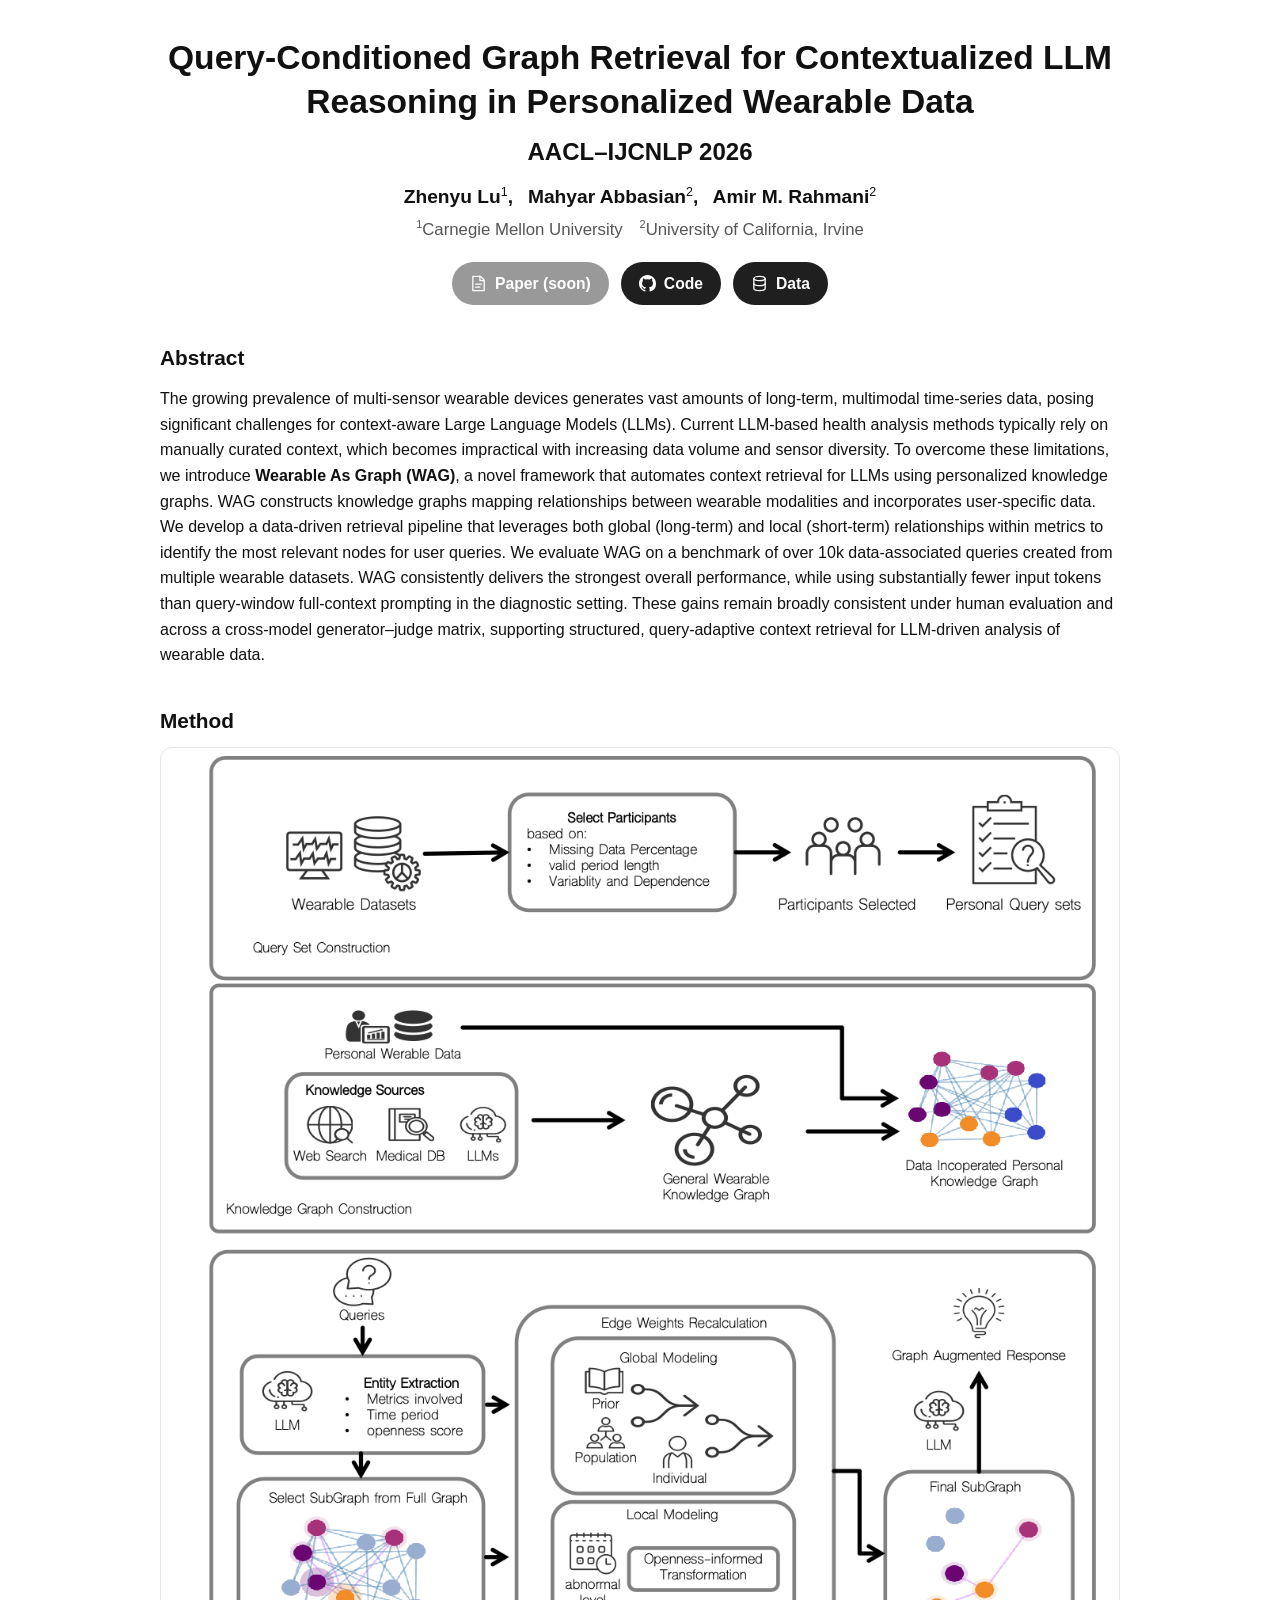
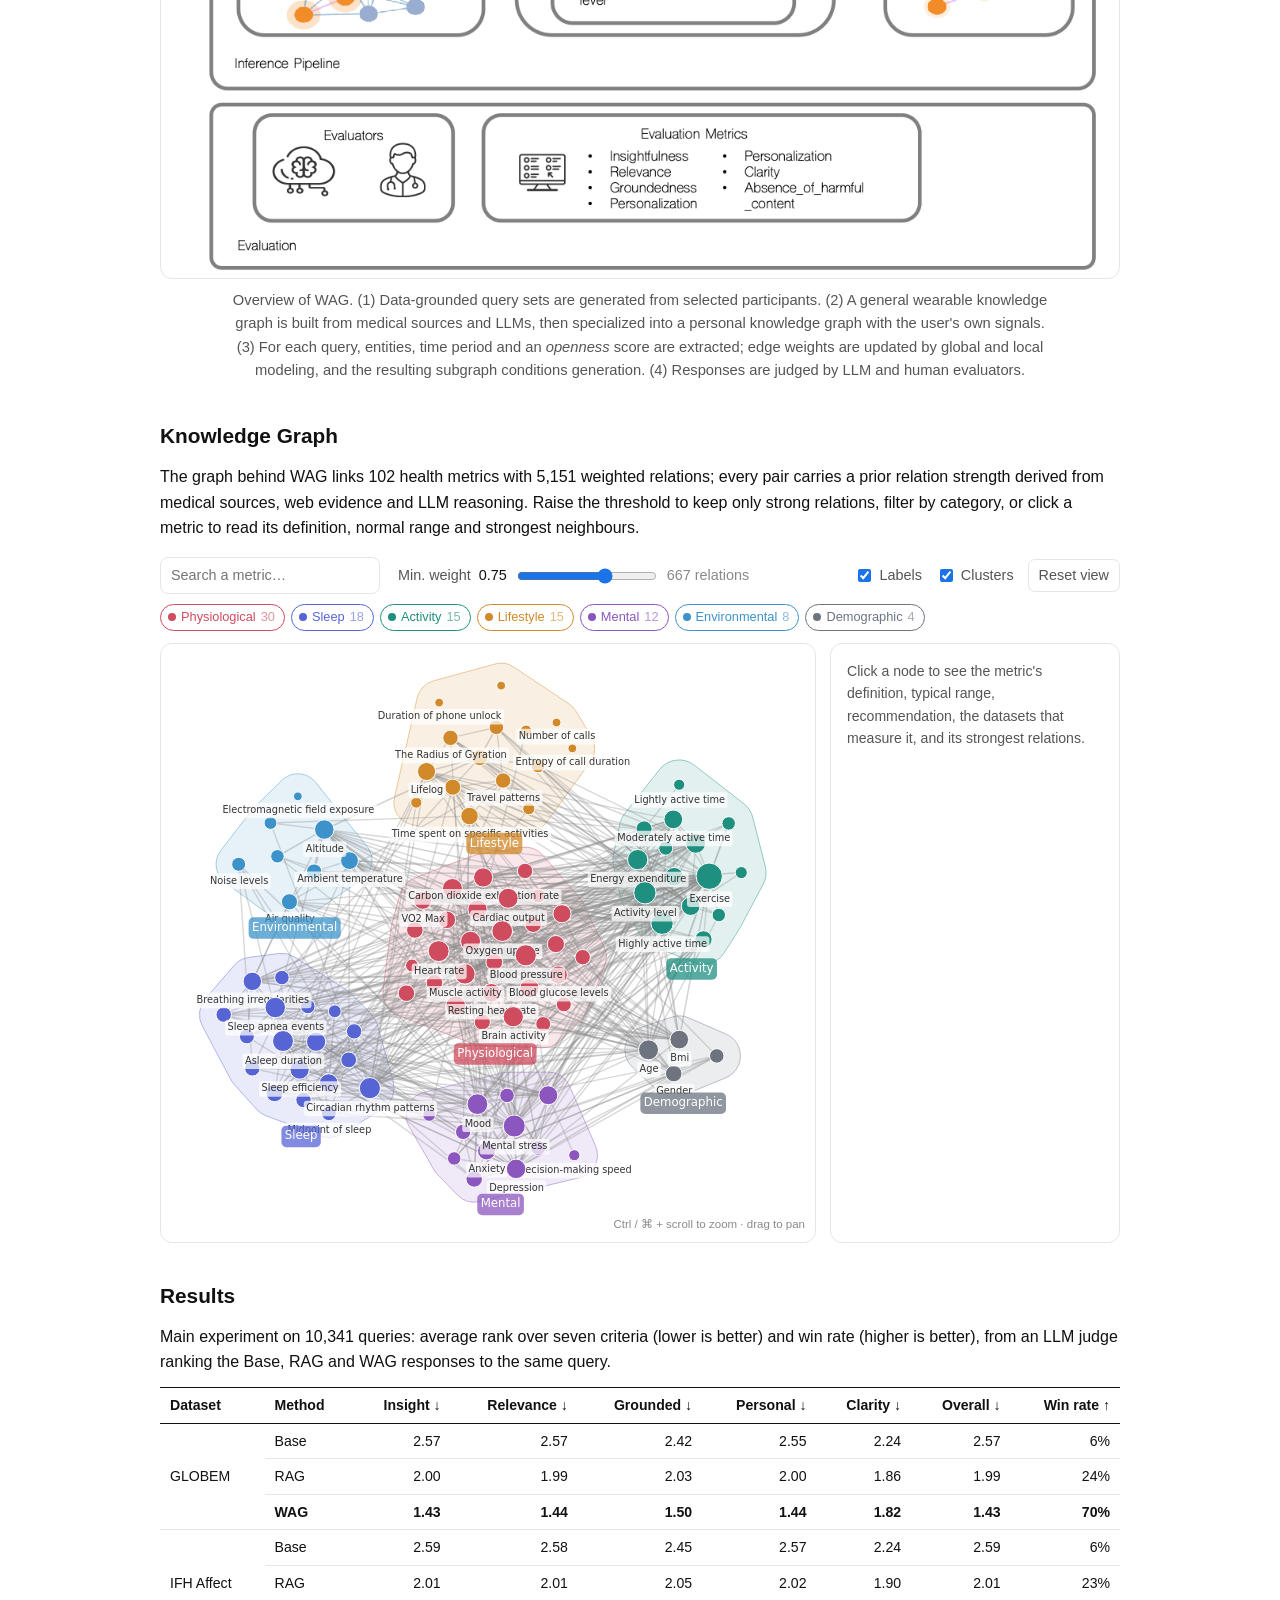
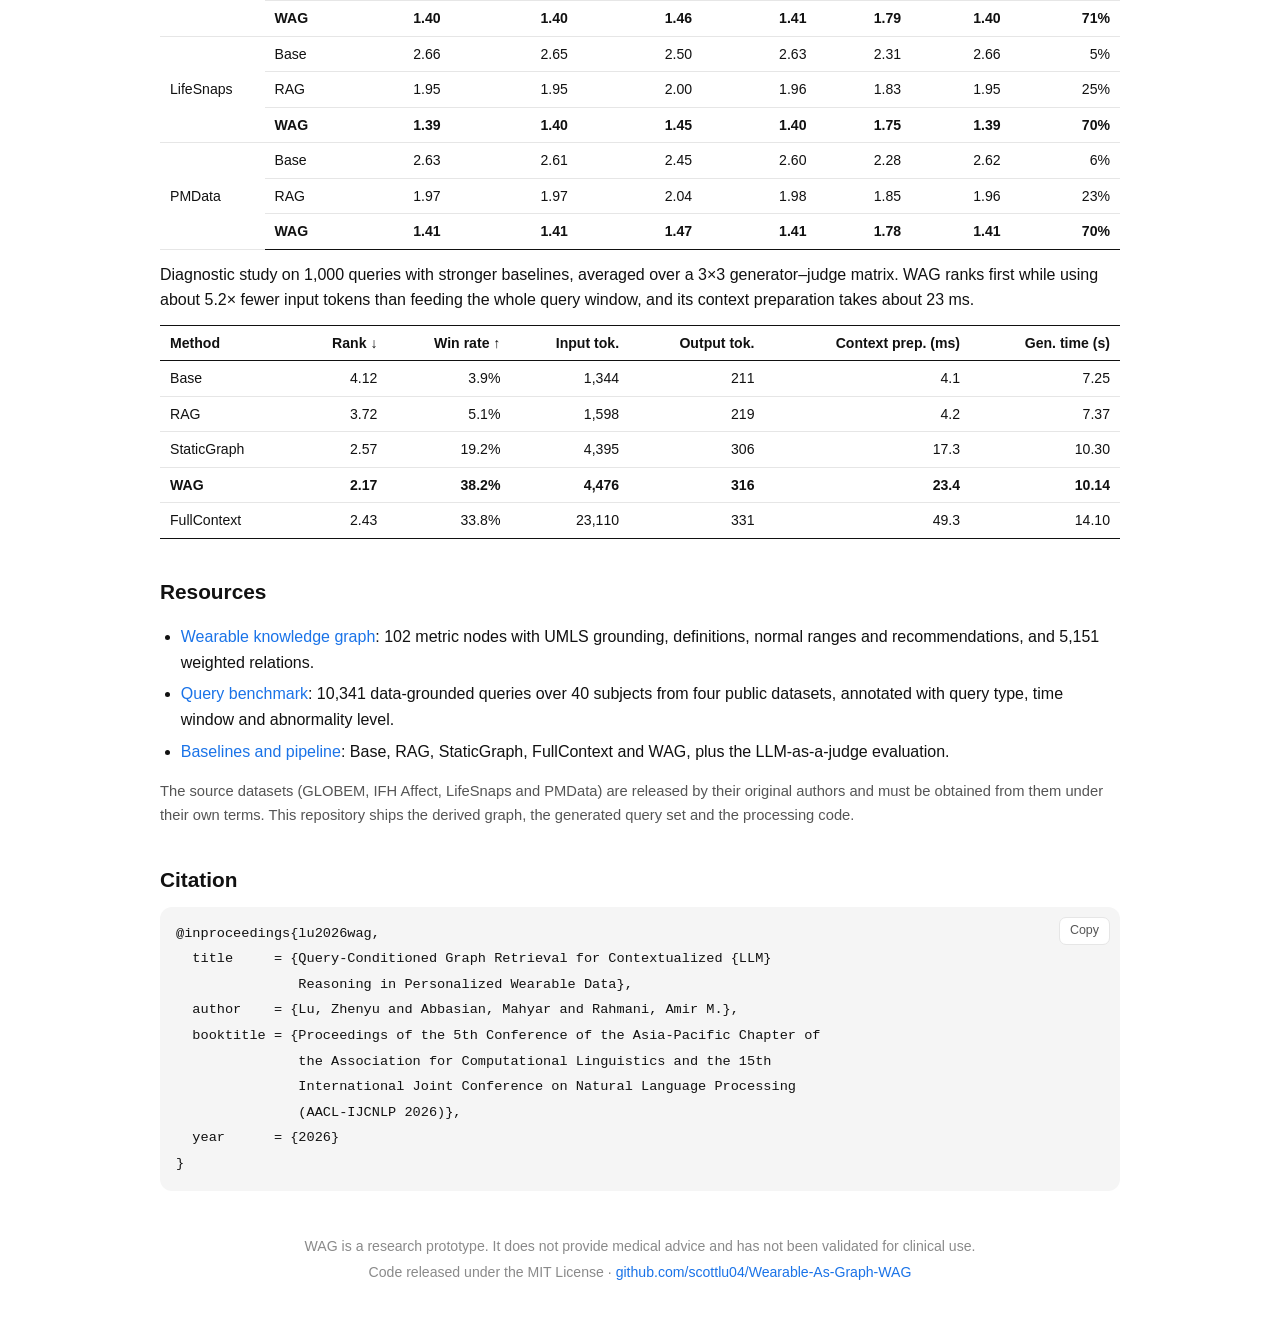
==== docs/index.html @ aeba7fcf "Restyle the project page as a plain single-column paper page Centered title, venue and authors with " ====
<!DOCTYPE html>
<html lang="en">
<head>
<meta charset="utf-8">
<meta name="viewport" content="width=device-width, initial-scale=1">
<title>WAG: Query-Conditioned Graph Retrieval for Contextualized LLM Reasoning in Personalized Wearable Data</title>
<meta name="description" content="WAG (Wearable As Graph) builds a personalized wearable knowledge graph and retrieves a query-conditioned subgraph as context for LLM reasoning over longitudinal health data. AACL-IJCNLP 2026.">
<meta property="og:title" content="WAG — Wearable As Graph">
<meta property="og:description" content="Query-Conditioned Graph Retrieval for Contextualized LLM Reasoning in Personalized Wearable Data. AACL-IJCNLP 2026.">
<meta property="og:type" content="website">
<meta property="og:image" content="assets/framework.png">
<link rel="icon" href="data:image/svg+xml,<svg xmlns='http://www.w3.org/2000/svg' viewBox='0 0 32 32'><circle cx='8' cy='9' r='4' fill='%23d1495b'/><circle cx='24' cy='13' r='3' fill='%232a9d8f'/><circle cx='14' cy='24' r='3.5' fill='%235b6cd8'/><g stroke='%23888' stroke-width='1.5'><line x1='8' y1='9' x2='24' y2='13'/><line x1='8' y1='9' x2='14' y2='24'/><line x1='24' y1='13' x2='14' y2='24'/></g></svg>">
<link rel="stylesheet" href="style.css">
</head>
<body>
<div class="container">

<header class="hero">
  <h1>Query-Conditioned Graph Retrieval for Contextualized LLM Reasoning in Personalized Wearable Data</h1>
  <p class="venue">AACL&ndash;IJCNLP 2026</p>
  <p class="authors">
    <a href="https://github.com/scottlu04">Zhenyu Lu</a><sup>1</sup>,&ensp;
    <span>Mahyar Abbasian</span><sup>2</sup>,&ensp;
    <span>Amir M. Rahmani</span><sup>2</sup>
  </p>
  <p class="affil"><sup>1</sup>Carnegie Mellon University&emsp;<sup>2</sup>University of California, Irvine</p>

  <nav class="linkrow" aria-label="Project links">
    <!-- Turn this span into <a class="pill" href="…"> once the arXiv / ACL Anthology link exists. -->
    <span class="pill disabled" title="Link coming soon">
      <svg viewBox="0 0 24 24" aria-hidden="true"><path d="M6 2h9l5 5v15H4V2z"/><path d="M14 2v6h6M8 13h8M8 17h6"/></svg>
      Paper (soon)
    </span>
    <a class="pill" href="https://github.com/scottlu04/Wearable-As-Graph-WAG">
      <svg viewBox="0 0 16 16" aria-hidden="true" class="solid"><path d="M8 0C3.58 0 0 3.58 0 8c0 3.54 2.29 6.53 5.47 7.59.4.07.55-.17.55-.38v-1.34c-2.23.48-2.7-1.07-2.7-1.07-.36-.92-.89-1.17-.89-1.17-.73-.5.06-.49.06-.49.8.06 1.23.83 1.23.83.72 1.22 1.87.87 2.33.66.07-.52.28-.87.51-1.07-1.78-.2-3.64-.89-3.64-3.95 0-.87.31-1.59.82-2.15-.08-.2-.36-1.02.08-2.12 0 0 .67-.21 2.2.82a7.6 7.6 0 0 1 4 0c1.53-1.04 2.2-.82 2.2-.82.44 1.1.16 1.92.08 2.12.51.56.82 1.27.82 2.15 0 3.07-1.87 3.75-3.65 3.95.29.25.54.73.54 1.48v2.2c0 .21.15.46.55.38A8 8 0 0 0 16 8c0-4.42-3.58-8-8-8Z"/></svg>
      Code
    </a>
    <a class="pill" href="https://github.com/scottlu04/Wearable-As-Graph-WAG/tree/main/resources">
      <svg viewBox="0 0 24 24" aria-hidden="true"><ellipse cx="12" cy="5" rx="8" ry="3"/><path d="M4 5v14c0 1.7 3.6 3 8 3s8-1.3 8-3V5"/><path d="M4 12c0 1.7 3.6 3 8 3s8-1.3 8-3"/></svg>
      Data
    </a>
  </nav>
</header>

<section>
  <h2>Abstract</h2>
  <p>
    The growing prevalence of multi-sensor wearable devices generates vast amounts of long-term,
    multimodal time-series data, posing significant challenges for context-aware Large Language
    Models (LLMs). Current LLM-based health analysis methods typically rely on manually curated
    context, which becomes impractical with increasing data volume and sensor diversity. To
    overcome these limitations, we introduce <b>Wearable As Graph (WAG)</b>, a novel
    framework that automates context retrieval for LLMs using personalized knowledge graphs. WAG
    constructs knowledge graphs mapping relationships between wearable modalities and incorporates
    user-specific data. We develop a data-driven retrieval pipeline that leverages both global
    (long-term) and local (short-term) relationships within metrics to identify the most relevant
    nodes for user queries. We evaluate WAG on a benchmark of over 10k data-associated queries
    created from multiple wearable datasets. WAG consistently delivers the strongest overall
    performance, while using substantially fewer input tokens than query-window full-context
    prompting in the diagnostic setting. These gains remain broadly consistent under human
    evaluation and across a cross-model generator&ndash;judge matrix, supporting structured,
    query-adaptive context retrieval for LLM-driven analysis of wearable data.
  </p>
</section>

<section>
  <h2>Method</h2>
  <img class="figure" src="assets/framework.png" alt="Overview of the WAG framework: query set construction, knowledge graph construction, query-conditioned retrieval and augmented generation, and evaluation.">
  <p class="caption">
    Overview of WAG. (1) Data-grounded query sets are generated from selected participants.
    (2) A general wearable knowledge graph is built from medical sources and LLMs, then specialized
    into a personal knowledge graph with the user's own signals. (3) For each query, entities, time
    period and an <i>openness</i> score are extracted; edge weights are updated by global and local
    modeling, and the resulting subgraph conditions generation. (4) Responses are judged by LLM and
    human evaluators.
  </p>
</section>

<section>
  <h2>Knowledge Graph</h2>
  <p>
    The graph behind WAG links 102 health metrics with 5,151 weighted relations; every pair carries a
    prior relation strength derived from medical sources, web evidence and LLM reasoning. Raise the
    threshold to keep only strong relations, filter by category, or click a metric to read its
    definition, normal range and strongest neighbours.
  </p>

  <div class="toolbar">
    <input id="search" type="search" placeholder="Search a metric…" autocomplete="off" aria-label="Search a metric">
    <label class="range" for="threshold">
      Min. weight <output id="threshold-val">0.75</output>
      <input id="threshold" type="range" min="0.3" max="1" step="0.01" value="0.75">
      <span class="hint"><span id="edge-count">–</span> relations</span>
    </label>
    <span class="toggles">
      <label class="check"><input type="checkbox" id="labels" checked> Labels</label>
      <label class="check"><input type="checkbox" id="hulls" checked> Clusters</label>
      <button id="reset" class="mini">Reset view</button>
    </span>
  </div>
  <div id="type-filters" class="chips" aria-label="Categories"></div>

  <div class="explorer">
    <div class="canvas-wrap">
      <svg id="graph" role="img" viewBox="0 0 590 620" aria-label="Wearable knowledge graph: 102 health metrics linked by weighted relations">
<!-- generated by docs/build.py; app.js replaces this with the interactive graph -->
<g id="static-graph">
<g class="links" stroke="#7a7f88">
<line x1="250.1" y1="329.3" x2="267.6" y2="385.2" stroke-width="1" stroke-opacity="0.31"/>
<line x1="250.1" y1="329.3" x2="339.3" y2="333.6" stroke-width="1" stroke-opacity="0.27"/>
<line x1="250.1" y1="329.3" x2="321.3" y2="275.2" stroke-width="1" stroke-opacity="0.31"/>
<line x1="250.1" y1="329.3" x2="315.2" y2="308.8" stroke-width="1" stroke-opacity="0.27"/>
<line x1="250.1" y1="329.3" x2="282.8" y2="319.2" stroke-width="1" stroke-opacity="0.31"/>
<line x1="250.1" y1="329.3" x2="277.0" y2="352.6" stroke-width="1" stroke-opacity="0.27"/>
<line x1="250.1" y1="329.3" x2="258.5" y2="297.3" stroke-width="1" stroke-opacity="0.27"/>
<line x1="250.1" y1="329.3" x2="289.9" y2="286.6" stroke-width="1" stroke-opacity="0.27"/>
<line x1="250.1" y1="329.3" x2="137.5" y2="464.5" stroke-width="1" stroke-opacity="0.27"/>
<line x1="250.1" y1="329.3" x2="59.3" y2="360.3" stroke-width="1" stroke-opacity="0.27"/>
<line x1="250.1" y1="329.3" x2="179.7" y2="469.6" stroke-width="1" stroke-opacity="0.27"/>
<line x1="250.1" y1="329.3" x2="513.3" y2="219.0" stroke-width="1" stroke-opacity="0.27"/>
<line x1="250.1" y1="329.3" x2="453.9" y2="235.6" stroke-width="1" stroke-opacity="0.31"/>
<line x1="250.1" y1="329.3" x2="461.3" y2="269.6" stroke-width="1" stroke-opacity="0.27"/>
<line x1="250.1" y1="329.3" x2="327.5" y2="508.4" stroke-width="1" stroke-opacity="0.27"/>
<line x1="250.1" y1="329.3" x2="97.3" y2="278.8" stroke-width="1" stroke-opacity="0.27"/>
<line x1="250.1" y1="329.3" x2="133.0" y2="204.8" stroke-width="1" stroke-opacity="0.31"/>
<line x1="250.1" y1="329.3" x2="281.7" y2="191.0" stroke-width="1" stroke-opacity="0.27"/>
<line x1="267.6" y1="385.2" x2="339.3" y2="333.6" stroke-width="1" stroke-opacity="0.27"/>
<line x1="267.6" y1="385.2" x2="264.2" y2="265.2" stroke-width="1" stroke-opacity="0.27"/>
<line x1="267.6" y1="385.2" x2="315.2" y2="308.8" stroke-width="1" stroke-opacity="0.27"/>
<line x1="267.6" y1="385.2" x2="282.8" y2="319.2" stroke-width="1" stroke-opacity="0.31"/>
<line x1="267.6" y1="385.2" x2="326.5" y2="396.5" stroke-width="1" stroke-opacity="0.27"/>
<line x1="267.6" y1="385.2" x2="137.5" y2="464.5" stroke-width="1" stroke-opacity="0.27"/>
<line x1="267.6" y1="385.2" x2="107.7" y2="450.6" stroke-width="1" stroke-opacity="0.27"/>
<line x1="267.6" y1="385.2" x2="59.3" y2="360.3" stroke-width="1" stroke-opacity="0.31"/>
<line x1="267.6" y1="385.2" x2="30.0" y2="394.3" stroke-width="1" stroke-opacity="0.27"/>
<line x1="267.6" y1="385.2" x2="327.5" y2="508.4" stroke-width="1" stroke-opacity="0.31"/>
<line x1="267.6" y1="385.2" x2="352.1" y2="530.8" stroke-width="1" stroke-opacity="0.27"/>
<line x1="267.6" y1="385.2" x2="289.8" y2="486.0" stroke-width="1" stroke-opacity="0.27"/>
<line x1="339.3" y1="333.6" x2="321.3" y2="275.2" stroke-width="1" stroke-opacity="0.31"/>
<line x1="339.3" y1="333.6" x2="376.4" y2="291.0" stroke-width="1" stroke-opacity="0.27"/>
<line x1="339.3" y1="333.6" x2="372.6" y2="353.7" stroke-width="1" stroke-opacity="0.27"/>
<line x1="339.3" y1="333.6" x2="326.5" y2="396.5" stroke-width="1" stroke-opacity="0.27"/>
<line x1="339.3" y1="333.6" x2="378.3" y2="383.8" stroke-width="1" stroke-opacity="0.27"/>
<line x1="339.3" y1="333.6" x2="82.8" y2="387.1" stroke-width="1" stroke-opacity="0.31"/>
<line x1="339.3" y1="333.6" x2="53.7" y2="416.6" stroke-width="1" stroke-opacity="0.27"/>
<line x1="339.3" y1="333.6" x2="30.0" y2="394.3" stroke-width="1" stroke-opacity="0.27"/>
<line x1="339.3" y1="333.6" x2="179.7" y2="469.6" stroke-width="1" stroke-opacity="0.31"/>
<line x1="339.3" y1="333.6" x2="513.3" y2="219.0" stroke-width="1" stroke-opacity="0.27"/>
<line x1="339.3" y1="333.6" x2="461.3" y2="269.6" stroke-width="1" stroke-opacity="0.27"/>
<line x1="339.3" y1="333.6" x2="327.5" y2="508.4" stroke-width="1" stroke-opacity="0.27"/>
<line x1="339.3" y1="333.6" x2="362.4" y2="476.9" stroke-width="1" stroke-opacity="0.27"/>
<line x1="339.3" y1="333.6" x2="158.8" y2="236.6" stroke-width="1" stroke-opacity="0.27"/>
<line x1="339.3" y1="333.6" x2="264.5" y2="161.4" stroke-width="1" stroke-opacity="0.27"/>
<line x1="245.8" y1="361.7" x2="315.2" y2="308.8" stroke-width="1" stroke-opacity="0.27"/>
<line x1="245.8" y1="361.7" x2="258.5" y2="297.3" stroke-width="1" stroke-opacity="0.27"/>
<line x1="245.8" y1="361.7" x2="326.5" y2="396.5" stroke-width="1" stroke-opacity="0.27"/>
<line x1="245.8" y1="361.7" x2="82.8" y2="387.1" stroke-width="1" stroke-opacity="0.31"/>
<line x1="245.8" y1="361.7" x2="107.7" y2="450.6" stroke-width="1" stroke-opacity="0.27"/>
<line x1="245.8" y1="361.7" x2="59.3" y2="360.3" stroke-width="1" stroke-opacity="0.27"/>
<line x1="245.8" y1="361.7" x2="461.3" y2="269.6" stroke-width="1" stroke-opacity="0.27"/>
<line x1="245.8" y1="361.7" x2="85.0" y2="232.2" stroke-width="1" stroke-opacity="0.27"/>
<line x1="245.8" y1="361.7" x2="133.0" y2="204.8" stroke-width="1" stroke-opacity="0.31"/>
<line x1="357.2" y1="404.0" x2="372.6" y2="353.7" stroke-width="1" stroke-opacity="0.27"/>
<line x1="357.2" y1="404.0" x2="82.8" y2="387.1" stroke-width="1" stroke-opacity="0.27"/>
<line x1="357.2" y1="404.0" x2="327.5" y2="508.4" stroke-width="1" stroke-opacity="0.27"/>
<line x1="321.3" y1="275.2" x2="376.4" y2="291.0" stroke-width="1" stroke-opacity="0.31"/>
<line x1="321.3" y1="275.2" x2="315.2" y2="308.8" stroke-width="1" stroke-opacity="0.31"/>
<line x1="321.3" y1="275.2" x2="295.7" y2="253.9" stroke-width="1" stroke-opacity="0.27"/>
<line x1="321.3" y1="275.2" x2="277.0" y2="352.6" stroke-width="1" stroke-opacity="0.27"/>
<line x1="321.3" y1="275.2" x2="82.8" y2="387.1" stroke-width="1" stroke-opacity="0.27"/>
<line x1="321.3" y1="275.2" x2="179.7" y2="469.6" stroke-width="1" stroke-opacity="0.27"/>
<line x1="321.3" y1="275.2" x2="491.2" y2="253.2" stroke-width="1" stroke-opacity="0.31"/>
<line x1="321.3" y1="275.2" x2="508.2" y2="283.2" stroke-width="1" stroke-opacity="0.31"/>
<line x1="321.3" y1="275.2" x2="513.3" y2="219.0" stroke-width="1" stroke-opacity="0.31"/>
<line x1="321.3" y1="275.2" x2="453.9" y2="235.6" stroke-width="1" stroke-opacity="0.27"/>
<line x1="321.3" y1="275.2" x2="461.3" y2="269.6" stroke-width="1" stroke-opacity="0.31"/>
<line x1="321.3" y1="275.2" x2="327.5" y2="508.4" stroke-width="1" stroke-opacity="0.27"/>
<line x1="321.3" y1="275.2" x2="133.0" y2="204.8" stroke-width="1" stroke-opacity="0.27"/>
<line x1="376.4" y1="291.0" x2="315.2" y2="308.8" stroke-width="1" stroke-opacity="0.27"/>
<line x1="376.4" y1="291.0" x2="277.0" y2="352.6" stroke-width="1" stroke-opacity="0.27"/>
<line x1="376.4" y1="291.0" x2="289.9" y2="286.6" stroke-width="1" stroke-opacity="0.27"/>
<line x1="376.4" y1="291.0" x2="397.6" y2="335.5" stroke-width="1" stroke-opacity="0.31"/>
<line x1="376.4" y1="291.0" x2="343.1" y2="367.3" stroke-width="1" stroke-opacity="0.27"/>
<line x1="376.4" y1="291.0" x2="82.8" y2="387.1" stroke-width="1" stroke-opacity="0.27"/>
<line x1="376.4" y1="291.0" x2="179.7" y2="469.6" stroke-width="1" stroke-opacity="0.27"/>
<line x1="376.4" y1="291.0" x2="513.3" y2="219.0" stroke-width="1" stroke-opacity="0.27"/>
<line x1="376.4" y1="291.0" x2="461.3" y2="269.6" stroke-width="1" stroke-opacity="0.27"/>
<line x1="376.4" y1="291.0" x2="158.8" y2="236.6" stroke-width="1" stroke-opacity="0.27"/>
<line x1="264.2" y1="265.2" x2="315.2" y2="308.8" stroke-width="1" stroke-opacity="0.31"/>
<line x1="264.2" y1="265.2" x2="295.7" y2="253.9" stroke-width="1" stroke-opacity="0.27"/>
<line x1="264.2" y1="265.2" x2="282.8" y2="319.2" stroke-width="1" stroke-opacity="0.27"/>
<line x1="264.2" y1="265.2" x2="137.5" y2="464.5" stroke-width="1" stroke-opacity="0.27"/>
<line x1="264.2" y1="265.2" x2="82.8" y2="387.1" stroke-width="1" stroke-opacity="0.31"/>
<line x1="264.2" y1="265.2" x2="59.3" y2="360.3" stroke-width="1" stroke-opacity="0.27"/>
<line x1="264.2" y1="265.2" x2="491.2" y2="253.2" stroke-width="1" stroke-opacity="0.27"/>
<line x1="264.2" y1="265.2" x2="508.2" y2="283.2" stroke-width="1" stroke-opacity="0.27"/>
<line x1="264.2" y1="265.2" x2="513.3" y2="219.0" stroke-width="1" stroke-opacity="0.27"/>
<line x1="264.2" y1="265.2" x2="461.3" y2="269.6" stroke-width="1" stroke-opacity="0.31"/>
<line x1="264.2" y1="265.2" x2="327.5" y2="508.4" stroke-width="1" stroke-opacity="0.27"/>
<line x1="264.2" y1="265.2" x2="289.8" y2="486.0" stroke-width="1" stroke-opacity="0.27"/>
<line x1="264.2" y1="265.2" x2="97.3" y2="278.8" stroke-width="1" stroke-opacity="0.27"/>
<line x1="264.2" y1="265.2" x2="133.0" y2="204.8" stroke-width="1" stroke-opacity="0.31"/>
<line x1="315.2" y1="308.8" x2="295.7" y2="253.9" stroke-width="1" stroke-opacity="0.31"/>
<line x1="315.2" y1="308.8" x2="370.2" y2="322.1" stroke-width="1" stroke-opacity="0.27"/>
<line x1="315.2" y1="308.8" x2="282.8" y2="319.2" stroke-width="1" stroke-opacity="0.27"/>
<line x1="315.2" y1="308.8" x2="277.0" y2="352.6" stroke-width="1" stroke-opacity="0.31"/>
<line x1="315.2" y1="308.8" x2="258.5" y2="297.3" stroke-width="1" stroke-opacity="0.27"/>
<line x1="315.2" y1="308.8" x2="326.5" y2="396.5" stroke-width="1" stroke-opacity="0.27"/>
<line x1="315.2" y1="308.8" x2="491.2" y2="253.2" stroke-width="1" stroke-opacity="0.27"/>
<line x1="315.2" y1="308.8" x2="508.2" y2="283.2" stroke-width="1" stroke-opacity="0.27"/>
<line x1="315.2" y1="308.8" x2="513.3" y2="219.0" stroke-width="1" stroke-opacity="0.31"/>
<line x1="315.2" y1="308.8" x2="453.9" y2="235.6" stroke-width="1" stroke-opacity="0.31"/>
<line x1="315.2" y1="308.8" x2="461.3" y2="269.6" stroke-width="1" stroke-opacity="0.31"/>
<line x1="315.2" y1="308.8" x2="133.0" y2="204.8" stroke-width="1" stroke-opacity="0.31"/>
<line x1="315.2" y1="308.8" x2="281.7" y2="191.0" stroke-width="1" stroke-opacity="0.27"/>
<line x1="295.7" y1="253.9" x2="370.2" y2="322.1" stroke-width="1" stroke-opacity="0.27"/>
<line x1="295.7" y1="253.9" x2="282.8" y2="319.2" stroke-width="1" stroke-opacity="0.31"/>
<line x1="295.7" y1="253.9" x2="277.0" y2="352.6" stroke-width="1" stroke-opacity="0.27"/>
<line x1="295.7" y1="253.9" x2="338.6" y2="247.2" stroke-width="1" stroke-opacity="0.31"/>
<line x1="295.7" y1="253.9" x2="59.3" y2="360.3" stroke-width="1" stroke-opacity="0.27"/>
<line x1="295.7" y1="253.9" x2="491.2" y2="253.2" stroke-width="1" stroke-opacity="0.27"/>
<line x1="295.7" y1="253.9" x2="513.3" y2="219.0" stroke-width="1" stroke-opacity="0.27"/>
<line x1="295.7" y1="253.9" x2="453.9" y2="235.6" stroke-width="1" stroke-opacity="0.31"/>
<line x1="295.7" y1="253.9" x2="461.3" y2="269.6" stroke-width="1" stroke-opacity="0.31"/>
<line x1="295.7" y1="253.9" x2="327.5" y2="508.4" stroke-width="1" stroke-opacity="0.27"/>
<line x1="295.7" y1="253.9" x2="133.0" y2="204.8" stroke-width="1" stroke-opacity="0.27"/>
<line x1="370.2" y1="322.1" x2="282.8" y2="319.2" stroke-width="1" stroke-opacity="0.31"/>
<line x1="370.2" y1="322.1" x2="277.0" y2="352.6" stroke-width="1" stroke-opacity="0.27"/>
<line x1="370.2" y1="322.1" x2="137.5" y2="464.5" stroke-width="1" stroke-opacity="0.27"/>
<line x1="370.2" y1="322.1" x2="82.8" y2="387.1" stroke-width="1" stroke-opacity="0.31"/>
<line x1="370.2" y1="322.1" x2="53.7" y2="416.6" stroke-width="1" stroke-opacity="0.27"/>
<line x1="370.2" y1="322.1" x2="59.3" y2="360.3" stroke-width="1" stroke-opacity="0.27"/>
<line x1="370.2" y1="322.1" x2="85.0" y2="232.2" stroke-width="1" stroke-opacity="0.27"/>
<line x1="370.2" y1="322.1" x2="97.3" y2="278.8" stroke-width="1" stroke-opacity="0.27"/>
<line x1="370.2" y1="322.1" x2="133.0" y2="204.8" stroke-width="1" stroke-opacity="0.31"/>
<line x1="282.8" y1="319.2" x2="326.5" y2="396.5" stroke-width="1" stroke-opacity="0.27"/>
<line x1="282.8" y1="319.2" x2="137.5" y2="464.5" stroke-width="1" stroke-opacity="0.27"/>
<line x1="282.8" y1="319.2" x2="82.8" y2="387.1" stroke-width="1" stroke-opacity="0.31"/>
<line x1="282.8" y1="319.2" x2="53.7" y2="416.6" stroke-width="1" stroke-opacity="0.27"/>
<line x1="282.8" y1="319.2" x2="59.3" y2="360.3" stroke-width="1" stroke-opacity="0.31"/>
<line x1="282.8" y1="319.2" x2="327.5" y2="508.4" stroke-width="1" stroke-opacity="0.27"/>
<line x1="282.8" y1="319.2" x2="289.8" y2="486.0" stroke-width="1" stroke-opacity="0.27"/>
<line x1="282.8" y1="319.2" x2="97.3" y2="278.8" stroke-width="1" stroke-opacity="0.27"/>
<line x1="282.8" y1="319.2" x2="133.0" y2="204.8" stroke-width="1" stroke-opacity="0.31"/>
<line x1="277.0" y1="352.6" x2="372.6" y2="353.7" stroke-width="1" stroke-opacity="0.27"/>
<line x1="277.0" y1="352.6" x2="258.5" y2="297.3" stroke-width="1" stroke-opacity="0.31"/>
<line x1="277.0" y1="352.6" x2="289.9" y2="286.6" stroke-width="1" stroke-opacity="0.27"/>
<line x1="277.0" y1="352.6" x2="343.1" y2="367.3" stroke-width="1" stroke-opacity="0.27"/>
<line x1="277.0" y1="352.6" x2="59.3" y2="360.3" stroke-width="1" stroke-opacity="0.27"/>
<line x1="277.0" y1="352.6" x2="179.7" y2="469.6" stroke-width="1" stroke-opacity="0.27"/>
<line x1="277.0" y1="352.6" x2="491.2" y2="253.2" stroke-width="1" stroke-opacity="0.31"/>
<line x1="277.0" y1="352.6" x2="508.2" y2="283.2" stroke-width="1" stroke-opacity="0.31"/>
<line x1="277.0" y1="352.6" x2="513.3" y2="219.0" stroke-width="1" stroke-opacity="0.31"/>
<line x1="277.0" y1="352.6" x2="453.9" y2="235.6" stroke-width="1" stroke-opacity="0.31"/>
<line x1="277.0" y1="352.6" x2="461.3" y2="269.6" stroke-width="1" stroke-opacity="0.31"/>
<line x1="277.0" y1="352.6" x2="482.7" y2="223.9" stroke-width="1" stroke-opacity="0.31"/>
<line x1="277.0" y1="352.6" x2="547.1" y2="198.5" stroke-width="1" stroke-opacity="0.27"/>
<line x1="277.0" y1="352.6" x2="281.7" y2="191.0" stroke-width="1" stroke-opacity="0.27"/>
<line x1="372.6" y1="353.7" x2="258.5" y2="297.3" stroke-width="1" stroke-opacity="0.27"/>
<line x1="372.6" y1="353.7" x2="326.5" y2="396.5" stroke-width="1" stroke-opacity="0.31"/>
<line x1="372.6" y1="353.7" x2="82.8" y2="387.1" stroke-width="1" stroke-opacity="0.27"/>
<line x1="372.6" y1="353.7" x2="107.7" y2="450.6" stroke-width="1" stroke-opacity="0.27"/>
<line x1="372.6" y1="353.7" x2="491.2" y2="253.2" stroke-width="1" stroke-opacity="0.27"/>
<line x1="372.6" y1="353.7" x2="513.3" y2="219.0" stroke-width="1" stroke-opacity="0.27"/>
<line x1="372.6" y1="353.7" x2="461.3" y2="269.6" stroke-width="1" stroke-opacity="0.27"/>
<line x1="372.6" y1="353.7" x2="264.5" y2="161.4" stroke-width="1" stroke-opacity="0.27"/>
<line x1="258.5" y1="297.3" x2="491.2" y2="253.2" stroke-width="1" stroke-opacity="0.27"/>
<line x1="258.5" y1="297.3" x2="508.2" y2="283.2" stroke-width="1" stroke-opacity="0.27"/>
<line x1="258.5" y1="297.3" x2="513.3" y2="219.0" stroke-width="1" stroke-opacity="0.27"/>
<line x1="258.5" y1="297.3" x2="453.9" y2="235.6" stroke-width="1" stroke-opacity="0.31"/>
<line x1="258.5" y1="297.3" x2="461.3" y2="269.6" stroke-width="1" stroke-opacity="0.31"/>
<line x1="258.5" y1="297.3" x2="482.7" y2="223.9" stroke-width="1" stroke-opacity="0.27"/>
<line x1="338.6" y1="247.2" x2="289.9" y2="286.6" stroke-width="1" stroke-opacity="0.31"/>
<line x1="338.6" y1="247.2" x2="179.7" y2="469.6" stroke-width="1" stroke-opacity="0.27"/>
<line x1="338.6" y1="247.2" x2="453.9" y2="235.6" stroke-width="1" stroke-opacity="0.31"/>
<line x1="338.6" y1="247.2" x2="158.8" y2="236.6" stroke-width="1" stroke-opacity="0.27"/>
<line x1="338.6" y1="247.2" x2="133.0" y2="204.8" stroke-width="1" stroke-opacity="0.31"/>
<line x1="289.9" y1="286.6" x2="326.5" y2="396.5" stroke-width="1" stroke-opacity="0.27"/>
<line x1="289.9" y1="286.6" x2="343.1" y2="367.3" stroke-width="1" stroke-opacity="0.31"/>
<line x1="289.9" y1="286.6" x2="294.8" y2="401.9" stroke-width="1" stroke-opacity="0.27"/>
<line x1="289.9" y1="286.6" x2="179.7" y2="469.6" stroke-width="1" stroke-opacity="0.31"/>
<line x1="289.9" y1="286.6" x2="453.9" y2="235.6" stroke-width="1" stroke-opacity="0.27"/>
<line x1="289.9" y1="286.6" x2="461.3" y2="269.6" stroke-width="1" stroke-opacity="0.27"/>
<line x1="289.9" y1="286.6" x2="158.8" y2="236.6" stroke-width="1" stroke-opacity="0.27"/>
<line x1="289.9" y1="286.6" x2="122.6" y2="247.9" stroke-width="1" stroke-opacity="0.27"/>
<line x1="326.5" y1="396.5" x2="378.3" y2="383.8" stroke-width="1" stroke-opacity="0.27"/>
<line x1="326.5" y1="396.5" x2="137.5" y2="464.5" stroke-width="1" stroke-opacity="0.31"/>
<line x1="326.5" y1="396.5" x2="82.8" y2="387.1" stroke-width="1" stroke-opacity="0.27"/>
<line x1="326.5" y1="396.5" x2="107.7" y2="450.6" stroke-width="1" stroke-opacity="0.27"/>
<line x1="326.5" y1="396.5" x2="179.7" y2="469.6" stroke-width="1" stroke-opacity="0.27"/>
<line x1="326.5" y1="396.5" x2="453.9" y2="235.6" stroke-width="1" stroke-opacity="0.27"/>
<line x1="326.5" y1="396.5" x2="327.5" y2="508.4" stroke-width="1" stroke-opacity="0.27"/>
<line x1="326.5" y1="396.5" x2="352.1" y2="530.8" stroke-width="1" stroke-opacity="0.31"/>
<line x1="326.5" y1="396.5" x2="320.1" y2="477.1" stroke-width="1" stroke-opacity="0.27"/>
<line x1="326.5" y1="396.5" x2="362.4" y2="476.9" stroke-width="1" stroke-opacity="0.29"/>
<line x1="326.5" y1="396.5" x2="389.0" y2="538.3" stroke-width="1" stroke-opacity="0.25"/>
<line x1="397.6" y1="335.5" x2="343.1" y2="367.3" stroke-width="1" stroke-opacity="0.27"/>
<line x1="397.6" y1="335.5" x2="107.7" y2="450.6" stroke-width="1" stroke-opacity="0.27"/>
<line x1="397.6" y1="335.5" x2="179.7" y2="469.6" stroke-width="1" stroke-opacity="0.27"/>
<line x1="397.6" y1="335.5" x2="158.8" y2="236.6" stroke-width="1" stroke-opacity="0.31"/>
<line x1="343.1" y1="367.3" x2="378.3" y2="383.8" stroke-width="1" stroke-opacity="0.31"/>
<line x1="343.1" y1="367.3" x2="352.3" y2="272.8" stroke-width="1" stroke-opacity="0.27"/>
<line x1="343.1" y1="367.3" x2="294.8" y2="401.9" stroke-width="1" stroke-opacity="0.31"/>
<line x1="343.1" y1="367.3" x2="222.8" y2="344.0" stroke-width="1" stroke-opacity="0.27"/>
<line x1="343.1" y1="367.3" x2="491.2" y2="253.2" stroke-width="1" stroke-opacity="0.27"/>
<line x1="343.1" y1="367.3" x2="508.2" y2="283.2" stroke-width="1" stroke-opacity="0.27"/>
<line x1="343.1" y1="367.3" x2="513.3" y2="219.0" stroke-width="1" stroke-opacity="0.27"/>
<line x1="343.1" y1="367.3" x2="453.9" y2="235.6" stroke-width="1" stroke-opacity="0.31"/>
<line x1="343.1" y1="367.3" x2="461.3" y2="269.6" stroke-width="1" stroke-opacity="0.27"/>
<line x1="343.1" y1="367.3" x2="158.8" y2="236.6" stroke-width="1" stroke-opacity="0.31"/>
<line x1="343.1" y1="367.3" x2="122.6" y2="247.9" stroke-width="1" stroke-opacity="0.27"/>
<line x1="343.1" y1="367.3" x2="281.7" y2="191.0" stroke-width="1" stroke-opacity="0.27"/>
<line x1="378.3" y1="383.8" x2="294.8" y2="401.9" stroke-width="1" stroke-opacity="0.27"/>
<line x1="378.3" y1="383.8" x2="179.7" y2="469.6" stroke-width="1" stroke-opacity="0.27"/>
<line x1="352.3" y1="272.8" x2="294.8" y2="401.9" stroke-width="1" stroke-opacity="0.27"/>
<line x1="352.3" y1="272.8" x2="461.3" y2="269.6" stroke-width="1" stroke-opacity="0.27"/>
<line x1="352.3" y1="272.8" x2="281.7" y2="191.0" stroke-width="1" stroke-opacity="0.27"/>
<line x1="294.8" y1="401.9" x2="327.5" y2="508.4" stroke-width="1" stroke-opacity="0.31"/>
<line x1="222.8" y1="344.0" x2="158.8" y2="236.6" stroke-width="1" stroke-opacity="0.27"/>
<line x1="137.5" y1="464.5" x2="124.6" y2="422.1" stroke-width="1" stroke-opacity="0.27"/>
<line x1="137.5" y1="464.5" x2="179.7" y2="469.6" stroke-width="1" stroke-opacity="0.31"/>
<line x1="137.5" y1="464.5" x2="327.5" y2="508.4" stroke-width="1" stroke-opacity="0.27"/>
<line x1="137.5" y1="464.5" x2="362.4" y2="476.9" stroke-width="1" stroke-opacity="0.27"/>
<line x1="82.8" y1="387.1" x2="124.6" y2="422.1" stroke-width="1" stroke-opacity="0.27"/>
<line x1="82.8" y1="387.1" x2="116.1" y2="386.0" stroke-width="1" stroke-opacity="0.31"/>
<line x1="82.8" y1="387.1" x2="107.7" y2="450.6" stroke-width="1" stroke-opacity="0.27"/>
<line x1="82.8" y1="387.1" x2="53.7" y2="416.6" stroke-width="1" stroke-opacity="0.31"/>
<line x1="82.8" y1="387.1" x2="59.3" y2="360.3" stroke-width="1" stroke-opacity="0.31"/>
<line x1="82.8" y1="387.1" x2="30.0" y2="394.3" stroke-width="1" stroke-opacity="0.27"/>
<line x1="339.3" y1="333.6" x2="357.2" y2="404.0" stroke-width="1" stroke-opacity="0.27"/>
<line x1="82.8" y1="387.1" x2="275.2" y2="514.4" stroke-width="1" stroke-opacity="0.27"/>
<line x1="82.8" y1="387.1" x2="362.4" y2="476.9" stroke-width="1" stroke-opacity="0.27"/>
<line x1="82.8" y1="387.1" x2="289.8" y2="486.0" stroke-width="1" stroke-opacity="0.27"/>
<line x1="82.8" y1="387.1" x2="133.0" y2="204.8" stroke-width="1" stroke-opacity="0.27"/>
<line x1="124.6" y1="422.1" x2="59.3" y2="449.4" stroke-width="1" stroke-opacity="0.27"/>
<line x1="124.6" y1="422.1" x2="107.7" y2="450.6" stroke-width="1" stroke-opacity="0.27"/>
<line x1="124.6" y1="422.1" x2="327.5" y2="508.4" stroke-width="1" stroke-opacity="0.27"/>
<line x1="124.6" y1="422.1" x2="275.2" y2="514.4" stroke-width="1" stroke-opacity="0.31"/>
<line x1="124.6" y1="422.1" x2="320.1" y2="477.1" stroke-width="1" stroke-opacity="0.27"/>
<line x1="124.6" y1="422.1" x2="362.4" y2="476.9" stroke-width="1" stroke-opacity="0.31"/>
<line x1="124.6" y1="422.1" x2="289.8" y2="486.0" stroke-width="1" stroke-opacity="0.27"/>
<line x1="59.3" y1="449.4" x2="107.7" y2="450.6" stroke-width="1" stroke-opacity="0.27"/>
<line x1="59.3" y1="449.4" x2="327.5" y2="508.4" stroke-width="1" stroke-opacity="0.27"/>
<line x1="59.3" y1="449.4" x2="158.8" y2="236.6" stroke-width="1" stroke-opacity="0.27"/>
<line x1="59.3" y1="449.4" x2="45.3" y2="240.4" stroke-width="1" stroke-opacity="0.27"/>
<line x1="116.1" y1="386.0" x2="107.7" y2="450.6" stroke-width="1" stroke-opacity="0.31"/>
<line x1="116.1" y1="386.0" x2="53.7" y2="416.6" stroke-width="1" stroke-opacity="0.27"/>
<line x1="107.7" y1="450.6" x2="53.7" y2="416.6" stroke-width="1" stroke-opacity="0.27"/>
<line x1="107.7" y1="450.6" x2="179.7" y2="469.6" stroke-width="1" stroke-opacity="0.27"/>
<line x1="107.7" y1="450.6" x2="327.5" y2="508.4" stroke-width="1" stroke-opacity="0.27"/>
<line x1="107.7" y1="450.6" x2="362.4" y2="476.9" stroke-width="1" stroke-opacity="0.27"/>
<line x1="107.7" y1="450.6" x2="289.8" y2="486.0" stroke-width="1" stroke-opacity="0.27"/>
<line x1="107.7" y1="450.6" x2="158.8" y2="236.6" stroke-width="1" stroke-opacity="0.27"/>
<line x1="53.7" y1="416.6" x2="59.3" y2="360.3" stroke-width="1" stroke-opacity="0.27"/>
<line x1="59.3" y1="360.3" x2="30.0" y2="394.3" stroke-width="1" stroke-opacity="0.31"/>
<line x1="59.3" y1="360.3" x2="97.3" y2="278.8" stroke-width="1" stroke-opacity="0.31"/>
<line x1="59.3" y1="360.3" x2="133.0" y2="204.8" stroke-width="1" stroke-opacity="0.27"/>
<line x1="30.0" y1="394.3" x2="362.4" y2="476.9" stroke-width="1" stroke-opacity="0.27"/>
<line x1="30.0" y1="394.3" x2="289.8" y2="486.0" stroke-width="1" stroke-opacity="0.27"/>
<line x1="179.7" y1="469.6" x2="453.9" y2="235.6" stroke-width="1" stroke-opacity="0.27"/>
<line x1="179.7" y1="469.6" x2="289.8" y2="486.0" stroke-width="1" stroke-opacity="0.27"/>
<line x1="179.7" y1="469.6" x2="77.9" y2="198.1" stroke-width="1" stroke-opacity="0.27"/>
<line x1="179.7" y1="469.6" x2="316.1" y2="154.6" stroke-width="1" stroke-opacity="0.27"/>
<line x1="179.7" y1="469.6" x2="264.5" y2="161.4" stroke-width="1" stroke-opacity="0.27"/>
<line x1="491.2" y1="253.2" x2="508.2" y2="283.2" stroke-width="1" stroke-opacity="0.31"/>
<line x1="491.2" y1="253.2" x2="461.3" y2="269.6" stroke-width="1" stroke-opacity="0.27"/>
<line x1="491.2" y1="253.2" x2="289.8" y2="486.0" stroke-width="1" stroke-opacity="0.27"/>
<line x1="508.2" y1="283.2" x2="513.3" y2="219.0" stroke-width="1" stroke-opacity="0.27"/>
<line x1="508.2" y1="283.2" x2="453.9" y2="235.6" stroke-width="1" stroke-opacity="0.31"/>
<line x1="508.2" y1="283.2" x2="461.3" y2="269.6" stroke-width="1" stroke-opacity="0.27"/>
<line x1="508.2" y1="283.2" x2="292.2" y2="131.1" stroke-width="1" stroke-opacity="0.31"/>
<line x1="508.2" y1="283.2" x2="316.1" y2="154.6" stroke-width="1" stroke-opacity="0.27"/>
<line x1="513.3" y1="219.0" x2="453.9" y2="235.6" stroke-width="1" stroke-opacity="0.31"/>
<line x1="513.3" y1="219.0" x2="461.3" y2="269.6" stroke-width="1" stroke-opacity="0.27"/>
<line x1="513.3" y1="219.0" x2="327.5" y2="508.4" stroke-width="1" stroke-opacity="0.27"/>
<line x1="513.3" y1="219.0" x2="289.8" y2="486.0" stroke-width="1" stroke-opacity="0.27"/>
<line x1="513.3" y1="219.0" x2="292.2" y2="131.1" stroke-width="1" stroke-opacity="0.27"/>
<line x1="453.9" y1="235.6" x2="461.3" y2="269.6" stroke-width="1" stroke-opacity="0.31"/>
<line x1="453.9" y1="235.6" x2="281.7" y2="191.0" stroke-width="1" stroke-opacity="0.27"/>
<line x1="461.3" y1="269.6" x2="537.0" y2="292.3" stroke-width="1" stroke-opacity="0.27"/>
<line x1="461.3" y1="269.6" x2="327.5" y2="508.4" stroke-width="1" stroke-opacity="0.31"/>
<line x1="461.3" y1="269.6" x2="362.4" y2="476.9" stroke-width="1" stroke-opacity="0.27"/>
<line x1="461.3" y1="269.6" x2="289.8" y2="486.0" stroke-width="1" stroke-opacity="0.31"/>
<line x1="461.3" y1="269.6" x2="292.2" y2="131.1" stroke-width="1" stroke-opacity="0.27"/>
<line x1="482.7" y1="223.9" x2="547.1" y2="198.5" stroke-width="1" stroke-opacity="0.27"/>
<line x1="537.0" y1="292.3" x2="264.5" y2="161.4" stroke-width="1" stroke-opacity="0.27"/>
<line x1="327.5" y1="508.4" x2="275.2" y2="514.4" stroke-width="1" stroke-opacity="0.31"/>
<line x1="327.5" y1="508.4" x2="352.1" y2="530.8" stroke-width="1" stroke-opacity="0.27"/>
<line x1="327.5" y1="508.4" x2="362.4" y2="476.9" stroke-width="1" stroke-opacity="0.27"/>
<line x1="327.5" y1="508.4" x2="289.8" y2="486.0" stroke-width="1" stroke-opacity="0.31"/>
<line x1="327.5" y1="508.4" x2="45.3" y2="240.4" stroke-width="1" stroke-opacity="0.27"/>
<line x1="275.2" y1="514.4" x2="352.1" y2="530.8" stroke-width="1" stroke-opacity="0.27"/>
<line x1="275.2" y1="514.4" x2="320.1" y2="477.1" stroke-width="1" stroke-opacity="0.27"/>
<line x1="275.2" y1="514.4" x2="281.7" y2="191.0" stroke-width="1" stroke-opacity="0.27"/>
<line x1="352.1" y1="530.8" x2="320.1" y2="477.1" stroke-width="1" stroke-opacity="0.31"/>
<line x1="352.1" y1="530.8" x2="362.4" y2="476.9" stroke-width="1" stroke-opacity="0.27"/>
<line x1="240.4" y1="497.0" x2="289.8" y2="486.0" stroke-width="1" stroke-opacity="0.27"/>
<line x1="240.4" y1="497.0" x2="339.6" y2="103.5" stroke-width="1" stroke-opacity="0.27"/>
<line x1="320.1" y1="477.1" x2="362.4" y2="476.9" stroke-width="1" stroke-opacity="0.27"/>
<line x1="289.8" y1="486.0" x2="97.3" y2="278.8" stroke-width="1" stroke-opacity="0.27"/>
<line x1="158.8" y1="236.6" x2="122.6" y2="247.9" stroke-width="1" stroke-opacity="0.27"/>
<line x1="158.8" y1="236.6" x2="133.0" y2="204.8" stroke-width="1" stroke-opacity="0.31"/>
<line x1="122.6" y1="247.9" x2="85.0" y2="232.2" stroke-width="1" stroke-opacity="0.27"/>
<line x1="122.6" y1="247.9" x2="97.3" y2="278.8" stroke-width="1" stroke-opacity="0.27"/>
<line x1="122.6" y1="247.9" x2="133.0" y2="204.8" stroke-width="1" stroke-opacity="0.31"/>
<line x1="85.0" y1="232.2" x2="133.0" y2="204.8" stroke-width="1" stroke-opacity="0.31"/>
<line x1="77.9" y1="198.1" x2="133.0" y2="204.8" stroke-width="1" stroke-opacity="0.27"/>
<line x1="77.9" y1="198.1" x2="281.7" y2="191.0" stroke-width="1" stroke-opacity="0.27"/>
<line x1="97.3" y1="278.8" x2="316.1" y2="154.6" stroke-width="1" stroke-opacity="0.27"/>
<line x1="133.0" y1="204.8" x2="292.2" y2="131.1" stroke-width="1" stroke-opacity="0.31"/>
<line x1="292.2" y1="131.1" x2="316.1" y2="154.6" stroke-width="1" stroke-opacity="0.27"/>
<line x1="292.2" y1="131.1" x2="264.5" y2="161.4" stroke-width="1" stroke-opacity="0.27"/>
<line x1="316.1" y1="154.6" x2="281.7" y2="191.0" stroke-width="1" stroke-opacity="0.27"/>
<line x1="316.1" y1="154.6" x2="264.5" y2="161.4" stroke-width="1" stroke-opacity="0.27"/>
<line x1="281.7" y1="191.0" x2="264.5" y2="161.4" stroke-width="1" stroke-opacity="0.27"/>
<line x1="339.3" y1="333.6" x2="90.7" y2="421.4" stroke-width="1" stroke-opacity="0.27"/>
<line x1="282.8" y1="319.2" x2="90.7" y2="421.4" stroke-width="1" stroke-opacity="0.27"/>
<line x1="372.6" y1="353.7" x2="90.7" y2="421.4" stroke-width="1" stroke-opacity="0.27"/>
<line x1="289.9" y1="286.6" x2="90.7" y2="421.4" stroke-width="1" stroke-opacity="0.27"/>
<line x1="137.5" y1="464.5" x2="90.7" y2="421.4" stroke-width="1" stroke-opacity="0.31"/>
<line x1="82.8" y1="387.1" x2="90.7" y2="421.4" stroke-width="1" stroke-opacity="0.27"/>
<line x1="124.6" y1="422.1" x2="90.7" y2="421.4" stroke-width="1" stroke-opacity="0.35"/>
<line x1="116.1" y1="386.0" x2="90.7" y2="421.4" stroke-width="1" stroke-opacity="0.27"/>
<line x1="107.7" y1="450.6" x2="90.7" y2="421.4" stroke-width="1" stroke-opacity="0.31"/>
<line x1="59.3" y1="360.3" x2="90.7" y2="421.4" stroke-width="1" stroke-opacity="0.27"/>
<line x1="327.5" y1="508.4" x2="90.7" y2="421.4" stroke-width="1" stroke-opacity="0.27"/>
<line x1="362.4" y1="476.9" x2="90.7" y2="421.4" stroke-width="1" stroke-opacity="0.27"/>
<line x1="289.8" y1="486.0" x2="90.7" y2="421.4" stroke-width="1" stroke-opacity="0.27"/>
<line x1="45.3" y1="240.4" x2="90.7" y2="421.4" stroke-width="1" stroke-opacity="0.27"/>
<line x1="137.5" y1="464.5" x2="143.7" y2="390.9" stroke-width="1" stroke-opacity="0.31"/>
<line x1="124.6" y1="422.1" x2="143.7" y2="390.9" stroke-width="1" stroke-opacity="0.27"/>
<line x1="90.7" y1="421.4" x2="143.7" y2="390.9" stroke-width="1" stroke-opacity="0.27"/>
<line x1="264.2" y1="265.2" x2="82.1" y2="474.7" stroke-width="1" stroke-opacity="0.27"/>
<line x1="282.8" y1="319.2" x2="82.1" y2="474.7" stroke-width="1" stroke-opacity="0.27"/>
<line x1="326.5" y1="396.5" x2="82.1" y2="474.7" stroke-width="1" stroke-opacity="0.27"/>
<line x1="137.5" y1="464.5" x2="82.1" y2="474.7" stroke-width="1" stroke-opacity="0.31"/>
<line x1="124.6" y1="422.1" x2="82.1" y2="474.7" stroke-width="1" stroke-opacity="0.27"/>
<line x1="327.5" y1="508.4" x2="82.1" y2="474.7" stroke-width="1" stroke-opacity="0.27"/>
<line x1="362.4" y1="476.9" x2="82.1" y2="474.7" stroke-width="1" stroke-opacity="0.27"/>
<line x1="289.8" y1="486.0" x2="82.1" y2="474.7" stroke-width="1" stroke-opacity="0.27"/>
<line x1="527.2" y1="252.6" x2="82.1" y2="474.7" stroke-width="1" stroke-opacity="0.27"/>
<line x1="90.7" y1="421.4" x2="82.1" y2="474.7" stroke-width="1" stroke-opacity="0.27"/>
<line x1="326.5" y1="396.5" x2="163.5" y2="411.5" stroke-width="1" stroke-opacity="0.27"/>
<line x1="137.5" y1="464.5" x2="163.5" y2="411.5" stroke-width="1" stroke-opacity="0.31"/>
<line x1="124.6" y1="422.1" x2="163.5" y2="411.5" stroke-width="1" stroke-opacity="0.27"/>
<line x1="179.7" y1="469.6" x2="163.5" y2="411.5" stroke-width="1" stroke-opacity="0.27"/>
<line x1="362.4" y1="476.9" x2="163.5" y2="411.5" stroke-width="1" stroke-opacity="0.27"/>
<line x1="45.3" y1="240.4" x2="163.5" y2="411.5" stroke-width="1" stroke-opacity="0.27"/>
<line x1="90.7" y1="421.4" x2="163.5" y2="411.5" stroke-width="1" stroke-opacity="0.27"/>
<line x1="264.2" y1="265.2" x2="111.7" y2="481.7" stroke-width="1" stroke-opacity="0.27"/>
<line x1="282.8" y1="319.2" x2="111.7" y2="481.7" stroke-width="1" stroke-opacity="0.27"/>
<line x1="179.7" y1="469.6" x2="111.7" y2="481.7" stroke-width="1" stroke-opacity="0.27"/>
<line x1="289.8" y1="486.0" x2="111.7" y2="481.7" stroke-width="1" stroke-opacity="0.27"/>
<line x1="342.4" y1="183.5" x2="111.7" y2="481.7" stroke-width="1" stroke-opacity="0.27"/>
<line x1="90.7" y1="421.4" x2="111.7" y2="481.7" stroke-width="1" stroke-opacity="0.27"/>
<line x1="289.9" y1="286.6" x2="158.0" y2="440.7" stroke-width="1" stroke-opacity="0.27"/>
<line x1="124.6" y1="422.1" x2="158.0" y2="440.7" stroke-width="1" stroke-opacity="0.27"/>
<line x1="179.7" y1="469.6" x2="158.0" y2="440.7" stroke-width="1" stroke-opacity="0.27"/>
<line x1="289.8" y1="486.0" x2="158.0" y2="440.7" stroke-width="1" stroke-opacity="0.27"/>
<line x1="158.8" y1="236.6" x2="158.0" y2="440.7" stroke-width="1" stroke-opacity="0.27"/>
<line x1="45.3" y1="240.4" x2="158.0" y2="440.7" stroke-width="1" stroke-opacity="0.27"/>
<line x1="90.7" y1="421.4" x2="158.0" y2="440.7" stroke-width="1" stroke-opacity="0.27"/>
<line x1="111.7" y1="481.7" x2="158.0" y2="440.7" stroke-width="1" stroke-opacity="0.31"/>
<line x1="124.6" y1="422.1" x2="137.7" y2="495.3" stroke-width="1" stroke-opacity="0.27"/>
<line x1="179.7" y1="469.6" x2="137.7" y2="495.3" stroke-width="1" stroke-opacity="0.31"/>
<line x1="327.5" y1="508.4" x2="137.7" y2="495.3" stroke-width="1" stroke-opacity="0.27"/>
<line x1="362.4" y1="476.9" x2="137.7" y2="495.3" stroke-width="1" stroke-opacity="0.27"/>
<line x1="90.7" y1="421.4" x2="137.7" y2="495.3" stroke-width="1" stroke-opacity="0.27"/>
<line x1="111.7" y1="481.7" x2="137.7" y2="495.3" stroke-width="1" stroke-opacity="0.27"/>
<line x1="158.0" y1="440.7" x2="137.7" y2="495.3" stroke-width="1" stroke-opacity="0.27"/>
<line x1="264.2" y1="265.2" x2="89.6" y2="356.4" stroke-width="1" stroke-opacity="0.27"/>
<line x1="372.6" y1="353.7" x2="89.6" y2="356.4" stroke-width="1" stroke-opacity="0.27"/>
<line x1="289.9" y1="286.6" x2="89.6" y2="356.4" stroke-width="1" stroke-opacity="0.27"/>
<line x1="116.1" y1="386.0" x2="89.6" y2="356.4" stroke-width="1" stroke-opacity="0.27"/>
<line x1="264.5" y1="161.4" x2="89.6" y2="356.4" stroke-width="1" stroke-opacity="0.27"/>
<line x1="90.7" y1="421.4" x2="89.6" y2="356.4" stroke-width="1" stroke-opacity="0.27"/>
<line x1="250.1" y1="329.3" x2="217.1" y2="372.4" stroke-width="1" stroke-opacity="0.27"/>
<line x1="267.6" y1="385.2" x2="217.1" y2="372.4" stroke-width="1" stroke-opacity="0.31"/>
<line x1="282.8" y1="319.2" x2="217.1" y2="372.4" stroke-width="1" stroke-opacity="0.27"/>
<line x1="327.5" y1="508.4" x2="217.1" y2="372.4" stroke-width="1" stroke-opacity="0.27"/>
<line x1="527.2" y1="252.6" x2="217.1" y2="372.4" stroke-width="1" stroke-opacity="0.27"/>
<line x1="82.1" y1="474.7" x2="217.1" y2="372.4" stroke-width="1" stroke-opacity="0.27"/>
<line x1="250.1" y1="329.3" x2="304.1" y2="371.9" stroke-width="1" stroke-opacity="0.31"/>
<line x1="339.3" y1="333.6" x2="304.1" y2="371.9" stroke-width="1" stroke-opacity="0.27"/>
<line x1="321.3" y1="275.2" x2="304.1" y2="371.9" stroke-width="1" stroke-opacity="0.27"/>
<line x1="264.2" y1="265.2" x2="304.1" y2="371.9" stroke-width="1" stroke-opacity="0.27"/>
<line x1="282.8" y1="319.2" x2="304.1" y2="371.9" stroke-width="1" stroke-opacity="0.27"/>
<line x1="289.9" y1="286.6" x2="304.1" y2="371.9" stroke-width="1" stroke-opacity="0.27"/>
<line x1="82.8" y1="387.1" x2="304.1" y2="371.9" stroke-width="1" stroke-opacity="0.27"/>
<line x1="179.7" y1="469.6" x2="304.1" y2="371.9" stroke-width="1" stroke-opacity="0.27"/>
<line x1="453.9" y1="235.6" x2="304.1" y2="371.9" stroke-width="1" stroke-opacity="0.27"/>
<line x1="133.0" y1="204.8" x2="304.1" y2="371.9" stroke-width="1" stroke-opacity="0.27"/>
<line x1="521.3" y1="317.2" x2="304.1" y2="371.9" stroke-width="1" stroke-opacity="0.27"/>
<line x1="478.9" y1="300.8" x2="304.1" y2="371.9" stroke-width="1" stroke-opacity="0.27"/>
<line x1="527.2" y1="252.6" x2="304.1" y2="371.9" stroke-width="1" stroke-opacity="0.31"/>
<line x1="217.1" y1="372.4" x2="304.1" y2="371.9" stroke-width="1" stroke-opacity="0.27"/>
<line x1="267.6" y1="385.2" x2="346.9" y2="301.8" stroke-width="1" stroke-opacity="0.27"/>
<line x1="376.4" y1="291.0" x2="346.9" y2="301.8" stroke-width="1" stroke-opacity="0.27"/>
<line x1="289.9" y1="286.6" x2="346.9" y2="301.8" stroke-width="1" stroke-opacity="0.27"/>
<line x1="397.6" y1="335.5" x2="346.9" y2="301.8" stroke-width="1" stroke-opacity="0.31"/>
<line x1="137.5" y1="464.5" x2="346.9" y2="301.8" stroke-width="1" stroke-opacity="0.27"/>
<line x1="59.3" y1="449.4" x2="346.9" y2="301.8" stroke-width="1" stroke-opacity="0.27"/>
<line x1="107.7" y1="450.6" x2="346.9" y2="301.8" stroke-width="1" stroke-opacity="0.27"/>
<line x1="179.7" y1="469.6" x2="346.9" y2="301.8" stroke-width="1" stroke-opacity="0.31"/>
<line x1="158.8" y1="236.6" x2="346.9" y2="301.8" stroke-width="1" stroke-opacity="0.27"/>
<line x1="90.7" y1="421.4" x2="346.9" y2="301.8" stroke-width="1" stroke-opacity="0.27"/>
<line x1="339.3" y1="333.6" x2="225.7" y2="307.7" stroke-width="1" stroke-opacity="0.27"/>
<line x1="245.8" y1="361.7" x2="225.7" y2="307.7" stroke-width="1" stroke-opacity="0.27"/>
<line x1="264.2" y1="265.2" x2="225.7" y2="307.7" stroke-width="1" stroke-opacity="0.31"/>
<line x1="282.8" y1="319.2" x2="225.7" y2="307.7" stroke-width="1" stroke-opacity="0.27"/>
<line x1="137.5" y1="464.5" x2="225.7" y2="307.7" stroke-width="1" stroke-opacity="0.27"/>
<line x1="82.8" y1="387.1" x2="225.7" y2="307.7" stroke-width="1" stroke-opacity="0.31"/>
<line x1="59.3" y1="360.3" x2="225.7" y2="307.7" stroke-width="1" stroke-opacity="0.31"/>
<line x1="30.0" y1="394.3" x2="225.7" y2="307.7" stroke-width="1" stroke-opacity="0.27"/>
<line x1="133.0" y1="204.8" x2="225.7" y2="307.7" stroke-width="1" stroke-opacity="0.27"/>
<line x1="90.7" y1="421.4" x2="225.7" y2="307.7" stroke-width="1" stroke-opacity="0.27"/>
<line x1="250.1" y1="329.3" x2="307.1" y2="340.5" stroke-width="1" stroke-opacity="0.27"/>
<line x1="289.9" y1="286.6" x2="307.1" y2="340.5" stroke-width="1" stroke-opacity="0.27"/>
<line x1="397.6" y1="335.5" x2="307.1" y2="340.5" stroke-width="1" stroke-opacity="0.31"/>
<line x1="343.1" y1="367.3" x2="307.1" y2="340.5" stroke-width="1" stroke-opacity="0.27"/>
<line x1="294.8" y1="401.9" x2="307.1" y2="340.5" stroke-width="1" stroke-opacity="0.27"/>
<line x1="59.3" y1="449.4" x2="307.1" y2="340.5" stroke-width="1" stroke-opacity="0.27"/>
<line x1="179.7" y1="469.6" x2="307.1" y2="340.5" stroke-width="1" stroke-opacity="0.27"/>
<line x1="158.8" y1="236.6" x2="307.1" y2="340.5" stroke-width="1" stroke-opacity="0.31"/>
<line x1="133.0" y1="204.8" x2="307.1" y2="340.5" stroke-width="1" stroke-opacity="0.27"/>
<line x1="527.2" y1="252.6" x2="307.1" y2="340.5" stroke-width="1" stroke-opacity="0.27"/>
<line x1="304.1" y1="371.9" x2="307.1" y2="340.5" stroke-width="1" stroke-opacity="0.27"/>
<line x1="346.9" y1="301.8" x2="307.1" y2="340.5" stroke-width="1" stroke-opacity="0.31"/>
<line x1="250.1" y1="329.3" x2="233.8" y2="277.4" stroke-width="1" stroke-opacity="0.31"/>
<line x1="321.3" y1="275.2" x2="233.8" y2="277.4" stroke-width="1" stroke-opacity="0.31"/>
<line x1="315.2" y1="308.8" x2="233.8" y2="277.4" stroke-width="1" stroke-opacity="0.31"/>
<line x1="258.5" y1="297.3" x2="233.8" y2="277.4" stroke-width="1" stroke-opacity="0.27"/>
<line x1="508.2" y1="283.2" x2="233.8" y2="277.4" stroke-width="1" stroke-opacity="0.27"/>
<line x1="453.9" y1="235.6" x2="233.8" y2="277.4" stroke-width="1" stroke-opacity="0.27"/>
<line x1="133.0" y1="204.8" x2="233.8" y2="277.4" stroke-width="1" stroke-opacity="0.31"/>
<line x1="281.7" y1="191.0" x2="233.8" y2="277.4" stroke-width="1" stroke-opacity="0.27"/>
<line x1="490.4" y1="194.4" x2="233.8" y2="277.4" stroke-width="1" stroke-opacity="0.27"/>
<line x1="478.9" y1="300.8" x2="233.8" y2="277.4" stroke-width="1" stroke-opacity="0.31"/>
<line x1="527.2" y1="252.6" x2="233.8" y2="277.4" stroke-width="1" stroke-opacity="0.31"/>
<line x1="217.1" y1="372.4" x2="233.8" y2="277.4" stroke-width="1" stroke-opacity="0.27"/>
<line x1="289.8" y1="486.0" x2="266.0" y2="541.6" stroke-width="1" stroke-opacity="0.27"/>
<line x1="478.9" y1="300.8" x2="266.0" y2="541.6" stroke-width="1" stroke-opacity="0.27"/>
<line x1="527.2" y1="252.6" x2="266.0" y2="541.6" stroke-width="1" stroke-opacity="0.31"/>
<line x1="294.8" y1="401.9" x2="286.5" y2="562.6" stroke-width="1" stroke-opacity="0.27"/>
<line x1="124.6" y1="422.1" x2="286.5" y2="562.6" stroke-width="1" stroke-opacity="0.27"/>
<line x1="327.5" y1="508.4" x2="286.5" y2="562.6" stroke-width="1" stroke-opacity="0.31"/>
<line x1="275.2" y1="514.4" x2="286.5" y2="562.6" stroke-width="1" stroke-opacity="0.27"/>
<line x1="289.8" y1="486.0" x2="286.5" y2="562.6" stroke-width="1" stroke-opacity="0.31"/>
<line x1="478.9" y1="300.8" x2="286.5" y2="562.6" stroke-width="1" stroke-opacity="0.27"/>
<line x1="527.2" y1="252.6" x2="286.5" y2="562.6" stroke-width="1" stroke-opacity="0.31"/>
<line x1="90.7" y1="421.4" x2="286.5" y2="562.6" stroke-width="1" stroke-opacity="0.27"/>
<line x1="267.6" y1="385.2" x2="299.2" y2="533.8" stroke-width="1" stroke-opacity="0.27"/>
<line x1="295.7" y1="253.9" x2="299.2" y2="533.8" stroke-width="1" stroke-opacity="0.27"/>
<line x1="326.5" y1="396.5" x2="299.2" y2="533.8" stroke-width="1" stroke-opacity="0.27"/>
<line x1="343.1" y1="367.3" x2="299.2" y2="533.8" stroke-width="1" stroke-opacity="0.27"/>
<line x1="294.8" y1="401.9" x2="299.2" y2="533.8" stroke-width="1" stroke-opacity="0.31"/>
<line x1="124.6" y1="422.1" x2="299.2" y2="533.8" stroke-width="1" stroke-opacity="0.27"/>
<line x1="327.5" y1="508.4" x2="299.2" y2="533.8" stroke-width="1" stroke-opacity="0.27"/>
<line x1="289.8" y1="486.0" x2="299.2" y2="533.8" stroke-width="1" stroke-opacity="0.27"/>
<line x1="264.5" y1="161.4" x2="299.2" y2="533.8" stroke-width="1" stroke-opacity="0.27"/>
<line x1="521.3" y1="317.2" x2="299.2" y2="533.8" stroke-width="1" stroke-opacity="0.31"/>
<line x1="527.2" y1="252.6" x2="299.2" y2="533.8" stroke-width="1" stroke-opacity="0.27"/>
<line x1="90.7" y1="421.4" x2="299.2" y2="533.8" stroke-width="1" stroke-opacity="0.27"/>
<line x1="286.5" y1="562.6" x2="299.2" y2="533.8" stroke-width="1" stroke-opacity="0.27"/>
<line x1="267.6" y1="385.2" x2="329.4" y2="552.3" stroke-width="1" stroke-opacity="0.27"/>
<line x1="326.5" y1="396.5" x2="329.4" y2="552.3" stroke-width="1" stroke-opacity="0.27"/>
<line x1="137.5" y1="464.5" x2="329.4" y2="552.3" stroke-width="1" stroke-opacity="0.27"/>
<line x1="124.6" y1="422.1" x2="329.4" y2="552.3" stroke-width="1" stroke-opacity="0.27"/>
<line x1="107.7" y1="450.6" x2="329.4" y2="552.3" stroke-width="1" stroke-opacity="0.27"/>
<line x1="513.3" y1="219.0" x2="329.4" y2="552.3" stroke-width="1" stroke-opacity="0.27"/>
<line x1="461.3" y1="269.6" x2="329.4" y2="552.3" stroke-width="1" stroke-opacity="0.27"/>
<line x1="327.5" y1="508.4" x2="329.4" y2="552.3" stroke-width="1" stroke-opacity="0.27"/>
<line x1="289.8" y1="486.0" x2="329.4" y2="552.3" stroke-width="1" stroke-opacity="0.31"/>
<line x1="521.3" y1="317.2" x2="329.4" y2="552.3" stroke-width="1" stroke-opacity="0.27"/>
<line x1="490.4" y1="194.4" x2="329.4" y2="552.3" stroke-width="1" stroke-opacity="0.27"/>
<line x1="478.9" y1="300.8" x2="329.4" y2="552.3" stroke-width="1" stroke-opacity="0.31"/>
<line x1="527.2" y1="252.6" x2="329.4" y2="552.3" stroke-width="1" stroke-opacity="0.27"/>
<line x1="163.5" y1="411.5" x2="329.4" y2="552.3" stroke-width="1" stroke-opacity="0.27"/>
<line x1="217.1" y1="372.4" x2="329.4" y2="552.3" stroke-width="1" stroke-opacity="0.27"/>
<line x1="266.0" y1="541.6" x2="329.4" y2="552.3" stroke-width="1" stroke-opacity="0.27"/>
<line x1="286.5" y1="562.6" x2="329.4" y2="552.3" stroke-width="1" stroke-opacity="0.31"/>
<line x1="299.2" y1="533.8" x2="329.4" y2="552.3" stroke-width="1" stroke-opacity="0.31"/>
<line x1="372.6" y1="353.7" x2="237.7" y2="145.4" stroke-width="1" stroke-opacity="0.27"/>
<line x1="124.6" y1="422.1" x2="237.7" y2="145.4" stroke-width="1" stroke-opacity="0.27"/>
<line x1="179.7" y1="469.6" x2="237.7" y2="145.4" stroke-width="1" stroke-opacity="0.27"/>
<line x1="491.2" y1="253.2" x2="237.7" y2="145.4" stroke-width="1" stroke-opacity="0.31"/>
<line x1="508.2" y1="283.2" x2="237.7" y2="145.4" stroke-width="1" stroke-opacity="0.27"/>
<line x1="513.3" y1="219.0" x2="237.7" y2="145.4" stroke-width="1" stroke-opacity="0.31"/>
<line x1="453.9" y1="235.6" x2="237.7" y2="145.4" stroke-width="1" stroke-opacity="0.27"/>
<line x1="461.3" y1="269.6" x2="237.7" y2="145.4" stroke-width="1" stroke-opacity="0.31"/>
<line x1="292.2" y1="131.1" x2="237.7" y2="145.4" stroke-width="1" stroke-opacity="0.31"/>
<line x1="281.7" y1="191.0" x2="237.7" y2="145.4" stroke-width="1" stroke-opacity="0.27"/>
<line x1="490.4" y1="194.4" x2="237.7" y2="145.4" stroke-width="1" stroke-opacity="0.27"/>
<line x1="478.9" y1="300.8" x2="237.7" y2="145.4" stroke-width="1" stroke-opacity="0.27"/>
<line x1="527.2" y1="252.6" x2="237.7" y2="145.4" stroke-width="1" stroke-opacity="0.27"/>
<line x1="90.7" y1="421.4" x2="237.7" y2="145.4" stroke-width="1" stroke-opacity="0.27"/>
<line x1="82.1" y1="474.7" x2="237.7" y2="145.4" stroke-width="1" stroke-opacity="0.27"/>
<line x1="179.7" y1="469.6" x2="227.2" y2="177.2" stroke-width="1" stroke-opacity="0.27"/>
<line x1="491.2" y1="253.2" x2="352.0" y2="139.5" stroke-width="1" stroke-opacity="0.27"/>
<line x1="508.2" y1="283.2" x2="352.0" y2="139.5" stroke-width="1" stroke-opacity="0.27"/>
<line x1="513.3" y1="219.0" x2="352.0" y2="139.5" stroke-width="1" stroke-opacity="0.27"/>
<line x1="461.3" y1="269.6" x2="352.0" y2="139.5" stroke-width="1" stroke-opacity="0.27"/>
<line x1="292.2" y1="131.1" x2="352.0" y2="139.5" stroke-width="1" stroke-opacity="0.27"/>
<line x1="277.0" y1="352.6" x2="262.2" y2="110.9" stroke-width="1" stroke-opacity="0.27"/>
<line x1="491.2" y1="253.2" x2="262.2" y2="110.9" stroke-width="1" stroke-opacity="0.27"/>
<line x1="508.2" y1="283.2" x2="262.2" y2="110.9" stroke-width="1" stroke-opacity="0.31"/>
<line x1="292.2" y1="131.1" x2="262.2" y2="110.9" stroke-width="1" stroke-opacity="0.31"/>
<line x1="316.1" y1="154.6" x2="262.2" y2="110.9" stroke-width="1" stroke-opacity="0.27"/>
<line x1="478.9" y1="300.8" x2="262.2" y2="110.9" stroke-width="1" stroke-opacity="0.27"/>
<line x1="237.7" y1="145.4" x2="262.2" y2="110.9" stroke-width="1" stroke-opacity="0.27"/>
<line x1="491.2" y1="253.2" x2="309.2" y2="100.2" stroke-width="1" stroke-opacity="0.27"/>
<line x1="508.2" y1="283.2" x2="309.2" y2="100.2" stroke-width="1" stroke-opacity="0.31"/>
<line x1="461.3" y1="269.6" x2="309.2" y2="100.2" stroke-width="1" stroke-opacity="0.27"/>
<line x1="292.2" y1="131.1" x2="309.2" y2="100.2" stroke-width="1" stroke-opacity="0.31"/>
<line x1="316.1" y1="154.6" x2="309.2" y2="100.2" stroke-width="1" stroke-opacity="0.27"/>
<line x1="262.2" y1="110.9" x2="309.2" y2="100.2" stroke-width="1" stroke-opacity="0.27"/>
<line x1="250.1" y1="329.3" x2="465.0" y2="430.4" stroke-width="1" stroke-opacity="0.31"/>
<line x1="267.6" y1="385.2" x2="465.0" y2="430.4" stroke-width="1" stroke-opacity="0.31"/>
<line x1="339.3" y1="333.6" x2="465.0" y2="430.4" stroke-width="1" stroke-opacity="0.31"/>
<line x1="357.2" y1="404.0" x2="465.0" y2="430.4" stroke-width="1" stroke-opacity="0.31"/>
<line x1="321.3" y1="275.2" x2="465.0" y2="430.4" stroke-width="1" stroke-opacity="0.27"/>
<line x1="315.2" y1="308.8" x2="465.0" y2="430.4" stroke-width="1" stroke-opacity="0.27"/>
<line x1="277.0" y1="352.6" x2="465.0" y2="430.4" stroke-width="1" stroke-opacity="0.27"/>
<line x1="338.6" y1="247.2" x2="465.0" y2="430.4" stroke-width="1" stroke-opacity="0.27"/>
<line x1="137.5" y1="464.5" x2="465.0" y2="430.4" stroke-width="1" stroke-opacity="0.27"/>
<line x1="107.7" y1="450.6" x2="465.0" y2="430.4" stroke-width="1" stroke-opacity="0.27"/>
<line x1="491.2" y1="253.2" x2="465.0" y2="430.4" stroke-width="1" stroke-opacity="0.27"/>
<line x1="453.9" y1="235.6" x2="465.0" y2="430.4" stroke-width="1" stroke-opacity="0.27"/>
<line x1="461.3" y1="269.6" x2="465.0" y2="430.4" stroke-width="1" stroke-opacity="0.27"/>
<line x1="547.1" y1="198.5" x2="465.0" y2="430.4" stroke-width="1" stroke-opacity="0.27"/>
<line x1="537.0" y1="292.3" x2="465.0" y2="430.4" stroke-width="1" stroke-opacity="0.27"/>
<line x1="240.4" y1="497.0" x2="465.0" y2="430.4" stroke-width="1" stroke-opacity="0.27"/>
<line x1="362.4" y1="476.9" x2="465.0" y2="430.4" stroke-width="1" stroke-opacity="0.27"/>
<line x1="97.3" y1="278.8" x2="465.0" y2="430.4" stroke-width="1" stroke-opacity="0.27"/>
<line x1="527.2" y1="252.6" x2="465.0" y2="430.4" stroke-width="1" stroke-opacity="0.27"/>
<line x1="90.7" y1="421.4" x2="465.0" y2="430.4" stroke-width="1" stroke-opacity="0.27"/>
<line x1="82.1" y1="474.7" x2="465.0" y2="430.4" stroke-width="1" stroke-opacity="0.27"/>
<line x1="217.1" y1="372.4" x2="465.0" y2="430.4" stroke-width="1" stroke-opacity="0.27"/>
<line x1="233.8" y1="277.4" x2="465.0" y2="430.4" stroke-width="1" stroke-opacity="0.27"/>
<line x1="339.3" y1="333.6" x2="490.8" y2="454.7" stroke-width="1" stroke-opacity="0.27"/>
<line x1="315.2" y1="308.8" x2="490.8" y2="454.7" stroke-width="1" stroke-opacity="0.27"/>
<line x1="370.2" y1="322.1" x2="490.8" y2="454.7" stroke-width="1" stroke-opacity="0.27"/>
<line x1="338.6" y1="247.2" x2="490.8" y2="454.7" stroke-width="1" stroke-opacity="0.27"/>
<line x1="453.9" y1="235.6" x2="490.8" y2="454.7" stroke-width="1" stroke-opacity="0.27"/>
<line x1="327.5" y1="508.4" x2="490.8" y2="454.7" stroke-width="1" stroke-opacity="0.27"/>
<line x1="281.7" y1="191.0" x2="490.8" y2="454.7" stroke-width="1" stroke-opacity="0.27"/>
<line x1="304.1" y1="371.9" x2="490.8" y2="454.7" stroke-width="1" stroke-opacity="0.27"/>
<line x1="233.8" y1="277.4" x2="490.8" y2="454.7" stroke-width="1" stroke-opacity="0.27"/>
<line x1="299.2" y1="533.8" x2="490.8" y2="454.7" stroke-width="1" stroke-opacity="0.31"/>
<line x1="329.4" y1="552.3" x2="490.8" y2="454.7" stroke-width="1" stroke-opacity="0.31"/>
<line x1="250.1" y1="329.3" x2="496.5" y2="419.9" stroke-width="1" stroke-opacity="0.27"/>
<line x1="267.6" y1="385.2" x2="496.5" y2="419.9" stroke-width="1" stroke-opacity="0.27"/>
<line x1="339.3" y1="333.6" x2="496.5" y2="419.9" stroke-width="1" stroke-opacity="0.31"/>
<line x1="321.3" y1="275.2" x2="496.5" y2="419.9" stroke-width="1" stroke-opacity="0.27"/>
<line x1="315.2" y1="308.8" x2="496.5" y2="419.9" stroke-width="1" stroke-opacity="0.27"/>
<line x1="370.2" y1="322.1" x2="496.5" y2="419.9" stroke-width="1" stroke-opacity="0.27"/>
<line x1="82.8" y1="387.1" x2="496.5" y2="419.9" stroke-width="1" stroke-opacity="0.31"/>
<line x1="59.3" y1="360.3" x2="496.5" y2="419.9" stroke-width="1" stroke-opacity="0.27"/>
<line x1="30.0" y1="394.3" x2="496.5" y2="419.9" stroke-width="1" stroke-opacity="0.27"/>
<line x1="461.3" y1="269.6" x2="496.5" y2="419.9" stroke-width="1" stroke-opacity="0.27"/>
<line x1="460.5" y1="204.2" x2="496.5" y2="419.9" stroke-width="1" stroke-opacity="0.27"/>
<line x1="478.9" y1="300.8" x2="496.5" y2="419.9" stroke-width="1" stroke-opacity="0.27"/>
<line x1="527.2" y1="252.6" x2="496.5" y2="419.9" stroke-width="1" stroke-opacity="0.31"/>
<line x1="217.1" y1="372.4" x2="496.5" y2="419.9" stroke-width="1" stroke-opacity="0.27"/>
<line x1="304.1" y1="371.9" x2="496.5" y2="419.9" stroke-width="1" stroke-opacity="0.27"/>
<line x1="225.7" y1="307.7" x2="496.5" y2="419.9" stroke-width="1" stroke-opacity="0.31"/>
<line x1="233.8" y1="277.4" x2="496.5" y2="419.9" stroke-width="1" stroke-opacity="0.31"/>
<line x1="329.4" y1="552.3" x2="496.5" y2="419.9" stroke-width="1" stroke-opacity="0.27"/>
<line x1="327.5" y1="508.4" x2="534.9" y2="436.6" stroke-width="1" stroke-opacity="0.27"/>
<line x1="289.8" y1="486.0" x2="534.9" y2="436.6" stroke-width="1" stroke-opacity="0.27"/>
<line x1="264.5" y1="161.4" x2="534.9" y2="436.6" stroke-width="1" stroke-opacity="0.27"/>
<line x1="286.5" y1="562.6" x2="534.9" y2="436.6" stroke-width="1" stroke-opacity="0.27"/>
<line x1="299.2" y1="533.8" x2="534.9" y2="436.6" stroke-width="1" stroke-opacity="0.27"/>
<line x1="329.4" y1="552.3" x2="534.9" y2="436.6" stroke-width="1" stroke-opacity="0.27"/>
<line x1="250.1" y1="329.3" x2="490.4" y2="194.4" stroke-width="1" stroke-opacity="0.27"/>
<line x1="250.1" y1="329.3" x2="478.9" y2="300.8" stroke-width="1" stroke-opacity="0.31"/>
<line x1="250.1" y1="329.3" x2="527.2" y2="252.6" stroke-width="1" stroke-opacity="0.31"/>
<line x1="267.6" y1="385.2" x2="521.3" y2="317.2" stroke-width="1" stroke-opacity="0.27"/>
<line x1="267.6" y1="385.2" x2="478.9" y2="300.8" stroke-width="1" stroke-opacity="0.27"/>
<line x1="267.6" y1="385.2" x2="527.2" y2="252.6" stroke-width="1" stroke-opacity="0.31"/>
<line x1="339.3" y1="333.6" x2="460.5" y2="204.2" stroke-width="1" stroke-opacity="0.27"/>
<line x1="339.3" y1="333.6" x2="490.4" y2="194.4" stroke-width="1" stroke-opacity="0.31"/>
<line x1="339.3" y1="333.6" x2="478.9" y2="300.8" stroke-width="1" stroke-opacity="0.27"/>
<line x1="339.3" y1="333.6" x2="527.2" y2="252.6" stroke-width="1" stroke-opacity="0.31"/>
<line x1="245.8" y1="361.7" x2="527.2" y2="252.6" stroke-width="1" stroke-opacity="0.27"/>
<line x1="357.2" y1="404.0" x2="478.9" y2="300.8" stroke-width="1" stroke-opacity="0.27"/>
<line x1="357.2" y1="404.0" x2="527.2" y2="252.6" stroke-width="1" stroke-opacity="0.31"/>
<line x1="321.3" y1="275.2" x2="521.3" y2="317.2" stroke-width="1" stroke-opacity="0.27"/>
<line x1="321.3" y1="275.2" x2="490.4" y2="194.4" stroke-width="1" stroke-opacity="0.27"/>
<line x1="321.3" y1="275.2" x2="478.9" y2="300.8" stroke-width="1" stroke-opacity="0.31"/>
<line x1="321.3" y1="275.2" x2="527.2" y2="252.6" stroke-width="1" stroke-opacity="0.31"/>
<line x1="376.4" y1="291.0" x2="490.4" y2="194.4" stroke-width="1" stroke-opacity="0.27"/>
<line x1="376.4" y1="291.0" x2="478.9" y2="300.8" stroke-width="1" stroke-opacity="0.31"/>
<line x1="376.4" y1="291.0" x2="527.2" y2="252.6" stroke-width="1" stroke-opacity="0.31"/>
<line x1="264.2" y1="265.2" x2="490.4" y2="194.4" stroke-width="1" stroke-opacity="0.27"/>
<line x1="264.2" y1="265.2" x2="478.9" y2="300.8" stroke-width="1" stroke-opacity="0.31"/>
<line x1="264.2" y1="265.2" x2="527.2" y2="252.6" stroke-width="1" stroke-opacity="0.31"/>
<line x1="315.2" y1="308.8" x2="490.4" y2="194.4" stroke-width="1" stroke-opacity="0.27"/>
<line x1="315.2" y1="308.8" x2="478.9" y2="300.8" stroke-width="1" stroke-opacity="0.31"/>
<line x1="315.2" y1="308.8" x2="527.2" y2="252.6" stroke-width="1" stroke-opacity="0.33"/>
<line x1="295.7" y1="253.9" x2="521.3" y2="317.2" stroke-width="1" stroke-opacity="0.27"/>
<line x1="295.7" y1="253.9" x2="460.5" y2="204.2" stroke-width="1" stroke-opacity="0.25"/>
<line x1="295.7" y1="253.9" x2="490.4" y2="194.4" stroke-width="1" stroke-opacity="0.29"/>
<line x1="295.7" y1="253.9" x2="478.9" y2="300.8" stroke-width="1" stroke-opacity="0.31"/>
<line x1="295.7" y1="253.9" x2="527.2" y2="252.6" stroke-width="1" stroke-opacity="0.33"/>
<line x1="282.8" y1="319.2" x2="478.9" y2="300.8" stroke-width="1" stroke-opacity="0.27"/>
<line x1="282.8" y1="319.2" x2="527.2" y2="252.6" stroke-width="1" stroke-opacity="0.31"/>
<line x1="277.0" y1="352.6" x2="460.5" y2="204.2" stroke-width="1" stroke-opacity="0.27"/>
<line x1="277.0" y1="352.6" x2="478.9" y2="300.8" stroke-width="1" stroke-opacity="0.27"/>
<line x1="277.0" y1="352.6" x2="527.2" y2="252.6" stroke-width="1" stroke-opacity="0.31"/>
<line x1="372.6" y1="353.7" x2="478.9" y2="300.8" stroke-width="1" stroke-opacity="0.27"/>
<line x1="372.6" y1="353.7" x2="527.2" y2="252.6" stroke-width="1" stroke-opacity="0.31"/>
<line x1="258.5" y1="297.3" x2="478.9" y2="300.8" stroke-width="1" stroke-opacity="0.27"/>
<line x1="258.5" y1="297.3" x2="527.2" y2="252.6" stroke-width="1" stroke-opacity="0.31"/>
<line x1="289.9" y1="286.6" x2="478.9" y2="300.8" stroke-width="1" stroke-opacity="0.27"/>
<line x1="289.9" y1="286.6" x2="527.2" y2="252.6" stroke-width="1" stroke-opacity="0.31"/>
<line x1="326.5" y1="396.5" x2="478.9" y2="300.8" stroke-width="1" stroke-opacity="0.27"/>
<line x1="326.5" y1="396.5" x2="527.2" y2="252.6" stroke-width="1" stroke-opacity="0.31"/>
<line x1="397.6" y1="335.5" x2="527.2" y2="252.6" stroke-width="1" stroke-opacity="0.27"/>
<line x1="343.1" y1="367.3" x2="478.9" y2="300.8" stroke-width="1" stroke-opacity="0.31"/>
<line x1="343.1" y1="367.3" x2="527.2" y2="252.6" stroke-width="1" stroke-opacity="0.31"/>
<line x1="378.3" y1="383.8" x2="478.9" y2="300.8" stroke-width="1" stroke-opacity="0.27"/>
<line x1="378.3" y1="383.8" x2="527.2" y2="252.6" stroke-width="1" stroke-opacity="0.31"/>
<line x1="352.3" y1="272.8" x2="527.2" y2="252.6" stroke-width="1" stroke-opacity="0.27"/>
<line x1="294.8" y1="401.9" x2="478.9" y2="300.8" stroke-width="1" stroke-opacity="0.31"/>
<line x1="294.8" y1="401.9" x2="527.2" y2="252.6" stroke-width="1" stroke-opacity="0.27"/>
<line x1="222.8" y1="344.0" x2="527.2" y2="252.6" stroke-width="1" stroke-opacity="0.27"/>
<line x1="82.8" y1="387.1" x2="478.9" y2="300.8" stroke-width="1" stroke-opacity="0.27"/>
<line x1="124.6" y1="422.1" x2="527.2" y2="252.6" stroke-width="1" stroke-opacity="0.27"/>
<line x1="59.3" y1="449.4" x2="527.2" y2="252.6" stroke-width="1" stroke-opacity="0.27"/>
<line x1="116.1" y1="386.0" x2="527.2" y2="252.6" stroke-width="1" stroke-opacity="0.27"/>
<line x1="107.7" y1="450.6" x2="527.2" y2="252.6" stroke-width="1" stroke-opacity="0.27"/>
<line x1="59.3" y1="360.3" x2="527.2" y2="252.6" stroke-width="1" stroke-opacity="0.27"/>
<line x1="179.7" y1="469.6" x2="521.3" y2="317.2" stroke-width="1" stroke-opacity="0.27"/>
<line x1="179.7" y1="469.6" x2="527.2" y2="252.6" stroke-width="1" stroke-opacity="0.27"/>
<line x1="491.2" y1="253.2" x2="490.4" y2="194.4" stroke-width="1" stroke-opacity="0.27"/>
<line x1="491.2" y1="253.2" x2="560.0" y2="248.9" stroke-width="1" stroke-opacity="0.31"/>
<line x1="508.2" y1="283.2" x2="560.0" y2="248.9" stroke-width="1" stroke-opacity="0.27"/>
<line x1="513.3" y1="219.0" x2="490.4" y2="194.4" stroke-width="1" stroke-opacity="0.27"/>
<line x1="513.3" y1="219.0" x2="527.2" y2="252.6" stroke-width="1" stroke-opacity="0.27"/>
<line x1="453.9" y1="235.6" x2="460.5" y2="204.2" stroke-width="1" stroke-opacity="0.27"/>
<line x1="453.9" y1="235.6" x2="490.4" y2="194.4" stroke-width="1" stroke-opacity="0.31"/>
<line x1="453.9" y1="235.6" x2="478.9" y2="300.8" stroke-width="1" stroke-opacity="0.29"/>
<line x1="453.9" y1="235.6" x2="527.2" y2="252.6" stroke-width="1" stroke-opacity="0.33"/>
<line x1="461.3" y1="269.6" x2="460.5" y2="204.2" stroke-width="1" stroke-opacity="0.25"/>
<line x1="461.3" y1="269.6" x2="490.4" y2="194.4" stroke-width="1" stroke-opacity="0.31"/>
<line x1="461.3" y1="269.6" x2="478.9" y2="300.8" stroke-width="1" stroke-opacity="0.31"/>
<line x1="461.3" y1="269.6" x2="527.2" y2="252.6" stroke-width="1" stroke-opacity="0.27"/>
<line x1="482.7" y1="223.9" x2="478.9" y2="300.8" stroke-width="1" stroke-opacity="0.27"/>
<line x1="482.7" y1="223.9" x2="527.2" y2="252.6" stroke-width="1" stroke-opacity="0.31"/>
<line x1="547.1" y1="198.5" x2="527.2" y2="252.6" stroke-width="1" stroke-opacity="0.27"/>
<line x1="537.0" y1="292.3" x2="527.2" y2="252.6" stroke-width="1" stroke-opacity="0.27"/>
<line x1="327.5" y1="508.4" x2="490.4" y2="194.4" stroke-width="1" stroke-opacity="0.27"/>
<line x1="327.5" y1="508.4" x2="527.2" y2="252.6" stroke-width="1" stroke-opacity="0.31"/>
<line x1="275.2" y1="514.4" x2="521.3" y2="317.2" stroke-width="1" stroke-opacity="0.27"/>
<line x1="352.1" y1="530.8" x2="521.3" y2="317.2" stroke-width="1" stroke-opacity="0.27"/>
<line x1="320.1" y1="477.1" x2="521.3" y2="317.2" stroke-width="1" stroke-opacity="0.27"/>
<line x1="362.4" y1="476.9" x2="521.3" y2="317.2" stroke-width="1" stroke-opacity="0.31"/>
<line x1="362.4" y1="476.9" x2="490.4" y2="194.4" stroke-width="1" stroke-opacity="0.27"/>
<line x1="362.4" y1="476.9" x2="527.2" y2="252.6" stroke-width="1" stroke-opacity="0.31"/>
<line x1="289.8" y1="486.0" x2="521.3" y2="317.2" stroke-width="1" stroke-opacity="0.27"/>
<line x1="289.8" y1="486.0" x2="490.4" y2="194.4" stroke-width="1" stroke-opacity="0.27"/>
<line x1="289.8" y1="486.0" x2="527.2" y2="252.6" stroke-width="1" stroke-opacity="0.31"/>
<line x1="158.8" y1="236.6" x2="527.2" y2="252.6" stroke-width="1" stroke-opacity="0.27"/>
<line x1="122.6" y1="247.9" x2="478.9" y2="300.8" stroke-width="1" stroke-opacity="0.27"/>
<line x1="122.6" y1="247.9" x2="527.2" y2="252.6" stroke-width="1" stroke-opacity="0.31"/>
<line x1="97.3" y1="278.8" x2="478.9" y2="300.8" stroke-width="1" stroke-opacity="0.27"/>
<line x1="133.0" y1="204.8" x2="527.2" y2="252.6" stroke-width="1" stroke-opacity="0.27"/>
<line x1="281.7" y1="191.0" x2="460.5" y2="204.2" stroke-width="1" stroke-opacity="0.27"/>
<line x1="342.4" y1="183.5" x2="460.5" y2="204.2" stroke-width="1" stroke-opacity="0.27"/>
<line x1="521.3" y1="317.2" x2="527.2" y2="252.6" stroke-width="1" stroke-opacity="0.27"/>
<line x1="460.5" y1="204.2" x2="496.4" y2="158.9" stroke-width="1" stroke-opacity="0.27"/>
<line x1="460.5" y1="204.2" x2="527.2" y2="252.6" stroke-width="1" stroke-opacity="0.27"/>
<line x1="490.4" y1="194.4" x2="527.2" y2="252.6" stroke-width="1" stroke-opacity="0.27"/>
<line x1="478.9" y1="300.8" x2="527.2" y2="252.6" stroke-width="1" stroke-opacity="0.31"/>
</g>
<g class="nodes">
<circle class="t-activity" cx="513.3" cy="219.0" r="9.4" fill="#1f8f80"><title>Active time · Activity</title></circle>
<circle class="t-activity" cx="461.3" cy="269.6" r="10.5" fill="#1f8f80"><title>Activity level · Activity</title></circle>
<circle class="t-activity" cx="547.1" cy="198.5" r="6.6" fill="#1f8f80"><title>Balance and stability · Activity</title></circle>
<circle class="t-activity" cx="508.2" cy="283.2" r="9.0" fill="#1f8f80"><title>Distance traveled · Activity</title></circle>
<circle class="t-activity" cx="453.9" cy="235.6" r="9.6" fill="#1f8f80"><title>Energy expenditure · Activity</title></circle>
<circle class="t-activity" cx="527.2" cy="252.6" r="12.4" fill="#1f8f80"><title>Exercise · Activity</title></circle>
<circle class="t-activity" cx="478.9" cy="300.8" r="10.5" fill="#1f8f80"><title>Highly active time · Activity</title></circle>
<circle class="t-activity" cx="460.5" cy="204.2" r="7.8" fill="#1f8f80"><title>Inactive time · Activity</title></circle>
<circle class="t-activity" cx="537.0" cy="292.3" r="6.6" fill="#1f8f80"><title>Joint movement and flexibility · Activity</title></circle>
<circle class="t-activity" cx="496.4" cy="158.9" r="5.5" fill="#1f8f80"><title>Lightly active time · Activity</title></circle>
<circle class="t-activity" cx="490.4" cy="194.4" r="9.0" fill="#1f8f80"><title>Moderately active time · Activity</title></circle>
<circle class="t-activity" cx="521.3" cy="317.2" r="8.3" fill="#1f8f80"><title>Resting time · Activity</title></circle>
<circle class="t-activity" cx="482.7" cy="223.9" r="6.8" fill="#1f8f80"><title>Running dynamics · Activity</title></circle>
<circle class="t-activity" cx="560.0" cy="248.9" r="6.0" fill="#1f8f80"><title>Step goal · Activity</title></circle>
<circle class="t-activity" cx="491.2" cy="253.2" r="9.0" fill="#1f8f80"><title>Steps taken · Activity</title></circle>
<circle class="t-demographic" cx="465.0" cy="430.4" r="9.5" fill="#6d7480"><title>Age · Demographic</title></circle>
<circle class="t-demographic" cx="496.5" cy="419.9" r="9.0" fill="#6d7480"><title>Bmi · Demographic</title></circle>
<circle class="t-demographic" cx="490.8" cy="454.7" r="8.0" fill="#6d7480"><title>Gender · Demographic</title></circle>
<circle class="t-demographic" cx="534.9" cy="436.6" r="7.1" fill="#6d7480"><title>Personality · Demographic</title></circle>
<circle class="t-environmental" cx="97.3" cy="278.8" r="7.8" fill="#3d93c9"><title>Air quality · Environmental</title></circle>
<circle class="t-environmental" cx="133.0" cy="204.8" r="9.3" fill="#3d93c9"><title>Altitude · Environmental</title></circle>
<circle class="t-environmental" cx="158.8" cy="236.6" r="8.6" fill="#3d93c9"><title>Ambient temperature · Environmental</title></circle>
<circle class="t-environmental" cx="85.0" cy="232.2" r="6.6" fill="#3d93c9"><title>Barometric pressure · Environmental</title></circle>
<circle class="t-environmental" cx="105.9" cy="170.8" r="4.5" fill="#3d93c9"><title>Electromagnetic field exposure · Environmental</title></circle>
<circle class="t-environmental" cx="122.6" cy="247.9" r="7.5" fill="#3d93c9"><title>Humidity · Environmental</title></circle>
<circle class="t-environmental" cx="45.3" cy="240.4" r="6.8" fill="#3d93c9"><title>Noise levels · Environmental</title></circle>
<circle class="t-environmental" cx="77.9" cy="198.1" r="6.3" fill="#3d93c9"><title>UV radiation exposure · Environmental</title></circle>
<circle class="t-lifestyle" cx="264.5" cy="161.4" r="7.8" fill="#d1892a"><title>Daily routine adherence · Lifestyle</title></circle>
<circle class="t-lifestyle" cx="250.6" cy="74.8" r="4.5" fill="#d1892a"><title>Duration of phone unlock · Lifestyle</title></circle>
<circle class="t-lifestyle" cx="387.0" cy="121.7" r="4.5" fill="#d1892a"><title>Entropy of call duration · Lifestyle</title></circle>
<circle class="t-lifestyle" cx="292.2" cy="131.1" r="7.8" fill="#d1892a"><title>GPS location · Lifestyle</title></circle>
<circle class="t-lifestyle" cx="339.6" cy="103.5" r="5.5" fill="#d1892a"><title>Interaction frequency with social contacts · Lifestyle</title></circle>
<circle class="t-lifestyle" cx="237.7" cy="145.4" r="8.7" fill="#d1892a"><title>Lifelog · Lifestyle</title></circle>
<circle class="t-lifestyle" cx="309.2" cy="100.2" r="7.1" fill="#d1892a"><title>Maximum distance from home · Lifestyle</title></circle>
<circle class="t-lifestyle" cx="370.8" cy="95.2" r="4.5" fill="#d1892a"><title>Number of calls · Lifestyle</title></circle>
<circle class="t-lifestyle" cx="227.2" cy="177.2" r="5.5" fill="#d1892a"><title>Number of phone unlock · Lifestyle</title></circle>
<circle class="t-lifestyle" cx="314.1" cy="57.4" r="4.5" fill="#d1892a"><title>Proximity to other devices or people · Lifestyle</title></circle>
<circle class="t-lifestyle" cx="342.4" cy="183.5" r="6.0" fill="#d1892a"><title>Screen interaction patterns · Lifestyle</title></circle>
<circle class="t-lifestyle" cx="262.2" cy="110.9" r="7.5" fill="#d1892a"><title>The Radius of Gyration · Lifestyle</title></circle>
<circle class="t-lifestyle" cx="352.0" cy="139.5" r="6.8" fill="#d1892a"><title>Time at home · Lifestyle</title></circle>
<circle class="t-lifestyle" cx="281.7" cy="191.0" r="8.4" fill="#d1892a"><title>Time spent on specific activities · Lifestyle</title></circle>
<circle class="t-lifestyle" cx="316.1" cy="154.6" r="7.5" fill="#d1892a"><title>Travel patterns · Lifestyle</title></circle>
<circle class="t-mental" cx="299.2" cy="533.8" r="8.7" fill="#8b56bd"><title>Anxiety · Mental</title></circle>
<circle class="t-mental" cx="320.1" cy="477.1" r="7.1" fill="#8b56bd"><title>Cognitive load · Mental</title></circle>
<circle class="t-mental" cx="389.0" cy="538.3" r="5.5" fill="#8b56bd"><title>Decision-making speed · Mental</title></circle>
<circle class="t-mental" cx="329.4" cy="552.3" r="9.3" fill="#8b56bd"><title>Depression · Mental</title></circle>
<circle class="t-mental" cx="240.4" cy="497.0" r="6.3" fill="#8b56bd"><title>Engagement · Mental</title></circle>
<circle class="t-mental" cx="362.4" cy="476.9" r="9.1" fill="#8b56bd"><title>Memory performance · Mental</title></circle>
<circle class="t-mental" cx="275.2" cy="514.4" r="7.5" fill="#8b56bd"><title>Mental fatigue · Mental</title></circle>
<circle class="t-mental" cx="327.5" cy="508.4" r="10.4" fill="#8b56bd"><title>Mental stress · Mental</title></circle>
<circle class="t-mental" cx="352.1" cy="530.8" r="7.3" fill="#8b56bd"><title>Mental workload · Mental</title></circle>
<circle class="t-mental" cx="289.8" cy="486.0" r="9.9" fill="#8b56bd"><title>Mood · Mental</title></circle>
<circle class="t-mental" cx="286.5" cy="562.6" r="8.0" fill="#8b56bd"><title>PANAS negative affect · Mental</title></circle>
<circle class="t-mental" cx="266.0" cy="541.6" r="6.6" fill="#8b56bd"><title>PANAS positive affect · Mental</title></circle>
<circle class="t-physiological" cx="338.6" cy="247.2" r="7.5" fill="#cf4b5e"><title>Basal metabolic rate · Physiological</title></circle>
<circle class="t-physiological" cx="372.6" cy="353.7" r="8.7" fill="#cf4b5e"><title>Blood glucose levels · Physiological</title></circle>
<circle class="t-physiological" cx="245.8" cy="361.7" r="8.0" fill="#cf4b5e"><title>Blood oxygen saturation · Physiological</title></circle>
<circle class="t-physiological" cx="339.3" cy="333.6" r="10.1" fill="#cf4b5e"><title>Blood pressure · Physiological</title></circle>
<circle class="t-physiological" cx="326.5" cy="396.5" r="9.6" fill="#cf4b5e"><title>Brain activity · Physiological</title></circle>
<circle class="t-physiological" cx="282.8" cy="319.2" r="9.5" fill="#cf4b5e"><title>Breathing rhythm · Physiological</title></circle>
<circle class="t-physiological" cx="295.7" cy="253.9" r="9.2" fill="#cf4b5e"><title>Carbon dioxide exhalation rate · Physiological</title></circle>
<circle class="t-physiological" cx="321.3" cy="275.2" r="9.5" fill="#cf4b5e"><title>Cardiac output · Physiological</title></circle>
<circle class="t-physiological" cx="289.9" cy="286.6" r="9.2" fill="#cf4b5e"><title>Core body temperature · Physiological</title></circle>
<circle class="t-physiological" cx="378.3" cy="383.8" r="7.3" fill="#cf4b5e"><title>Electrolyte concentration · Physiological</title></circle>
<circle class="t-physiological" cx="217.1" cy="372.4" r="8.0" fill="#cf4b5e"><title>HRV RMSSD · Physiological</title></circle>
<circle class="t-physiological" cx="250.1" cy="329.3" r="10.0" fill="#cf4b5e"><title>Heart rate · Physiological</title></circle>
<circle class="t-physiological" cx="267.6" cy="385.2" r="9.4" fill="#cf4b5e"><title>Heart rate variability · Physiological</title></circle>
<circle class="t-physiological" cx="258.5" cy="297.3" r="8.4" fill="#cf4b5e"><title>Lactate levels · Physiological</title></circle>
<circle class="t-physiological" cx="370.2" cy="322.1" r="8.3" fill="#cf4b5e"><title>Lung volume · Physiological</title></circle>
<circle class="t-physiological" cx="277.0" cy="352.6" r="9.8" fill="#cf4b5e"><title>Muscle activity · Physiological</title></circle>
<circle class="t-physiological" cx="346.9" cy="301.8" r="8.0" fill="#cf4b5e"><title>Nightly skin temperature · Physiological</title></circle>
<circle class="t-physiological" cx="315.2" cy="308.8" r="9.9" fill="#cf4b5e"><title>Oxygen uptake · Physiological</title></circle>
<circle class="t-physiological" cx="222.8" cy="344.0" r="6.3" fill="#cf4b5e"><title>PH of sweat · Physiological</title></circle>
<circle class="t-physiological" cx="376.4" cy="291.0" r="8.7" fill="#cf4b5e"><title>Peripheral blood flow · Physiological</title></circle>
<circle class="t-physiological" cx="357.2" cy="404.0" r="7.3" fill="#cf4b5e"><title>Pulse wave velocity · Physiological</title></circle>
<circle class="t-physiological" cx="264.2" cy="265.2" r="9.5" fill="#cf4b5e"><title>Respiratory rate · Physiological</title></circle>
<circle class="t-physiological" cx="304.1" cy="371.9" r="8.8" fill="#cf4b5e"><title>Resting heart rate · Physiological</title></circle>
<circle class="t-physiological" cx="294.8" cy="401.9" r="7.8" fill="#cf4b5e"><title>Skin conductance · Physiological</title></circle>
<circle class="t-physiological" cx="352.3" cy="272.8" r="6.8" fill="#cf4b5e"><title>Skin hydration levels · Physiological</title></circle>
<circle class="t-physiological" cx="397.6" cy="335.5" r="7.5" fill="#cf4b5e"><title>Skin temperature · Physiological</title></circle>
<circle class="t-physiological" cx="225.7" cy="307.7" r="8.0" fill="#cf4b5e"><title>Sleep breathing rate · Physiological</title></circle>
<circle class="t-physiological" cx="343.1" cy="367.3" r="9.2" fill="#cf4b5e"><title>Sweat rate · Physiological</title></circle>
<circle class="t-physiological" cx="307.1" cy="340.5" r="8.1" fill="#cf4b5e"><title>Temperature Variation · Physiological</title></circle>
<circle class="t-physiological" cx="233.8" cy="277.4" r="8.6" fill="#cf4b5e"><title>VO2 Max · Physiological</title></circle>
<circle class="t-sleep" cx="53.7" cy="416.6" r="7.3" fill="#5765d4"><title>Arousals per night · Sleep</title></circle>
<circle class="t-sleep" cx="90.7" cy="421.4" r="10.0" fill="#5765d4"><title>Asleep duration · Sleep</title></circle>
<circle class="t-sleep" cx="158.0" cy="440.7" r="7.7" fill="#5765d4"><title>Bedtime end time · Sleep</title></circle>
<circle class="t-sleep" cx="111.7" cy="481.7" r="7.5" fill="#5765d4"><title>Bedtime start time · Sleep</title></circle>
<circle class="t-sleep" cx="59.3" cy="360.3" r="8.8" fill="#5765d4"><title>Breathing irregularities · Sleep</title></circle>
<circle class="t-sleep" cx="179.7" cy="469.6" r="10.1" fill="#5765d4"><title>Circadian rhythm patterns · Sleep</title></circle>
<circle class="t-sleep" cx="82.1" cy="474.7" r="8.3" fill="#5765d4"><title>Deep sleep duration · Sleep</title></circle>
<circle class="t-sleep" cx="143.7" cy="390.9" r="6.3" fill="#5765d4"><title>Light sleep duration · Sleep</title></circle>
<circle class="t-sleep" cx="137.7" cy="495.3" r="7.3" fill="#5765d4"><title>Midpoint of sleep · Sleep</title></circle>
<circle class="t-sleep" cx="163.5" cy="411.5" r="7.5" fill="#5765d4"><title>Rem sleep duration · Sleep</title></circle>
<circle class="t-sleep" cx="82.8" cy="387.1" r="9.8" fill="#5765d4"><title>Sleep apnea events · Sleep</title></circle>
<circle class="t-sleep" cx="107.7" cy="450.6" r="9.2" fill="#5765d4"><title>Sleep efficiency · Sleep</title></circle>
<circle class="t-sleep" cx="59.3" cy="449.4" r="7.5" fill="#5765d4"><title>Sleep onset latency · Sleep</title></circle>
<circle class="t-sleep" cx="137.5" cy="464.5" r="9.0" fill="#5765d4"><title>Sleep stages (light, deep, REM) · Sleep</title></circle>
<circle class="t-sleep" cx="30.0" cy="394.3" r="7.5" fill="#5765d4"><title>Snoring patterns · Sleep</title></circle>
<circle class="t-sleep" cx="89.6" cy="356.4" r="7.1" fill="#5765d4"><title>Time after wakeup · Sleep</title></circle>
<circle class="t-sleep" cx="124.6" cy="422.1" r="9.2" fill="#5765d4"><title>Total sleep duration · Sleep</title></circle>
<circle class="t-sleep" cx="116.1" cy="386.0" r="7.1" fill="#5765d4"><title>Wake after sleep onset · Sleep</title></circle>
</g>
<g class="labels" font-family="system-ui, sans-serif" font-size="11" fill="#2b2f36" stroke="#fbfbf9" stroke-width="3" paint-order="stroke" text-anchor="middle">
<text x="527.2" y="267.0" dominant-baseline="hanging">Exercise</text>
<text x="461.3" y="282.2" dominant-baseline="hanging">Activity level</text>
<text x="478.9" y="313.4" dominant-baseline="hanging">Highly active time</text>
<text x="327.5" y="520.8" dominant-baseline="hanging">Mental stress</text>
<text x="339.3" y="345.7" dominant-baseline="hanging">Blood pressure</text>
<text x="179.7" y="481.6" dominant-baseline="hanging">Circadian rhythm patterns</text>
<text x="250.1" y="341.3" dominant-baseline="hanging">Heart rate</text>
<text x="90.7" y="433.3" dominant-baseline="hanging">Asleep duration</text>
<text x="289.8" y="497.8" dominant-baseline="hanging">Mood</text>
<text x="315.2" y="320.7" dominant-baseline="hanging">Oxygen uptake</text>
<text x="277.0" y="364.4" dominant-baseline="hanging">Muscle activity</text>
<text x="82.8" y="398.8" dominant-baseline="hanging">Sleep apnea events</text>
<text x="453.9" y="247.3" dominant-baseline="hanging">Energy expenditure</text>
<text x="326.5" y="408.1" dominant-baseline="hanging">Brain activity</text>
<text x="465.0" y="441.9" dominant-baseline="hanging">Age</text>
<text x="321.3" y="286.8" dominant-baseline="hanging">Cardiac output</text>
<text x="513.3" y="230.4" dominant-baseline="hanging">Active time</text>
<text x="133.0" y="216.1" dominant-baseline="hanging">Altitude</text>
<text x="329.4" y="563.6" dominant-baseline="hanging">Depression</text>
<text x="295.7" y="265.1" dominant-baseline="hanging">Carbon dioxide exhalation rate</text>
<text x="343.1" y="378.5" dominant-baseline="hanging">Sweat rate</text>
<text x="107.7" y="461.8" dominant-baseline="hanging">Sleep efficiency</text>
<text x="362.4" y="488.0" dominant-baseline="hanging">Memory performance</text>
<text x="490.4" y="205.3" dominant-baseline="hanging">Moderately active time</text>
<text x="496.5" y="430.8" dominant-baseline="hanging">Bmi</text>
<text x="59.3" y="371.1" dominant-baseline="hanging">Breathing irregularities</text>
<text x="237.7" y="156.1" dominant-baseline="hanging">Lifelog</text>
<text x="299.2" y="544.5" dominant-baseline="hanging">Anxiety</text>
<text x="158.8" y="247.2" dominant-baseline="hanging">Ambient temperature</text>
<text x="233.8" y="288.0" dominant-baseline="hanging">VO2 Max</text>
<text x="281.7" y="201.4" dominant-baseline="hanging">Time spent on specific activities</text>
<text x="521.3" y="327.5" dominant-baseline="hanging">Resting time</text>
<text x="490.8" y="464.6" dominant-baseline="hanging">Gender</text>
<text x="217.1" y="382.3" dominant-baseline="hanging">HRV RMSSD</text>
<text x="97.3" y="288.6" dominant-baseline="hanging">Air quality</text>
<text x="264.5" y="171.2" dominant-baseline="hanging">Daily routine adherence</text>
<text x="292.2" y="140.9" dominant-baseline="hanging">GPS location</text>
<text x="262.2" y="120.4" dominant-baseline="hanging">The Radius of Gyration</text>
<text x="378.3" y="393.0" dominant-baseline="hanging">Electrolyte concentration</text>
<text x="137.7" y="504.6" dominant-baseline="hanging">Midpoint of sleep</text>
<text x="534.9" y="445.7" dominant-baseline="hanging">Personality</text>
</g>
</g>
</svg>
      <div id="graph-mount"></div>
      <div class="zoom-hint" aria-hidden="true">Ctrl / ⌘ + scroll to zoom · drag to pan</div>
      <div id="loading" class="loading badge" hidden></div>
    </div>

    <aside class="panel" id="panel">
      <div class="panel-empty" id="panel-empty">
        <p>Click a node to see the metric's definition, typical range, recommendation, the datasets
        that measure it, and its strongest relations.</p>
      </div>
      <div class="panel-body" id="panel-body" hidden></div>
    </aside>
  </div>
</section>

<section>
  <h2>Results</h2>
  <p>
    Main experiment on 10,341 queries: average rank over seven criteria (lower is better) and win rate
    (higher is better), from an LLM judge ranking the Base, RAG and WAG responses to the same query.
  </p>
  <div class="table-scroll">
  <table class="by-dataset">
    <thead>
      <tr><th>Dataset</th><th>Method</th><th>Insight&nbsp;&darr;</th><th>Relevance&nbsp;&darr;</th>
      <th>Grounded&nbsp;&darr;</th><th>Personal&nbsp;&darr;</th><th>Clarity&nbsp;&darr;</th>
      <th>Overall&nbsp;&darr;</th><th>Win rate&nbsp;&uarr;</th></tr>
    </thead>
    <tbody>
      <tr><td rowspan="3">GLOBEM</td><td>Base</td><td>2.57</td><td>2.57</td><td>2.42</td><td>2.55</td><td>2.24</td><td>2.57</td><td>6%</td></tr>
      <tr><td>RAG</td><td>2.00</td><td>1.99</td><td>2.03</td><td>2.00</td><td>1.86</td><td>1.99</td><td>24%</td></tr>
      <tr class="win"><td>WAG</td><td>1.43</td><td>1.44</td><td>1.50</td><td>1.44</td><td>1.82</td><td>1.43</td><td>70%</td></tr>

      <tr><td rowspan="3">IFH Affect</td><td>Base</td><td>2.59</td><td>2.58</td><td>2.45</td><td>2.57</td><td>2.24</td><td>2.59</td><td>6%</td></tr>
      <tr><td>RAG</td><td>2.01</td><td>2.01</td><td>2.05</td><td>2.02</td><td>1.90</td><td>2.01</td><td>23%</td></tr>
      <tr class="win"><td>WAG</td><td>1.40</td><td>1.40</td><td>1.46</td><td>1.41</td><td>1.79</td><td>1.40</td><td>71%</td></tr>

      <tr><td rowspan="3">LifeSnaps</td><td>Base</td><td>2.66</td><td>2.65</td><td>2.50</td><td>2.63</td><td>2.31</td><td>2.66</td><td>5%</td></tr>
      <tr><td>RAG</td><td>1.95</td><td>1.95</td><td>2.00</td><td>1.96</td><td>1.83</td><td>1.95</td><td>25%</td></tr>
      <tr class="win"><td>WAG</td><td>1.39</td><td>1.40</td><td>1.45</td><td>1.40</td><td>1.75</td><td>1.39</td><td>70%</td></tr>

      <tr><td rowspan="3">PMData</td><td>Base</td><td>2.63</td><td>2.61</td><td>2.45</td><td>2.60</td><td>2.28</td><td>2.62</td><td>6%</td></tr>
      <tr><td>RAG</td><td>1.97</td><td>1.97</td><td>2.04</td><td>1.98</td><td>1.85</td><td>1.96</td><td>23%</td></tr>
      <tr class="win"><td>WAG</td><td>1.41</td><td>1.41</td><td>1.47</td><td>1.41</td><td>1.78</td><td>1.41</td><td>70%</td></tr>
    </tbody>
  </table>
  </div>

  <p>
    Diagnostic study on 1,000 queries with stronger baselines, averaged over a 3&times;3
    generator&ndash;judge matrix. WAG ranks first while using about 5.2&times; fewer input tokens than
    feeding the whole query window, and its context preparation takes about 23&nbsp;ms.
  </p>
  <div class="table-scroll">
  <table>
    <thead>
      <tr><th>Method</th><th>Rank&nbsp;&darr;</th><th>Win rate&nbsp;&uarr;</th><th>Input tok.</th>
      <th>Output tok.</th><th>Context prep. (ms)</th><th>Gen. time (s)</th></tr>
    </thead>
    <tbody>
      <tr><td>Base</td><td>4.12</td><td>3.9%</td><td>1,344</td><td>211</td><td>4.1</td><td>7.25</td></tr>
      <tr><td>RAG</td><td>3.72</td><td>5.1%</td><td>1,598</td><td>219</td><td>4.2</td><td>7.37</td></tr>
      <tr><td>StaticGraph</td><td>2.57</td><td>19.2%</td><td>4,395</td><td>306</td><td>17.3</td><td>10.30</td></tr>
      <tr class="win"><td>WAG</td><td>2.17</td><td>38.2%</td><td>4,476</td><td>316</td><td>23.4</td><td>10.14</td></tr>
      <tr><td>FullContext</td><td>2.43</td><td>33.8%</td><td>23,110</td><td>331</td><td>49.3</td><td>14.10</td></tr>
    </tbody>
  </table>
  </div>
</section>

<section>
  <h2>Resources</h2>
  <ul>
    <li><a href="https://github.com/scottlu04/Wearable-As-Graph-WAG/tree/main/resources/kg">Wearable knowledge graph</a>:
      102 metric nodes with UMLS grounding, definitions, normal ranges and recommendations, and 5,151
      weighted relations.</li>
    <li><a href="https://github.com/scottlu04/Wearable-As-Graph-WAG/tree/main/resources/query_set">Query benchmark</a>:
      10,341 data-grounded queries over 40 subjects from four public datasets, annotated with query
      type, time window and abnormality level.</li>
    <li><a href="https://github.com/scottlu04/Wearable-As-Graph-WAG/tree/main/response_generation">Baselines and pipeline</a>:
      Base, RAG, StaticGraph, FullContext and WAG, plus the LLM-as-a-judge evaluation.</li>
  </ul>
  <p class="muted">
    The source datasets (GLOBEM, IFH Affect, LifeSnaps and PMData) are released by their original
    authors and must be obtained from them under their own terms. This repository ships the derived
    graph, the generated query set and the processing code.
  </p>
</section>

<section id="bibtex">
  <h2>Citation</h2>
  <div class="bibtex">
    <button class="copy" id="copy-bib">Copy</button>
<pre><code>@inproceedings{lu2026wag,
  title     = {Query-Conditioned Graph Retrieval for Contextualized {LLM}
               Reasoning in Personalized Wearable Data},
  author    = {Lu, Zhenyu and Abbasian, Mahyar and Rahmani, Amir M.},
  booktitle = {Proceedings of the 5th Conference of the Asia-Pacific Chapter of
               the Association for Computational Linguistics and the 15th
               International Joint Conference on Natural Language Processing
               (AACL-IJCNLP 2026)},
  year      = {2026}
}</code></pre>
  </div>
</section>

<footer class="footer">
  <p>WAG is a research prototype. It does not provide medical advice and has not been validated for clinical use.</p>
  <p>Code released under the MIT License &middot;
    <a href="https://github.com/scottlu04/Wearable-As-Graph-WAG">github.com/scottlu04/Wearable-As-Graph-WAG</a></p>
</footer>

</div>

<!-- @antv/g6 v5.0.49, vendored so the page needs no CDN and works offline -->
<script src="vendor/g6.min.js"></script>
<!-- graph data ships as a plain script so the page needs no fetch and works off the filesystem -->
<script src="data/kg.js"></script>
<script src="app.js"></script>
</body>
</html>
---- docs/style.css ----
:root {
  --bg:        #ffffff;
  --surface:   #ffffff;
  --surface-2: #f5f5f5;
  --text:      #111111;
  --muted:     #555555;
  --faint:     #8a8a8a;
  --line:      #e6e6e6;
  --link:      #1a73e8;
  --pill:      #1f1f1f;
  --pill-text: #ffffff;

  --t-physiological: #cf4b5e;
  --t-sleep:         #5765d4;
  --t-activity:      #1f8f80;
  --t-lifestyle:     #d1892a;
  --t-mental:        #8b56bd;
  --t-environmental: #3d93c9;
  --t-demographic:   #6d7480;
}

@media (prefers-color-scheme: dark) {
  :root {
    --bg:        #121212;
    --surface:   #121212;
    --surface-2: #1e1e1e;
    --text:      #e8e8e8;
    --muted:     #a8a8a8;
    --faint:     #7a7a7a;
    --line:      #2c2c2c;
    --link:      #7cacf8;
    --pill:      #e8e8e8;
    --pill-text: #111111;

    --t-physiological: #e8697b;
    --t-sleep:         #808ded;
    --t-activity:      #35b7a5;
    --t-lifestyle:     #e8a745;
    --t-mental:        #ab78d8;
    --t-environmental: #5fb0e3;
    --t-demographic:   #8b93a0;
  }
}

* { box-sizing: border-box; }

html { -webkit-text-size-adjust: 100%; }

body {
  margin: 0;
  background: var(--bg);
  color: var(--text);
  font: 16px/1.6 -apple-system, BlinkMacSystemFont, "Segoe UI", Roboto, Arial, sans-serif;
}

a { color: var(--link); text-decoration: none; }
a:hover { text-decoration: underline; }

.container { max-width: 1000px; margin: 0 auto; padding: 36px 20px 56px; }

section { margin-top: 36px; }
h2 { font-size: 1.3rem; margin: 0 0 10px; }
p { margin: 12px 0; }
ul { padding-left: 1.3em; }
li { margin: 6px 0; }
.muted { color: var(--muted); font-size: .92rem; }

/* ---------- header ---------- */

.hero { text-align: center; }
.hero h1 { font-size: 2.1rem; line-height: 1.3; margin: 0 0 10px; }
.venue { font-size: 1.5rem; font-weight: 700; margin: 0 0 10px; }
.authors { font-size: 1.2rem; font-weight: 600; margin: 0 0 4px; }
.authors a, .authors span { color: var(--text); }
.authors sup, .affil sup { font-weight: 400; font-size: .65em; }
.affil { color: var(--muted); font-size: 1.05rem; margin: 0 0 18px; }

.linkrow { display: flex; flex-wrap: wrap; justify-content: center; gap: 12px; }
.pill {
  display: inline-flex;
  align-items: center;
  gap: 8px;
  padding: 9px 18px;
  border-radius: 999px;
  background: var(--pill);
  color: var(--pill-text);
  font-size: .98rem;
  font-weight: 600;
}
.pill:hover { text-decoration: none; opacity: .85; }
.pill.disabled { opacity: .45; cursor: default; }
.pill svg {
  width: 17px; height: 17px; flex: none;
  fill: none; stroke: currentColor; stroke-width: 1.8;
  stroke-linecap: round; stroke-linejoin: round;
}
.pill svg.solid { fill: currentColor; stroke: none; }

/* ---------- figure ---------- */

.figure {
  display: block;
  width: 100%;
  margin-top: 10px;
  border: 1px solid var(--line);
  border-radius: 12px;
  background: #fff;
  padding: 8px;
}
.caption {
  color: var(--muted);
  font-size: .92rem;
  text-align: center;
  max-width: 820px;
  margin: 10px auto 0;
}

/* ---------- graph explorer ---------- */

.toolbar {
  display: flex;
  flex-wrap: wrap;
  align-items: center;
  gap: 10px 18px;
  margin-top: 16px;
  font-size: .9rem;
}
#search {
  width: 220px;
  padding: 6px 10px;
  border: 1px solid var(--line);
  border-radius: 8px;
  background: var(--surface);
  color: var(--text);
  font: inherit;
}
#search:focus { outline: 2px solid var(--link); outline-offset: -1px; }

.range { display: inline-flex; align-items: center; gap: 8px; color: var(--muted); white-space: nowrap; }
#threshold { width: 140px; accent-color: var(--link); }
#threshold-val { font-variant-numeric: tabular-nums; color: var(--text); }
.hint { color: var(--faint); font-variant-numeric: tabular-nums; }

.toggles { display: inline-flex; align-items: center; gap: 14px; margin-left: auto; }
.check { display: inline-flex; align-items: center; gap: 5px; color: var(--muted); cursor: pointer; }
.check input { accent-color: var(--link); }
.mini {
  font: inherit;
  padding: 4px 10px;
  border: 1px solid var(--line);
  border-radius: 7px;
  background: var(--surface);
  color: var(--muted);
  cursor: pointer;
}
.mini:hover { color: var(--text); border-color: var(--faint); }

.chips { display: flex; flex-wrap: wrap; gap: 6px; margin: 10px 0 12px; }
.chip {
  display: inline-flex;
  align-items: center;
  gap: 5px;
  font: inherit;
  font-size: .8rem;
  padding: 2px 9px 2px 7px;
  border: 1px solid var(--line);
  border-radius: 999px;
  background: var(--surface);
  cursor: pointer;
  user-select: none;
}
.chip .dot { width: 8px; height: 8px; border-radius: 50%; background: currentColor; }
.chip .n { opacity: .6; }
.chip.on { border-color: currentColor; }
.chip.off { opacity: .4; color: var(--muted); }

/* category colours — used by chips, nodes, panel accents */
.t-physiological { color: var(--t-physiological); }
.t-sleep         { color: var(--t-sleep); }
.t-activity      { color: var(--t-activity); }
.t-lifestyle     { color: var(--t-lifestyle); }
.t-mental        { color: var(--t-mental); }
.t-environmental { color: var(--t-environmental); }
.t-demographic   { color: var(--t-demographic); }

.explorer {
  display: grid;
  grid-template-columns: minmax(0, 1fr) 290px;
  gap: 14px;
  align-items: start;
}

.canvas-wrap {
  position: relative;
  height: 600px;
  border: 1px solid var(--line);
  border-radius: 12px;
  background: var(--surface);
  overflow: hidden;
}
#graph { display: block; width: 100%; height: 100%; }

/* static fallback drawn by build.py */
.links line { stroke-linecap: round; vector-effect: non-scaling-stroke; }
.nodes circle { fill: currentColor; }
.labels {
  font: 500 11px -apple-system, BlinkMacSystemFont, "Segoe UI", Roboto, Arial, sans-serif;
  fill: var(--text);
  stroke: var(--surface);
  stroke-width: 3px;
  paint-order: stroke;
  text-anchor: middle;
  dominant-baseline: hanging;
  pointer-events: none;
}

/* G6 draws into this, layered over the static SVG until it has rendered */
#graph-mount {
  position: absolute;
  inset: 0;
  opacity: 0;
  transition: opacity .2s;
}
#graph-mount.ready { opacity: 1; }
#graph-mount canvas { display: block; }

/* only meaningful once G6 is live, and only with a mouse or trackpad */
.zoom-hint {
  display: none;
  position: absolute;
  right: 10px;
  bottom: 8px;
  font-size: .72rem;
  color: var(--faint);
  pointer-events: none;
}
@media (hover: hover) {
  #graph-mount.ready ~ .zoom-hint { display: block; }
}

/* G6's tooltip plugin renders its own div.tooltip with inline styles (and a
   "Roboto-Regular" font most machines lack); give it the page's look */
#graph-mount .tooltip {
  max-width: 260px !important;
  padding: 7px 10px !important;
  border: 1px solid var(--line) !important;
  border-radius: 8px !important;
  background: var(--surface) !important;
  color: var(--text) !important;
  font: 400 .78rem/1.5 -apple-system, BlinkMacSystemFont, "Segoe UI", Roboto, Arial, sans-serif !important;
  box-shadow: 0 4px 14px rgba(0, 0, 0, .12) !important;
}
#graph-mount .tooltip b { font-weight: 600; }
#graph-mount .tooltip .tt-type { color: var(--muted); }

/* only shown when the interactive graph cannot start; never covers the graph */
.loading.badge {
  position: absolute;
  left: 10px; bottom: 10px; right: 10px;
  padding: 6px 10px;
  border: 1px solid var(--line);
  border-radius: 7px;
  background: var(--surface);
  color: var(--muted);
  font-size: .78rem;
  z-index: 3;
}

.panel {
  height: 600px;
  overflow-y: auto;
  border: 1px solid var(--line);
  border-radius: 12px;
  padding: 16px;
  font-size: .88rem;
}
.panel-empty { color: var(--muted); }
.panel-empty p { margin: 0; }

.panel h4 { margin: 0 0 2px; font-size: 1.02rem; line-height: 1.3; }
.panel .kind {
  display: inline-flex; align-items: center; gap: 6px;
  font-size: .8rem; font-weight: 600;
  margin-bottom: 10px;
}
.panel .kind .dot { width: 8px; height: 8px; border-radius: 50%; background: currentColor; }
.panel dl { margin: 0; }
.panel dt { font-size: .8rem; font-weight: 600; color: var(--muted); margin-top: 12px; }
.panel dd { margin: 2px 0 0; color: var(--muted); line-height: 1.5; font-size: .84rem; }
.panel dd.body { color: var(--text); }

.tags { display: flex; flex-wrap: wrap; gap: 5px; margin-top: 4px; }
.tag {
  font-size: .72rem; padding: 1px 8px; border-radius: 999px;
  background: var(--surface-2); color: var(--muted);
}

.neighbors { list-style: none; margin: 6px 0 0; padding: 0; }
.neighbors li { margin: 0; border-top: 1px solid var(--line); }
.neighbors li:first-child { border-top: none; }
.nb {
  width: 100%; text-align: left; background: none; border: 0;
  font: inherit; color: var(--text); cursor: pointer;
  padding: 7px 0; display: grid; gap: 4px;
}
.nb:hover .nb-name { color: var(--link); }
.nb-top { display: flex; align-items: baseline; justify-content: space-between; gap: 8px; }
.nb-name { font-size: .85rem; }
.nb-w { font-size: .76rem; color: var(--faint); font-variant-numeric: tabular-nums; }
.bar { height: 3px; border-radius: 2px; background: var(--surface-2); overflow: hidden; }
.bar i { display: block; height: 100%; background: currentColor; }
.nb-desc { font-size: .79rem; color: var(--muted); line-height: 1.5; padding: 0 0 8px; margin: 0; }

/* ---------- tables ---------- */

.table-scroll { overflow-x: auto; }
table {
  border-collapse: collapse;
  width: 100%;
  min-width: 620px;
  font-size: .88rem;
  font-variant-numeric: tabular-nums;
}
th, td { padding: 6px 10px; text-align: right; border-bottom: 1px solid var(--line); }
/* text columns: the first cell of each row, plus the method cell that follows
   a rowspanned dataset cell */
th:first-child, td:first-child, td[rowspan] + td, .by-dataset th:nth-child(2) { text-align: left; }
thead th { font-weight: 600; border-top: 1.5px solid var(--text); border-bottom: 1px solid var(--text); white-space: nowrap; }
tbody tr:last-child td { border-bottom: 1.5px solid var(--text); }
tr.win td { font-weight: 700; }

/* ---------- citation ---------- */

.bibtex { position: relative; }
.bibtex pre {
  margin: 0;
  padding: 14px 16px;
  border-radius: 12px;
  background: var(--surface-2);
  overflow-x: auto;
}
.bibtex code { font: .85rem/1.6 ui-monospace, SFMono-Regular, Menlo, Consolas, monospace; }
.copy {
  position: absolute; top: 10px; right: 10px;
  font: inherit; font-size: .78rem;
  padding: 3px 10px;
  border: 1px solid var(--line);
  border-radius: 7px;
  background: var(--surface);
  color: var(--muted);
  cursor: pointer;
}
.copy:hover { color: var(--text); border-color: var(--faint); }

/* ---------- footer ---------- */

.footer {
  margin-top: 44px;
  text-align: center;
  color: var(--faint);
  font-size: .88rem;
}
.footer p { margin: 4px 0; }

/* ---------- responsive ---------- */

@media (max-width: 860px) {
  .explorer { grid-template-columns: 1fr; }
  .panel { height: auto; max-height: 420px; }
  .toggles { margin-left: 0; }
}
@media (max-width: 600px) {
  .container { padding: 24px 16px 40px; }
  .hero h1 { font-size: 1.55rem; }
  .venue { font-size: 1.2rem; }
  .authors { font-size: 1.05rem; }
  .affil { font-size: .95rem; }
  #search, .range { width: 100%; }
  #threshold { flex: 1; width: auto; min-width: 0; }
  .canvas-wrap { height: 440px; }
}
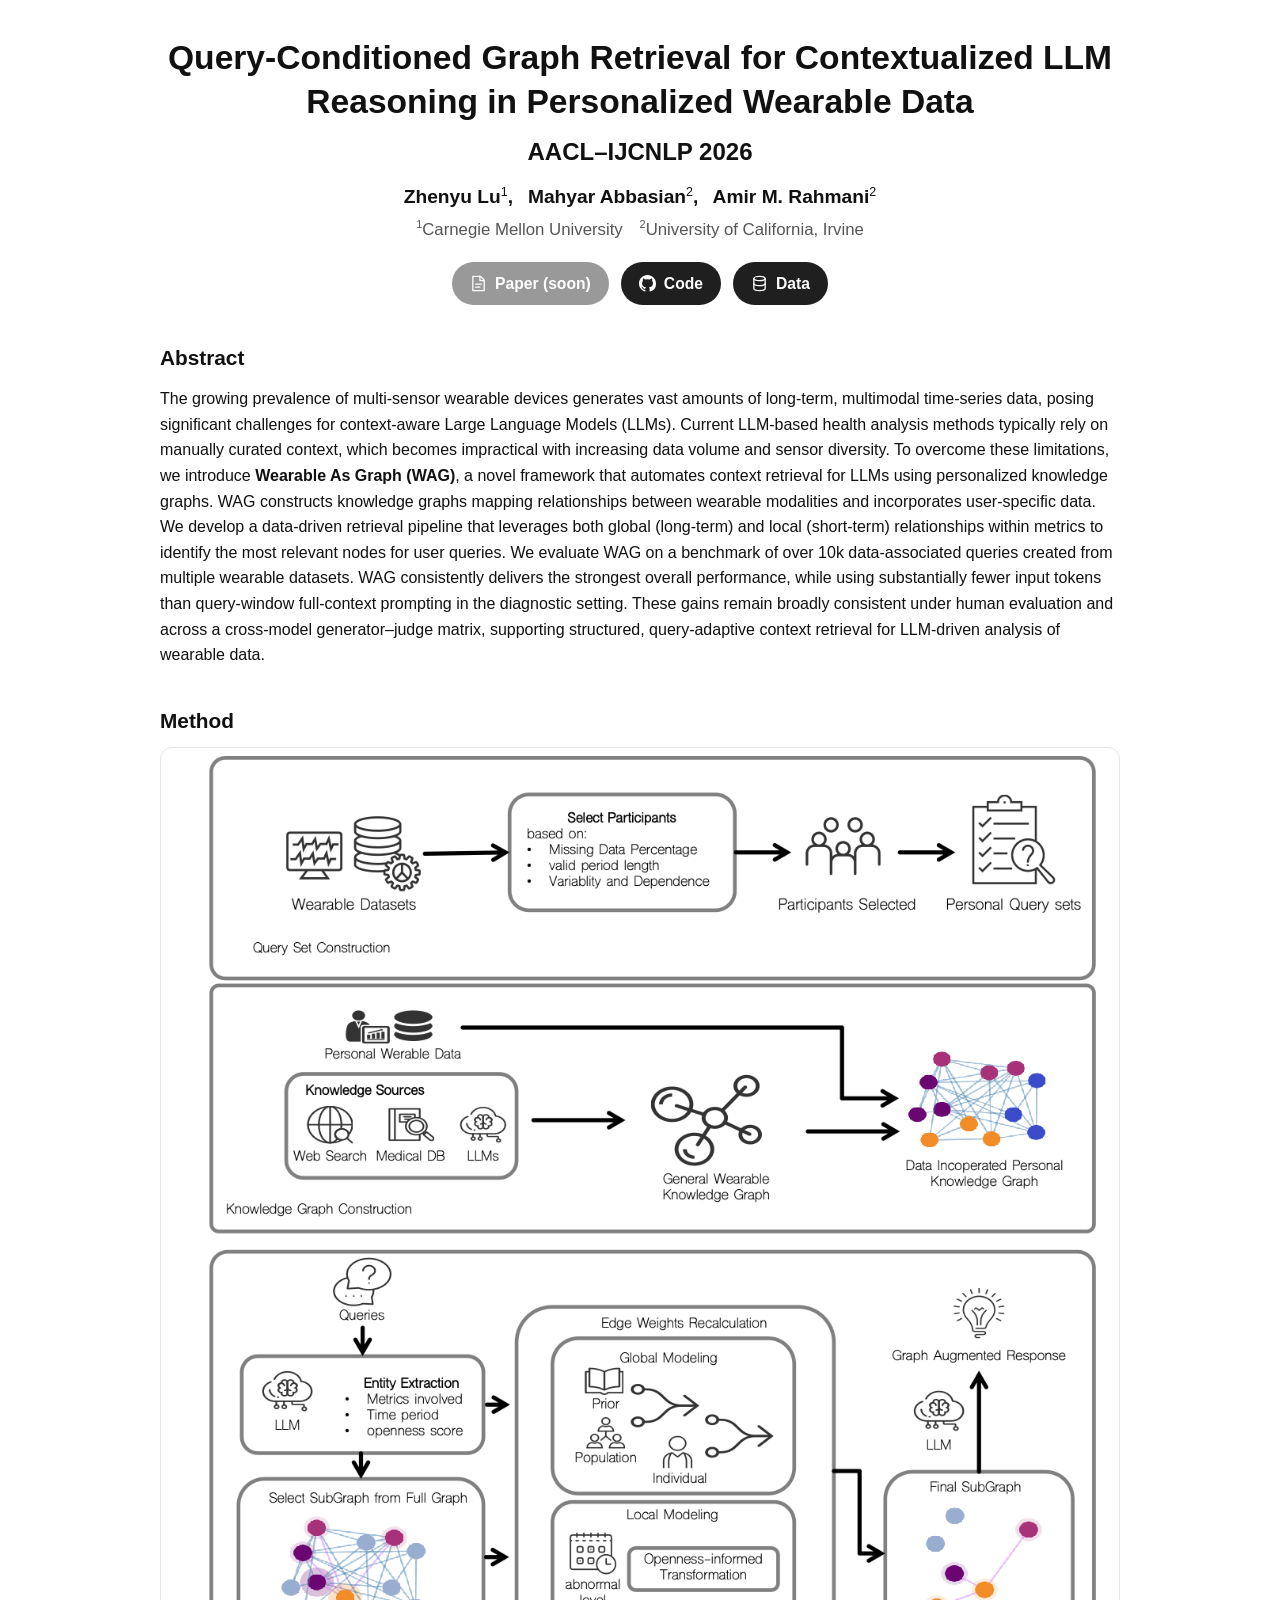
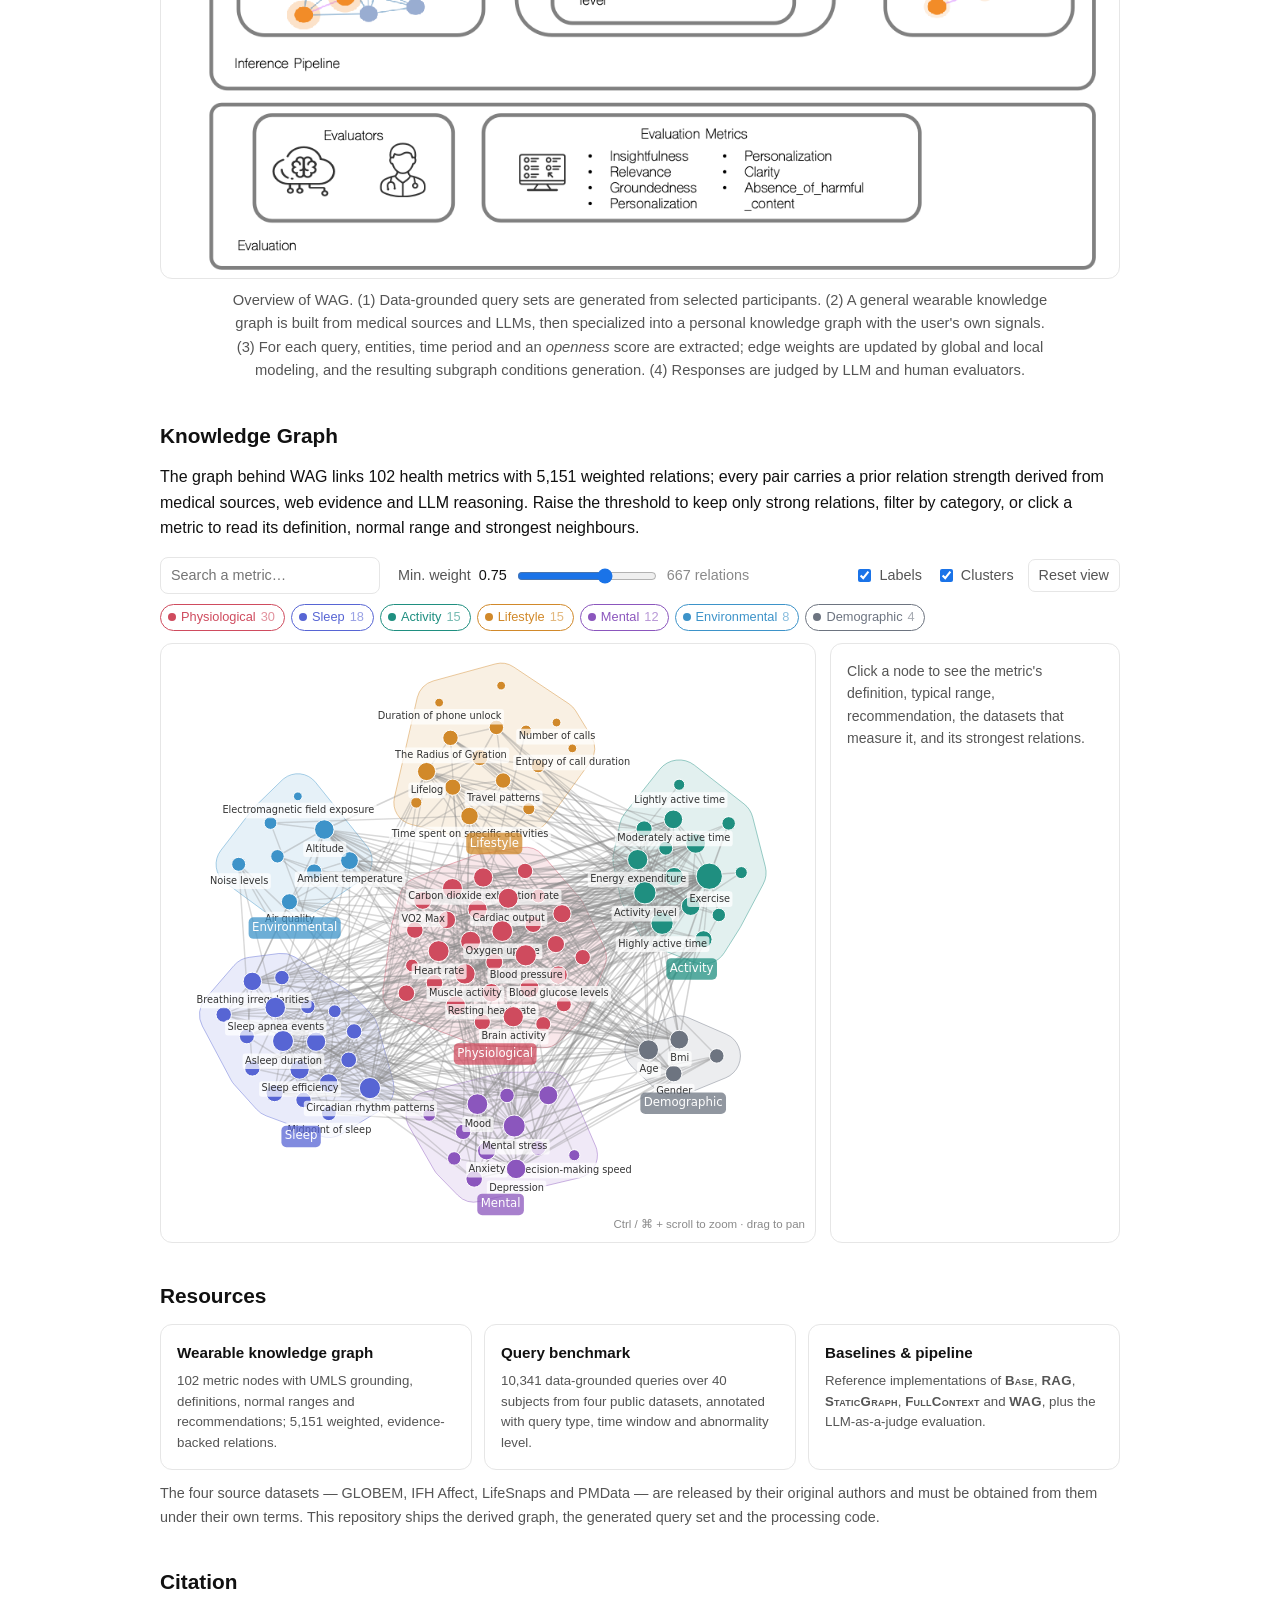
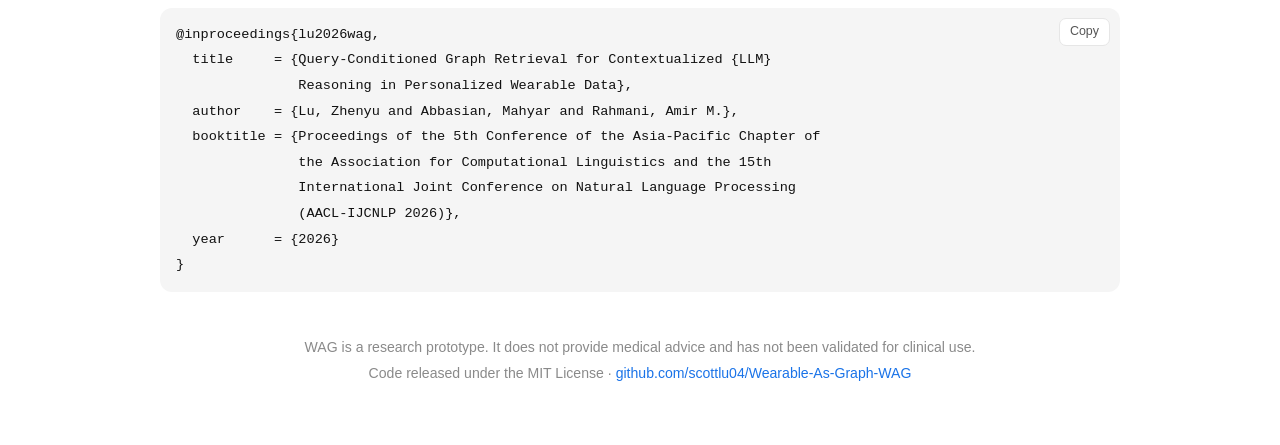
==== commit 809ff3d3: "Drop the results tables and bring back the resource cards Co-Authored-By: Claude Opus 5 <noreply@ant" ====
--- a/docs/index.html
+++ b/docs/index.html
@@ -939,76 +939,29 @@
 </section>
 
 <section>
-  <h2>Results</h2>
-  <p>
-    Main experiment on 10,341 queries: average rank over seven criteria (lower is better) and win rate
-    (higher is better), from an LLM judge ranking the Base, RAG and WAG responses to the same query.
-  </p>
-  <div class="table-scroll">
-  <table class="by-dataset">
-    <thead>
-      <tr><th>Dataset</th><th>Method</th><th>Insight&nbsp;&darr;</th><th>Relevance&nbsp;&darr;</th>
-      <th>Grounded&nbsp;&darr;</th><th>Personal&nbsp;&darr;</th><th>Clarity&nbsp;&darr;</th>
-      <th>Overall&nbsp;&darr;</th><th>Win rate&nbsp;&uarr;</th></tr>
-    </thead>
-    <tbody>
-      <tr><td rowspan="3">GLOBEM</td><td>Base</td><td>2.57</td><td>2.57</td><td>2.42</td><td>2.55</td><td>2.24</td><td>2.57</td><td>6%</td></tr>
-      <tr><td>RAG</td><td>2.00</td><td>1.99</td><td>2.03</td><td>2.00</td><td>1.86</td><td>1.99</td><td>24%</td></tr>
-      <tr class="win"><td>WAG</td><td>1.43</td><td>1.44</td><td>1.50</td><td>1.44</td><td>1.82</td><td>1.43</td><td>70%</td></tr>
-
-      <tr><td rowspan="3">IFH Affect</td><td>Base</td><td>2.59</td><td>2.58</td><td>2.45</td><td>2.57</td><td>2.24</td><td>2.59</td><td>6%</td></tr>
-      <tr><td>RAG</td><td>2.01</td><td>2.01</td><td>2.05</td><td>2.02</td><td>1.90</td><td>2.01</td><td>23%</td></tr>
-      <tr class="win"><td>WAG</td><td>1.40</td><td>1.40</td><td>1.46</td><td>1.41</td><td>1.79</td><td>1.40</td><td>71%</td></tr>
-
-      <tr><td rowspan="3">LifeSnaps</td><td>Base</td><td>2.66</td><td>2.65</td><td>2.50</td><td>2.63</td><td>2.31</td><td>2.66</td><td>5%</td></tr>
-      <tr><td>RAG</td><td>1.95</td><td>1.95</td><td>2.00</td><td>1.96</td><td>1.83</td><td>1.95</td><td>25%</td></tr>
-      <tr class="win"><td>WAG</td><td>1.39</td><td>1.40</td><td>1.45</td><td>1.40</td><td>1.75</td><td>1.39</td><td>70%</td></tr>
-
-      <tr><td rowspan="3">PMData</td><td>Base</td><td>2.63</td><td>2.61</td><td>2.45</td><td>2.60</td><td>2.28</td><td>2.62</td><td>6%</td></tr>
-      <tr><td>RAG</td><td>1.97</td><td>1.97</td><td>2.04</td><td>1.98</td><td>1.85</td><td>1.96</td><td>23%</td></tr>
-      <tr class="win"><td>WAG</td><td>1.41</td><td>1.41</td><td>1.47</td><td>1.41</td><td>1.78</td><td>1.41</td><td>70%</td></tr>
-    </tbody>
-  </table>
+  <h2>Resources</h2>
+  <div class="cards">
+    <a class="card" href="https://github.com/scottlu04/Wearable-As-Graph-WAG/tree/main/resources/kg">
+      <h4>Wearable knowledge graph</h4>
+      <p>102 metric nodes with UMLS grounding, definitions, normal ranges and recommendations; 5,151
+      weighted, evidence-backed relations.</p>
+    </a>
+    <a class="card" href="https://github.com/scottlu04/Wearable-As-Graph-WAG/tree/main/resources/query_set">
+      <h4>Query benchmark</h4>
+      <p>10,341 data-grounded queries over 40 subjects from four public datasets, annotated with
+      query type, time window and abnormality level.</p>
+    </a>
+    <a class="card" href="https://github.com/scottlu04/Wearable-As-Graph-WAG/tree/main/response_generation">
+      <h4>Baselines &amp; pipeline</h4>
+      <p>Reference implementations of <span class="sc">Base</span>, <span class="sc">RAG</span>,
+      <span class="sc">StaticGraph</span>, <span class="sc">FullContext</span> and
+      <span class="sc">WAG</span>, plus the LLM-as-a-judge evaluation.</p>
+    </a>
   </div>
-
-  <p>
-    Diagnostic study on 1,000 queries with stronger baselines, averaged over a 3&times;3
-    generator&ndash;judge matrix. WAG ranks first while using about 5.2&times; fewer input tokens than
-    feeding the whole query window, and its context preparation takes about 23&nbsp;ms.
-  </p>
-  <div class="table-scroll">
-  <table>
-    <thead>
-      <tr><th>Method</th><th>Rank&nbsp;&darr;</th><th>Win rate&nbsp;&uarr;</th><th>Input tok.</th>
-      <th>Output tok.</th><th>Context prep. (ms)</th><th>Gen. time (s)</th></tr>
-    </thead>
-    <tbody>
-      <tr><td>Base</td><td>4.12</td><td>3.9%</td><td>1,344</td><td>211</td><td>4.1</td><td>7.25</td></tr>
-      <tr><td>RAG</td><td>3.72</td><td>5.1%</td><td>1,598</td><td>219</td><td>4.2</td><td>7.37</td></tr>
-      <tr><td>StaticGraph</td><td>2.57</td><td>19.2%</td><td>4,395</td><td>306</td><td>17.3</td><td>10.30</td></tr>
-      <tr class="win"><td>WAG</td><td>2.17</td><td>38.2%</td><td>4,476</td><td>316</td><td>23.4</td><td>10.14</td></tr>
-      <tr><td>FullContext</td><td>2.43</td><td>33.8%</td><td>23,110</td><td>331</td><td>49.3</td><td>14.10</td></tr>
-    </tbody>
-  </table>
-  </div>
-</section>
-
-<section>
-  <h2>Resources</h2>
-  <ul>
-    <li><a href="https://github.com/scottlu04/Wearable-As-Graph-WAG/tree/main/resources/kg">Wearable knowledge graph</a>:
-      102 metric nodes with UMLS grounding, definitions, normal ranges and recommendations, and 5,151
-      weighted relations.</li>
-    <li><a href="https://github.com/scottlu04/Wearable-As-Graph-WAG/tree/main/resources/query_set">Query benchmark</a>:
-      10,341 data-grounded queries over 40 subjects from four public datasets, annotated with query
-      type, time window and abnormality level.</li>
-    <li><a href="https://github.com/scottlu04/Wearable-As-Graph-WAG/tree/main/response_generation">Baselines and pipeline</a>:
-      Base, RAG, StaticGraph, FullContext and WAG, plus the LLM-as-a-judge evaluation.</li>
-  </ul>
-  <p class="muted">
-    The source datasets (GLOBEM, IFH Affect, LifeSnaps and PMData) are released by their original
-    authors and must be obtained from them under their own terms. This repository ships the derived
-    graph, the generated query set and the processing code.
+  <p class="note">
+    The four source datasets &mdash; GLOBEM, IFH Affect, LifeSnaps and PMData &mdash; are released by
+    their original authors and must be obtained from them under their own terms. This repository ships
+    the derived graph, the generated query set and the processing code.
   </p>
 </section>
 
--- a/docs/style.css
+++ b/docs/style.css
@@ -61,9 +61,6 @@
 section { margin-top: 36px; }
 h2 { font-size: 1.3rem; margin: 0 0 10px; }
 p { margin: 12px 0; }
-ul { padding-left: 1.3em; }
-li { margin: 6px 0; }
-.muted { color: var(--muted); font-size: .92rem; }
 
 /* ---------- header ---------- */
 
@@ -311,23 +308,23 @@
 .bar i { display: block; height: 100%; background: currentColor; }
 .nb-desc { font-size: .79rem; color: var(--muted); line-height: 1.5; padding: 0 0 8px; margin: 0; }
 
-/* ---------- tables ---------- */
-
-.table-scroll { overflow-x: auto; }
-table {
-  border-collapse: collapse;
-  width: 100%;
-  min-width: 620px;
-  font-size: .88rem;
-  font-variant-numeric: tabular-nums;
-}
-th, td { padding: 6px 10px; text-align: right; border-bottom: 1px solid var(--line); }
-/* text columns: the first cell of each row, plus the method cell that follows
-   a rowspanned dataset cell */
-th:first-child, td:first-child, td[rowspan] + td, .by-dataset th:nth-child(2) { text-align: left; }
-thead th { font-weight: 600; border-top: 1.5px solid var(--text); border-bottom: 1px solid var(--text); white-space: nowrap; }
-tbody tr:last-child td { border-bottom: 1.5px solid var(--text); }
-tr.win td { font-weight: 700; }
+/* ---------- resources ---------- */
+
+.cards { display: grid; grid-template-columns: repeat(auto-fit, minmax(230px, 1fr)); gap: 12px; margin: 12px 0; }
+.card {
+  display: block;
+  padding: 16px;
+  border: 1px solid var(--line);
+  border-radius: 12px;
+  background: var(--surface);
+  color: var(--text);
+  transition: border-color .15s, transform .15s;
+}
+.card:hover { text-decoration: none; border-color: var(--link); transform: translateY(-2px); }
+.card h4 { margin: 0 0 6px; font-size: .95rem; }
+.card p { margin: 0; font-size: .83rem; color: var(--muted); line-height: 1.55; }
+.sc { font-variant: small-caps; font-weight: 600; letter-spacing: .02em; }
+.note { color: var(--muted); font-size: .9rem; }
 
 /* ---------- citation ---------- */
 
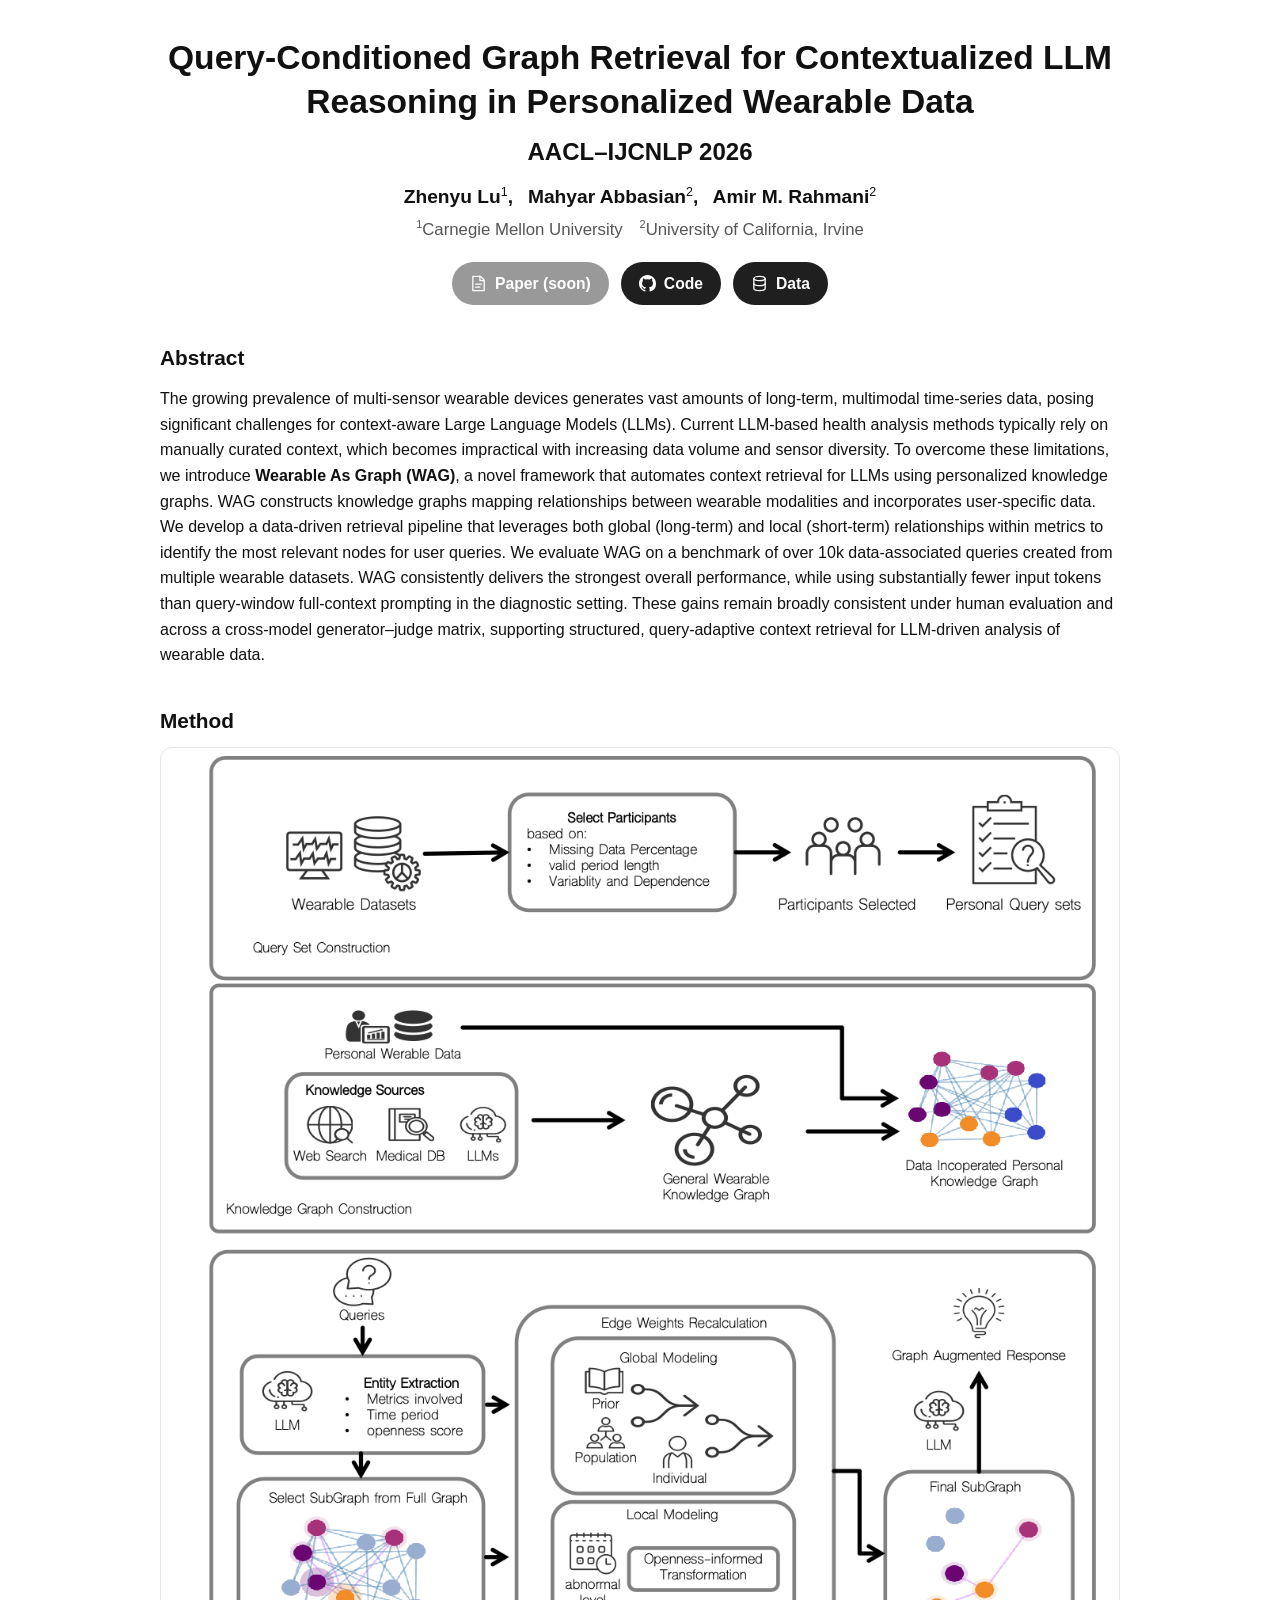
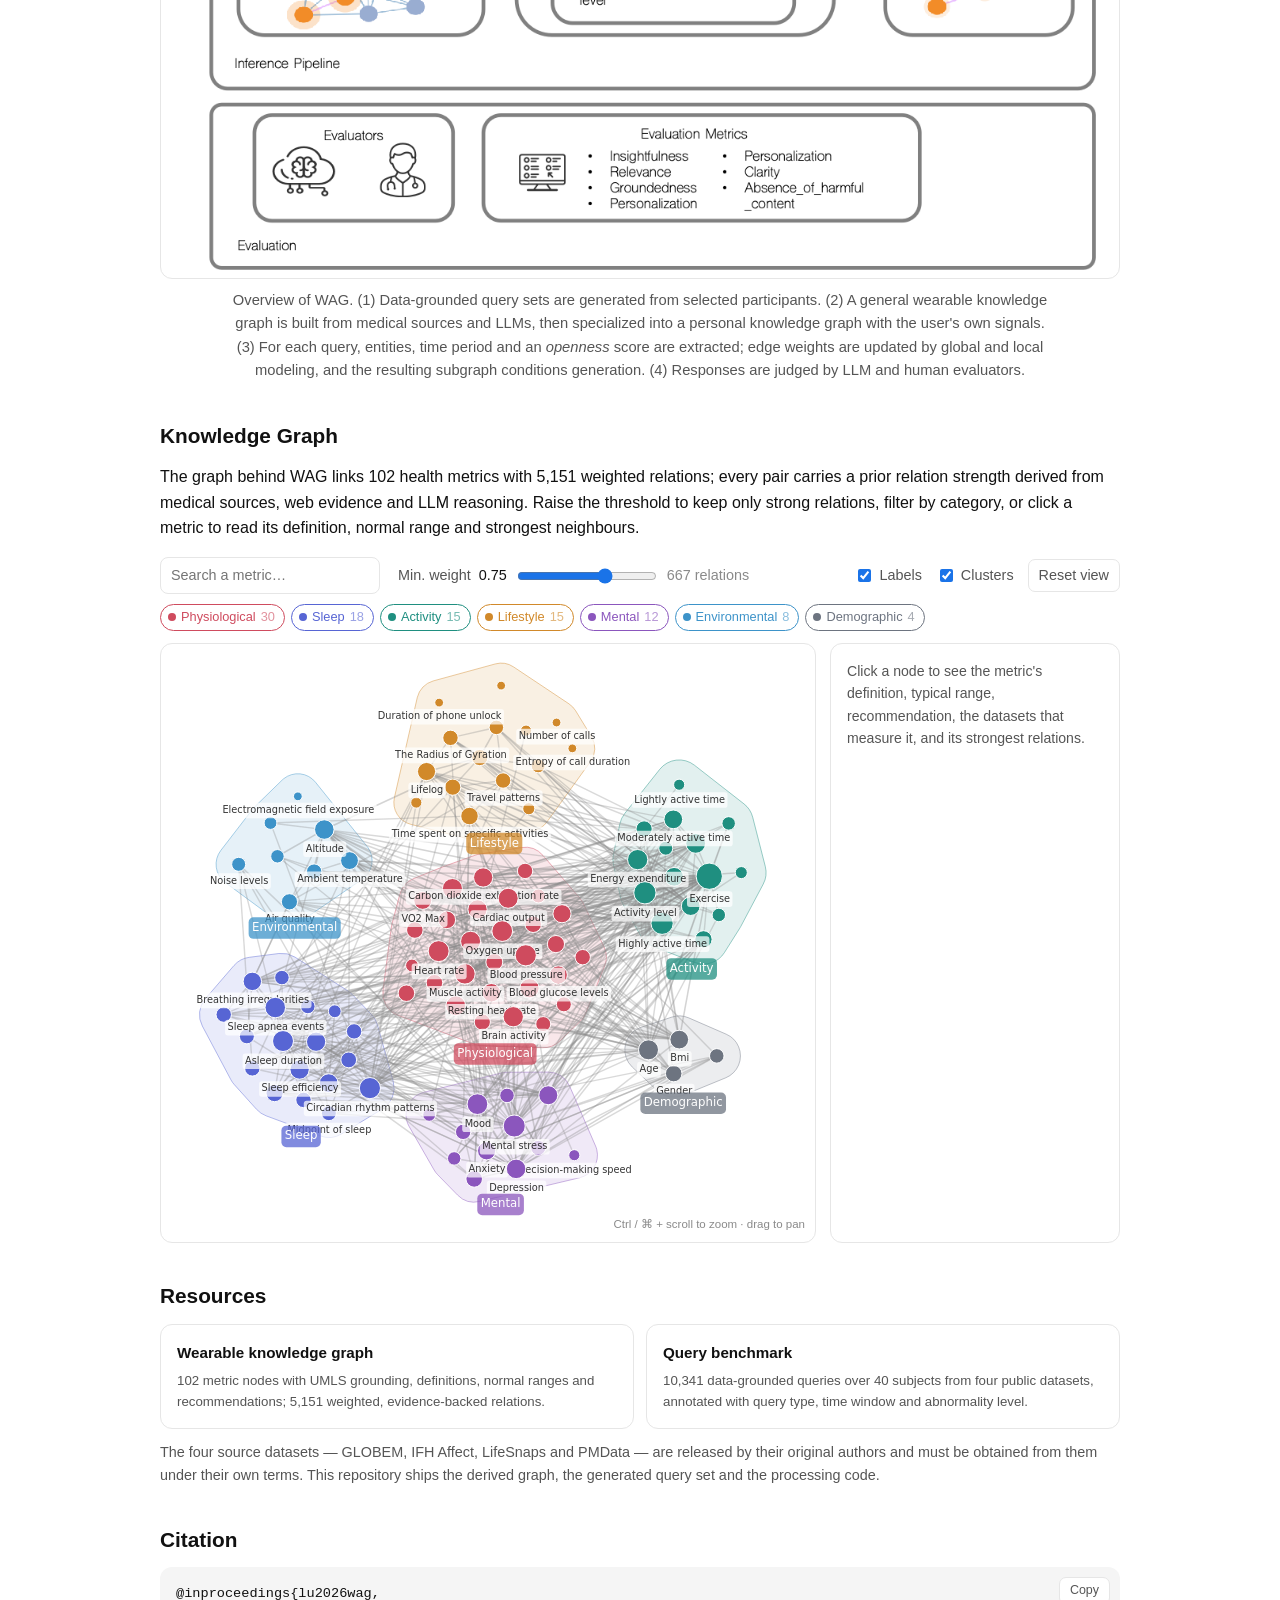
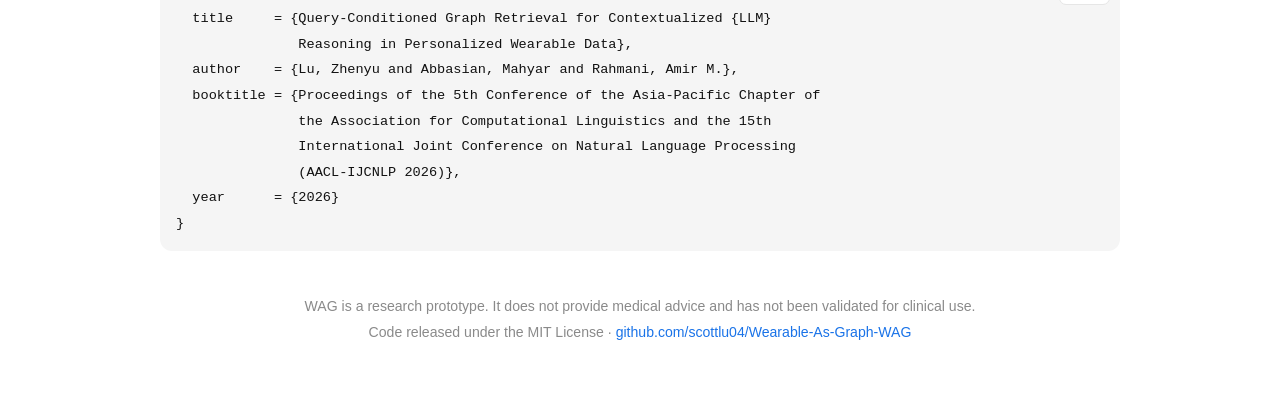
==== commit c5a1283a: "Drop the baselines card from the project page Co-Authored-By: Claude Opus 5 <noreply@anthropic.com>" ====
--- a/docs/index.html
+++ b/docs/index.html
@@ -951,12 +951,6 @@
       <p>10,341 data-grounded queries over 40 subjects from four public datasets, annotated with
       query type, time window and abnormality level.</p>
     </a>
-    <a class="card" href="https://github.com/scottlu04/Wearable-As-Graph-WAG/tree/main/response_generation">
-      <h4>Baselines &amp; pipeline</h4>
-      <p>Reference implementations of <span class="sc">Base</span>, <span class="sc">RAG</span>,
-      <span class="sc">StaticGraph</span>, <span class="sc">FullContext</span> and
-      <span class="sc">WAG</span>, plus the LLM-as-a-judge evaluation.</p>
-    </a>
   </div>
   <p class="note">
     The four source datasets &mdash; GLOBEM, IFH Affect, LifeSnaps and PMData &mdash; are released by
--- a/docs/style.css
+++ b/docs/style.css
@@ -323,7 +323,6 @@
 .card:hover { text-decoration: none; border-color: var(--link); transform: translateY(-2px); }
 .card h4 { margin: 0 0 6px; font-size: .95rem; }
 .card p { margin: 0; font-size: .83rem; color: var(--muted); line-height: 1.55; }
-.sc { font-variant: small-caps; font-weight: 600; letter-spacing: .02em; }
 .note { color: var(--muted); font-size: .9rem; }
 
 /* ---------- citation ---------- */
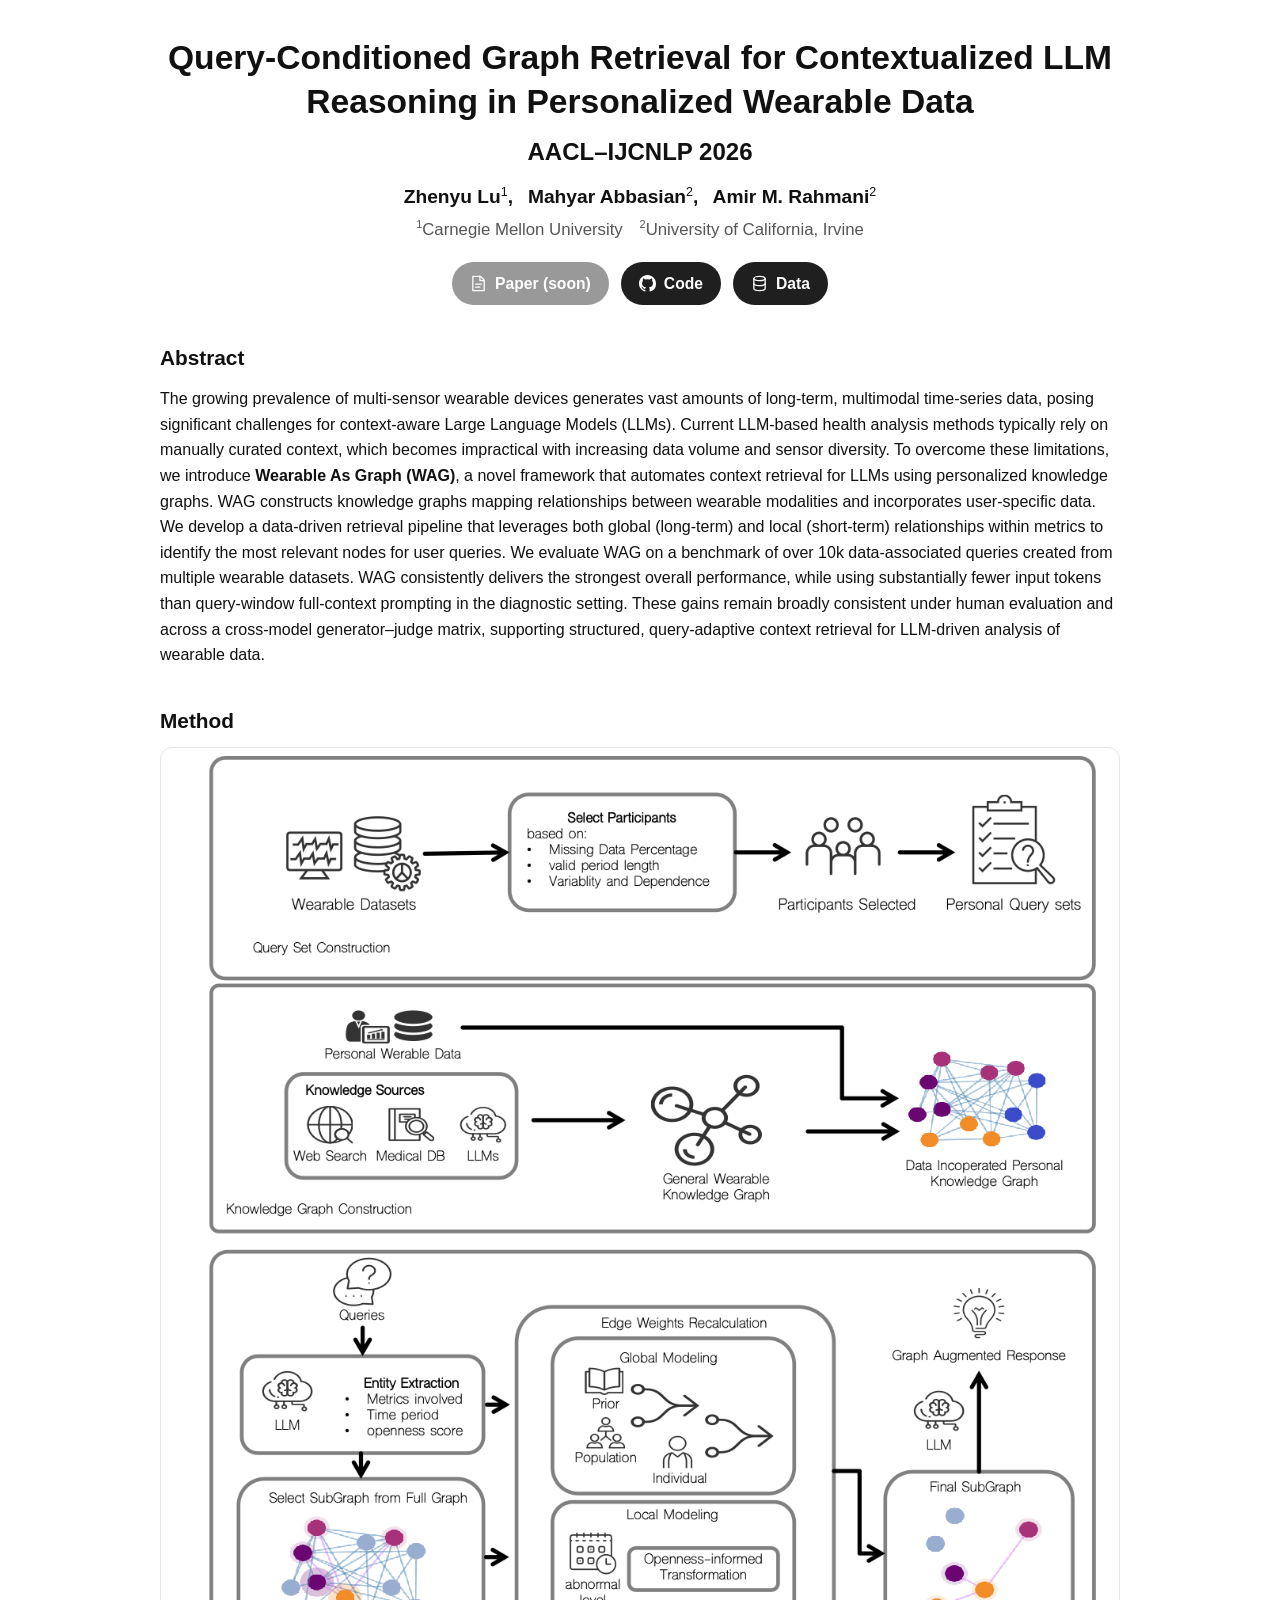
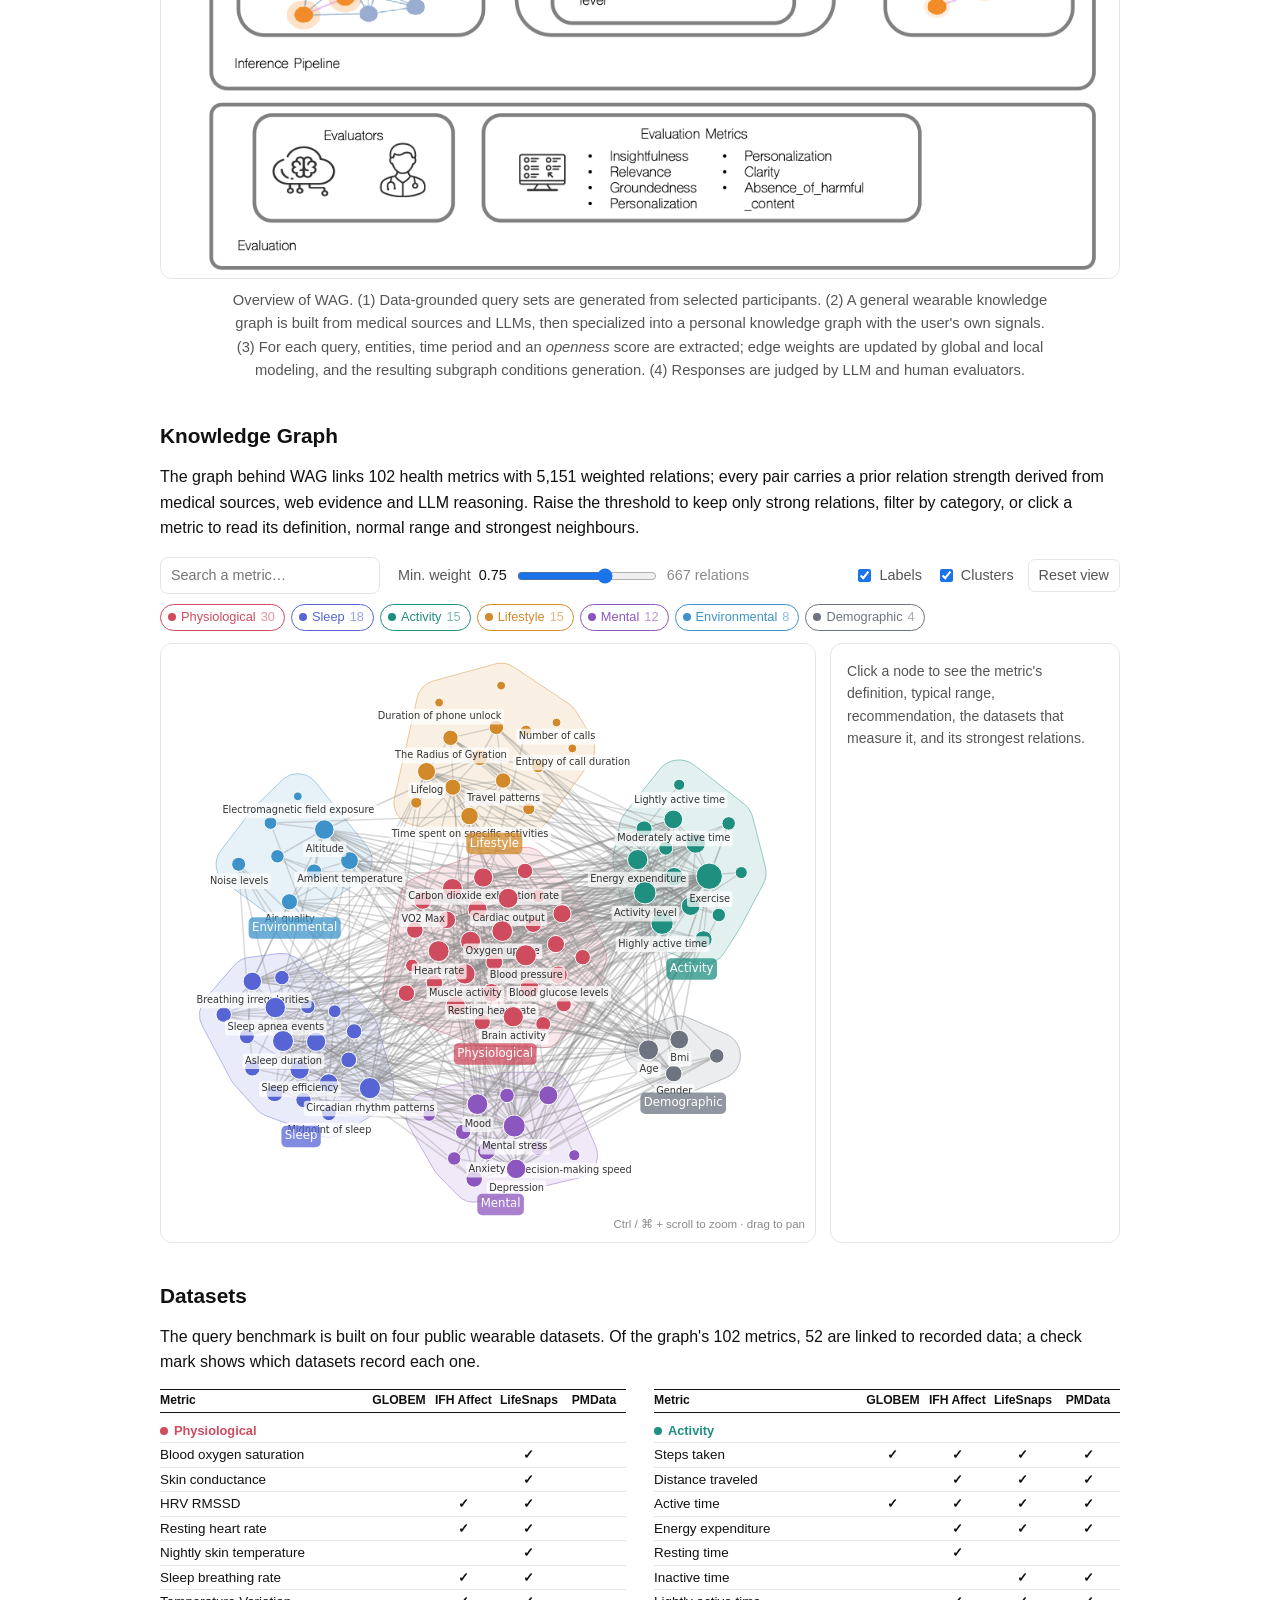
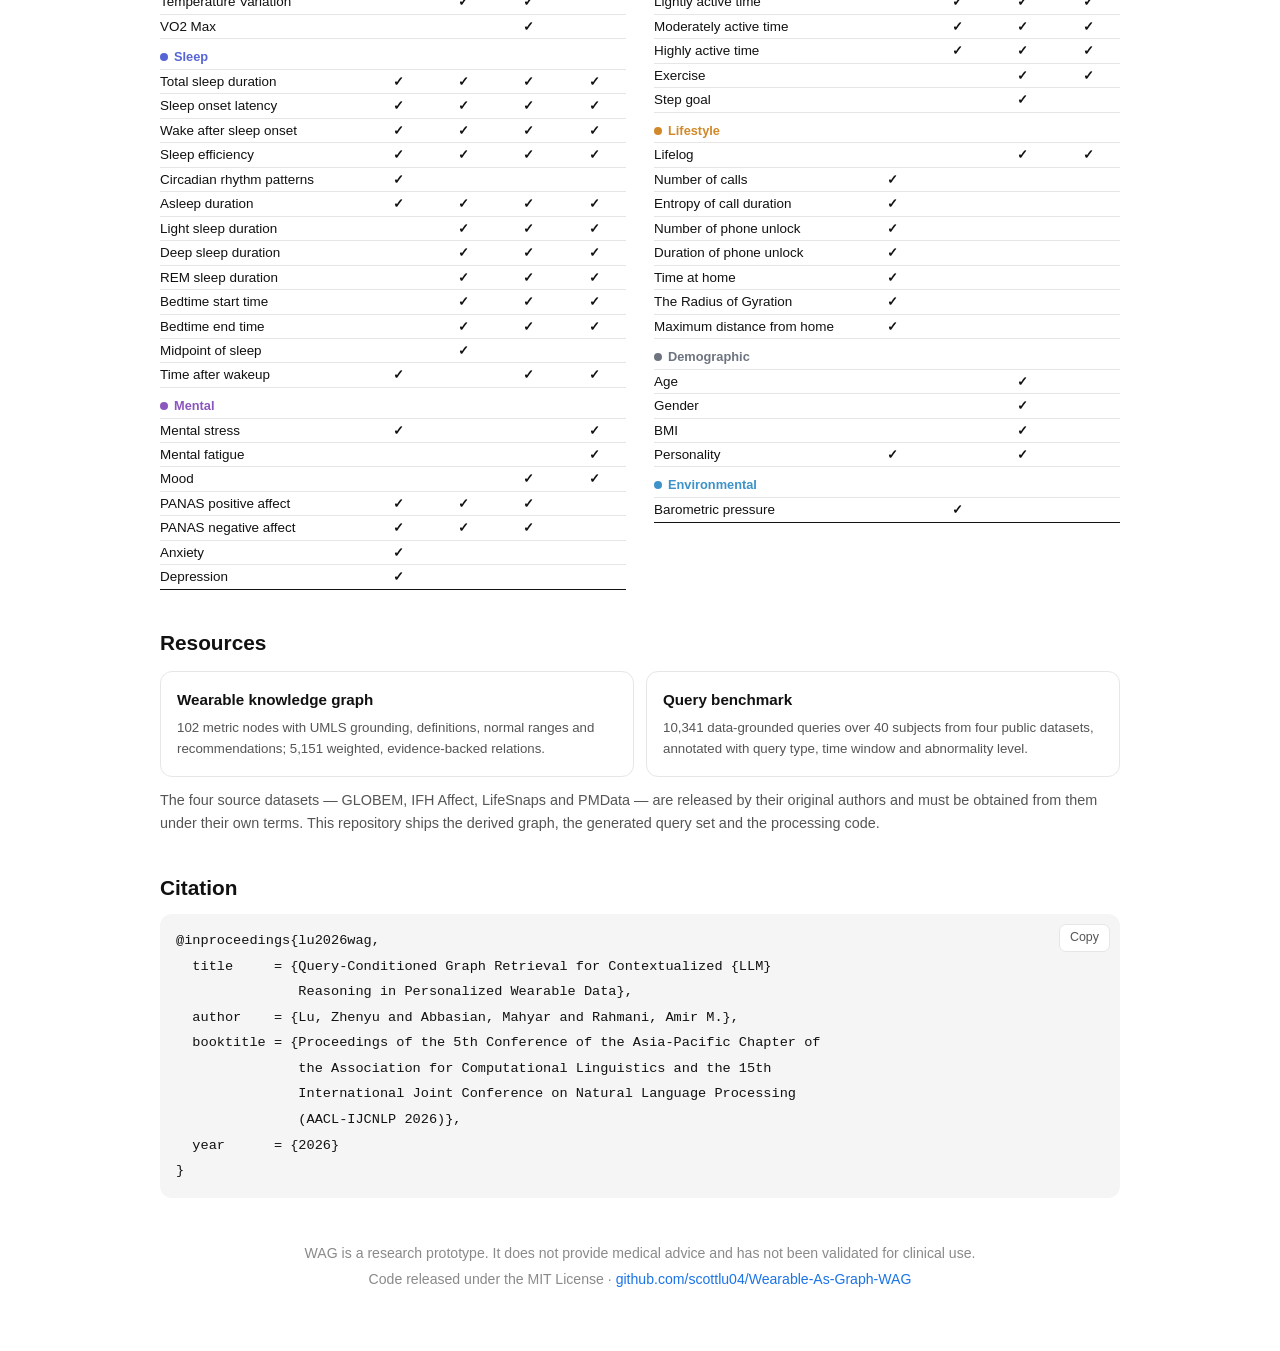
==== commit 35c44516: "Add a dataset coverage table and fix the explorer dataset tags The nodes dataSource field lists ever" ====
--- a/docs/index.html
+++ b/docs/index.html
@@ -939,6 +939,85 @@
 </section>
 
 <section>
+  <h2>Datasets</h2>
+  <p>
+    The query benchmark is built on four public wearable datasets. Of the graph's 102 metrics, 52 are
+    linked to recorded data; a check mark shows which datasets record each one.
+  </p>
+<!-- coverage:start (generated by docs/build.py from data/dataset_coverage.json) -->
+<div class="coverage">
+<table>
+<thead><tr><th>Metric</th><th>GLOBEM</th><th>IFH Affect</th><th>LifeSnaps</th><th>PMData</th></tr></thead>
+<tbody>
+<tr class="group"><th colspan="5" class="t-physiological"><span class="dot"></span>Physiological</th></tr>
+<tr><td>Blood oxygen saturation</td><td></td><td></td><td class="yes">&#10003;</td><td></td></tr>
+<tr><td>Skin conductance</td><td></td><td></td><td class="yes">&#10003;</td><td></td></tr>
+<tr><td>HRV RMSSD</td><td></td><td class="yes">&#10003;</td><td class="yes">&#10003;</td><td></td></tr>
+<tr><td>Resting heart rate</td><td></td><td class="yes">&#10003;</td><td class="yes">&#10003;</td><td></td></tr>
+<tr><td>Nightly skin temperature</td><td></td><td></td><td class="yes">&#10003;</td><td></td></tr>
+<tr><td>Sleep breathing rate</td><td></td><td class="yes">&#10003;</td><td class="yes">&#10003;</td><td></td></tr>
+<tr><td>Temperature Variation</td><td></td><td class="yes">&#10003;</td><td class="yes">&#10003;</td><td></td></tr>
+<tr><td>VO2 Max</td><td></td><td></td><td class="yes">&#10003;</td><td></td></tr>
+<tr class="group"><th colspan="5" class="t-sleep"><span class="dot"></span>Sleep</th></tr>
+<tr><td>Total sleep duration</td><td class="yes">&#10003;</td><td class="yes">&#10003;</td><td class="yes">&#10003;</td><td class="yes">&#10003;</td></tr>
+<tr><td>Sleep onset latency</td><td class="yes">&#10003;</td><td class="yes">&#10003;</td><td class="yes">&#10003;</td><td class="yes">&#10003;</td></tr>
+<tr><td>Wake after sleep onset</td><td class="yes">&#10003;</td><td class="yes">&#10003;</td><td class="yes">&#10003;</td><td class="yes">&#10003;</td></tr>
+<tr><td>Sleep efficiency</td><td class="yes">&#10003;</td><td class="yes">&#10003;</td><td class="yes">&#10003;</td><td class="yes">&#10003;</td></tr>
+<tr><td>Circadian rhythm patterns</td><td class="yes">&#10003;</td><td></td><td></td><td></td></tr>
+<tr><td>Asleep duration</td><td class="yes">&#10003;</td><td class="yes">&#10003;</td><td class="yes">&#10003;</td><td class="yes">&#10003;</td></tr>
+<tr><td>Light sleep duration</td><td></td><td class="yes">&#10003;</td><td class="yes">&#10003;</td><td class="yes">&#10003;</td></tr>
+<tr><td>Deep sleep duration</td><td></td><td class="yes">&#10003;</td><td class="yes">&#10003;</td><td class="yes">&#10003;</td></tr>
+<tr><td>REM sleep duration</td><td></td><td class="yes">&#10003;</td><td class="yes">&#10003;</td><td class="yes">&#10003;</td></tr>
+<tr><td>Bedtime start time</td><td></td><td class="yes">&#10003;</td><td class="yes">&#10003;</td><td class="yes">&#10003;</td></tr>
+<tr><td>Bedtime end time</td><td></td><td class="yes">&#10003;</td><td class="yes">&#10003;</td><td class="yes">&#10003;</td></tr>
+<tr><td>Midpoint of sleep</td><td></td><td class="yes">&#10003;</td><td></td><td></td></tr>
+<tr><td>Time after wakeup</td><td class="yes">&#10003;</td><td></td><td class="yes">&#10003;</td><td class="yes">&#10003;</td></tr>
+<tr class="group"><th colspan="5" class="t-mental"><span class="dot"></span>Mental</th></tr>
+<tr><td>Mental stress</td><td class="yes">&#10003;</td><td></td><td></td><td class="yes">&#10003;</td></tr>
+<tr><td>Mental fatigue</td><td></td><td></td><td></td><td class="yes">&#10003;</td></tr>
+<tr><td>Mood</td><td></td><td></td><td class="yes">&#10003;</td><td class="yes">&#10003;</td></tr>
+<tr><td>PANAS positive affect</td><td class="yes">&#10003;</td><td class="yes">&#10003;</td><td class="yes">&#10003;</td><td></td></tr>
+<tr><td>PANAS negative affect</td><td class="yes">&#10003;</td><td class="yes">&#10003;</td><td class="yes">&#10003;</td><td></td></tr>
+<tr><td>Anxiety</td><td class="yes">&#10003;</td><td></td><td></td><td></td></tr>
+<tr><td>Depression</td><td class="yes">&#10003;</td><td></td><td></td><td></td></tr>
+</tbody></table>
+<table>
+<thead><tr><th>Metric</th><th>GLOBEM</th><th>IFH Affect</th><th>LifeSnaps</th><th>PMData</th></tr></thead>
+<tbody>
+<tr class="group"><th colspan="5" class="t-activity"><span class="dot"></span>Activity</th></tr>
+<tr><td>Steps taken</td><td class="yes">&#10003;</td><td class="yes">&#10003;</td><td class="yes">&#10003;</td><td class="yes">&#10003;</td></tr>
+<tr><td>Distance traveled</td><td></td><td class="yes">&#10003;</td><td class="yes">&#10003;</td><td class="yes">&#10003;</td></tr>
+<tr><td>Active time</td><td class="yes">&#10003;</td><td class="yes">&#10003;</td><td class="yes">&#10003;</td><td class="yes">&#10003;</td></tr>
+<tr><td>Energy expenditure</td><td></td><td class="yes">&#10003;</td><td class="yes">&#10003;</td><td class="yes">&#10003;</td></tr>
+<tr><td>Resting time</td><td></td><td class="yes">&#10003;</td><td></td><td></td></tr>
+<tr><td>Inactive time</td><td></td><td></td><td class="yes">&#10003;</td><td class="yes">&#10003;</td></tr>
+<tr><td>Lightly active time</td><td></td><td class="yes">&#10003;</td><td class="yes">&#10003;</td><td class="yes">&#10003;</td></tr>
+<tr><td>Moderately active time</td><td></td><td class="yes">&#10003;</td><td class="yes">&#10003;</td><td class="yes">&#10003;</td></tr>
+<tr><td>Highly active time</td><td></td><td class="yes">&#10003;</td><td class="yes">&#10003;</td><td class="yes">&#10003;</td></tr>
+<tr><td>Exercise</td><td></td><td></td><td class="yes">&#10003;</td><td class="yes">&#10003;</td></tr>
+<tr><td>Step goal</td><td></td><td></td><td class="yes">&#10003;</td><td></td></tr>
+<tr class="group"><th colspan="5" class="t-lifestyle"><span class="dot"></span>Lifestyle</th></tr>
+<tr><td>Lifelog</td><td></td><td></td><td class="yes">&#10003;</td><td class="yes">&#10003;</td></tr>
+<tr><td>Number of calls</td><td class="yes">&#10003;</td><td></td><td></td><td></td></tr>
+<tr><td>Entropy of call duration</td><td class="yes">&#10003;</td><td></td><td></td><td></td></tr>
+<tr><td>Number of phone unlock</td><td class="yes">&#10003;</td><td></td><td></td><td></td></tr>
+<tr><td>Duration of phone unlock</td><td class="yes">&#10003;</td><td></td><td></td><td></td></tr>
+<tr><td>Time at home</td><td class="yes">&#10003;</td><td></td><td></td><td></td></tr>
+<tr><td>The Radius of Gyration</td><td class="yes">&#10003;</td><td></td><td></td><td></td></tr>
+<tr><td>Maximum distance from home</td><td class="yes">&#10003;</td><td></td><td></td><td></td></tr>
+<tr class="group"><th colspan="5" class="t-demographic"><span class="dot"></span>Demographic</th></tr>
+<tr><td>Age</td><td></td><td></td><td class="yes">&#10003;</td><td></td></tr>
+<tr><td>Gender</td><td></td><td></td><td class="yes">&#10003;</td><td></td></tr>
+<tr><td>BMI</td><td></td><td></td><td class="yes">&#10003;</td><td></td></tr>
+<tr><td>Personality</td><td class="yes">&#10003;</td><td></td><td class="yes">&#10003;</td><td></td></tr>
+<tr class="group"><th colspan="5" class="t-environmental"><span class="dot"></span>Environmental</th></tr>
+<tr><td>Barometric pressure</td><td></td><td class="yes">&#10003;</td><td></td><td></td></tr>
+</tbody></table>
+</div>
+<!-- coverage:end -->
+</section>
+
+<section>
   <h2>Resources</h2>
   <div class="cards">
     <a class="card" href="https://github.com/scottlu04/Wearable-As-Graph-WAG/tree/main/resources/kg">
--- a/docs/style.css
+++ b/docs/style.css
@@ -308,6 +308,50 @@
 .bar i { display: block; height: 100%; background: currentColor; }
 .nb-desc { font-size: .79rem; color: var(--muted); line-height: 1.5; padding: 0 0 8px; margin: 0; }
 
+/* ---------- dataset coverage ---------- */
+
+.coverage {
+  display: grid;
+  grid-template-columns: repeat(2, minmax(0, 1fr));
+  gap: 0 28px;
+  align-items: start;
+  margin-top: 14px;
+}
+.coverage table {
+  width: 100%;
+  border-collapse: collapse;
+  font-size: .84rem;
+  line-height: 1.3;
+}
+.coverage th, .coverage td { padding: 3px 6px; border-bottom: 1px solid var(--line); }
+.coverage thead th {
+  padding: 3px 4px;
+  font-size: .76rem;
+  font-weight: 600;
+  text-align: center;
+  border-top: 1.5px solid var(--text);
+  border-bottom: 1px solid var(--text);
+  white-space: nowrap;
+}
+.coverage thead th:first-child, .coverage td:first-child { text-align: left; padding-left: 0; }
+.coverage td { text-align: center; }
+.coverage thead th + th { width: 64px; }
+.coverage td.yes { color: var(--text); font-weight: 600; }
+.coverage tr.group th {
+  text-align: left;
+  font-size: .8rem;
+  font-weight: 600;
+  padding: 10px 0 3px;
+}
+.coverage tr.group th .dot {
+  display: inline-block;
+  width: 8px; height: 8px;
+  margin-right: 6px;
+  border-radius: 50%;
+  background: currentColor;
+}
+.coverage tbody tr:last-child td { border-bottom: 1.5px solid var(--text); }
+
 /* ---------- resources ---------- */
 
 .cards { display: grid; grid-template-columns: repeat(auto-fit, minmax(230px, 1fr)); gap: 12px; margin: 12px 0; }
@@ -362,6 +406,8 @@
 
 @media (max-width: 860px) {
   .explorer { grid-template-columns: 1fr; }
+  .coverage { grid-template-columns: 1fr; }
+  .coverage table + table thead { display: none; }
   .panel { height: auto; max-height: 420px; }
   .toggles { margin-left: 0; }
 }
@@ -372,6 +418,7 @@
   .authors { font-size: 1.05rem; }
   .affil { font-size: .95rem; }
   #search, .range { width: 100%; }
+  .coverage thead th + th { width: 50px; font-size: .7rem; white-space: normal; }
   #threshold { flex: 1; width: auto; min-width: 0; }
   .canvas-wrap { height: 440px; }
 }
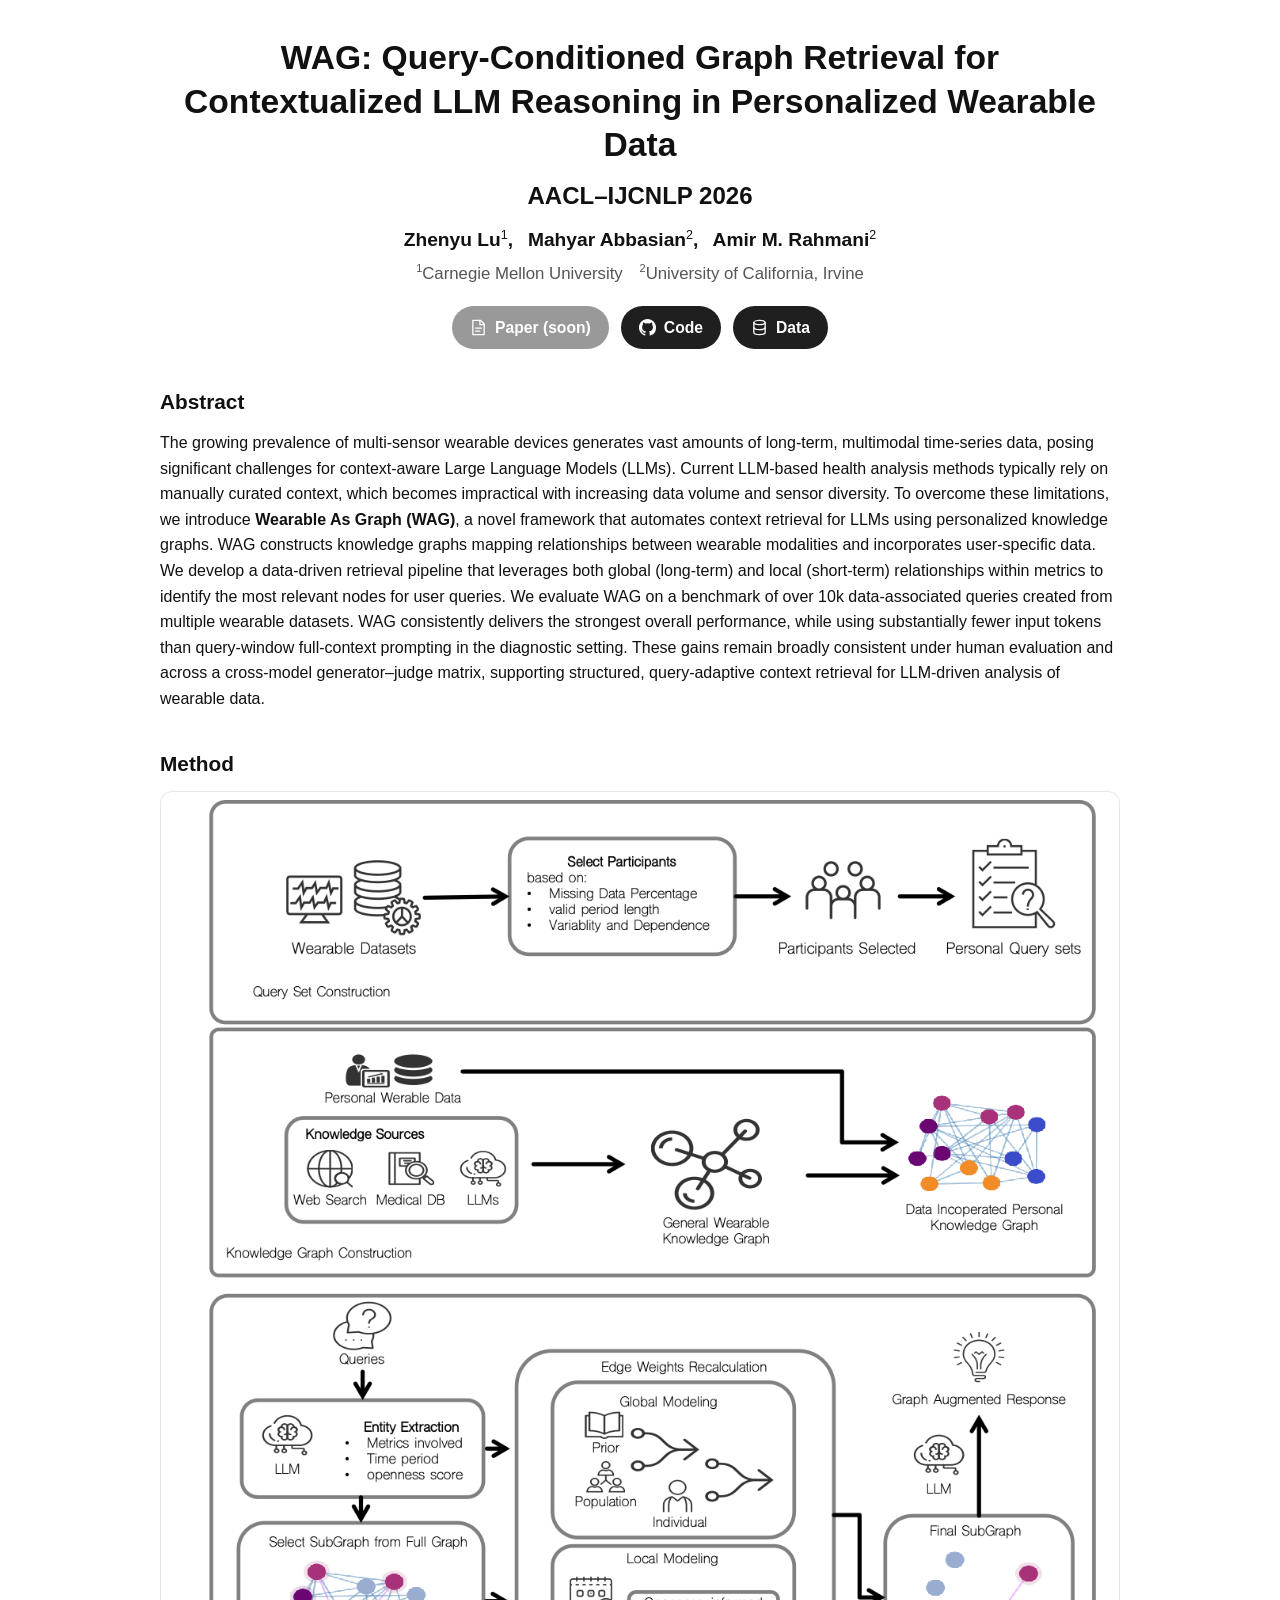
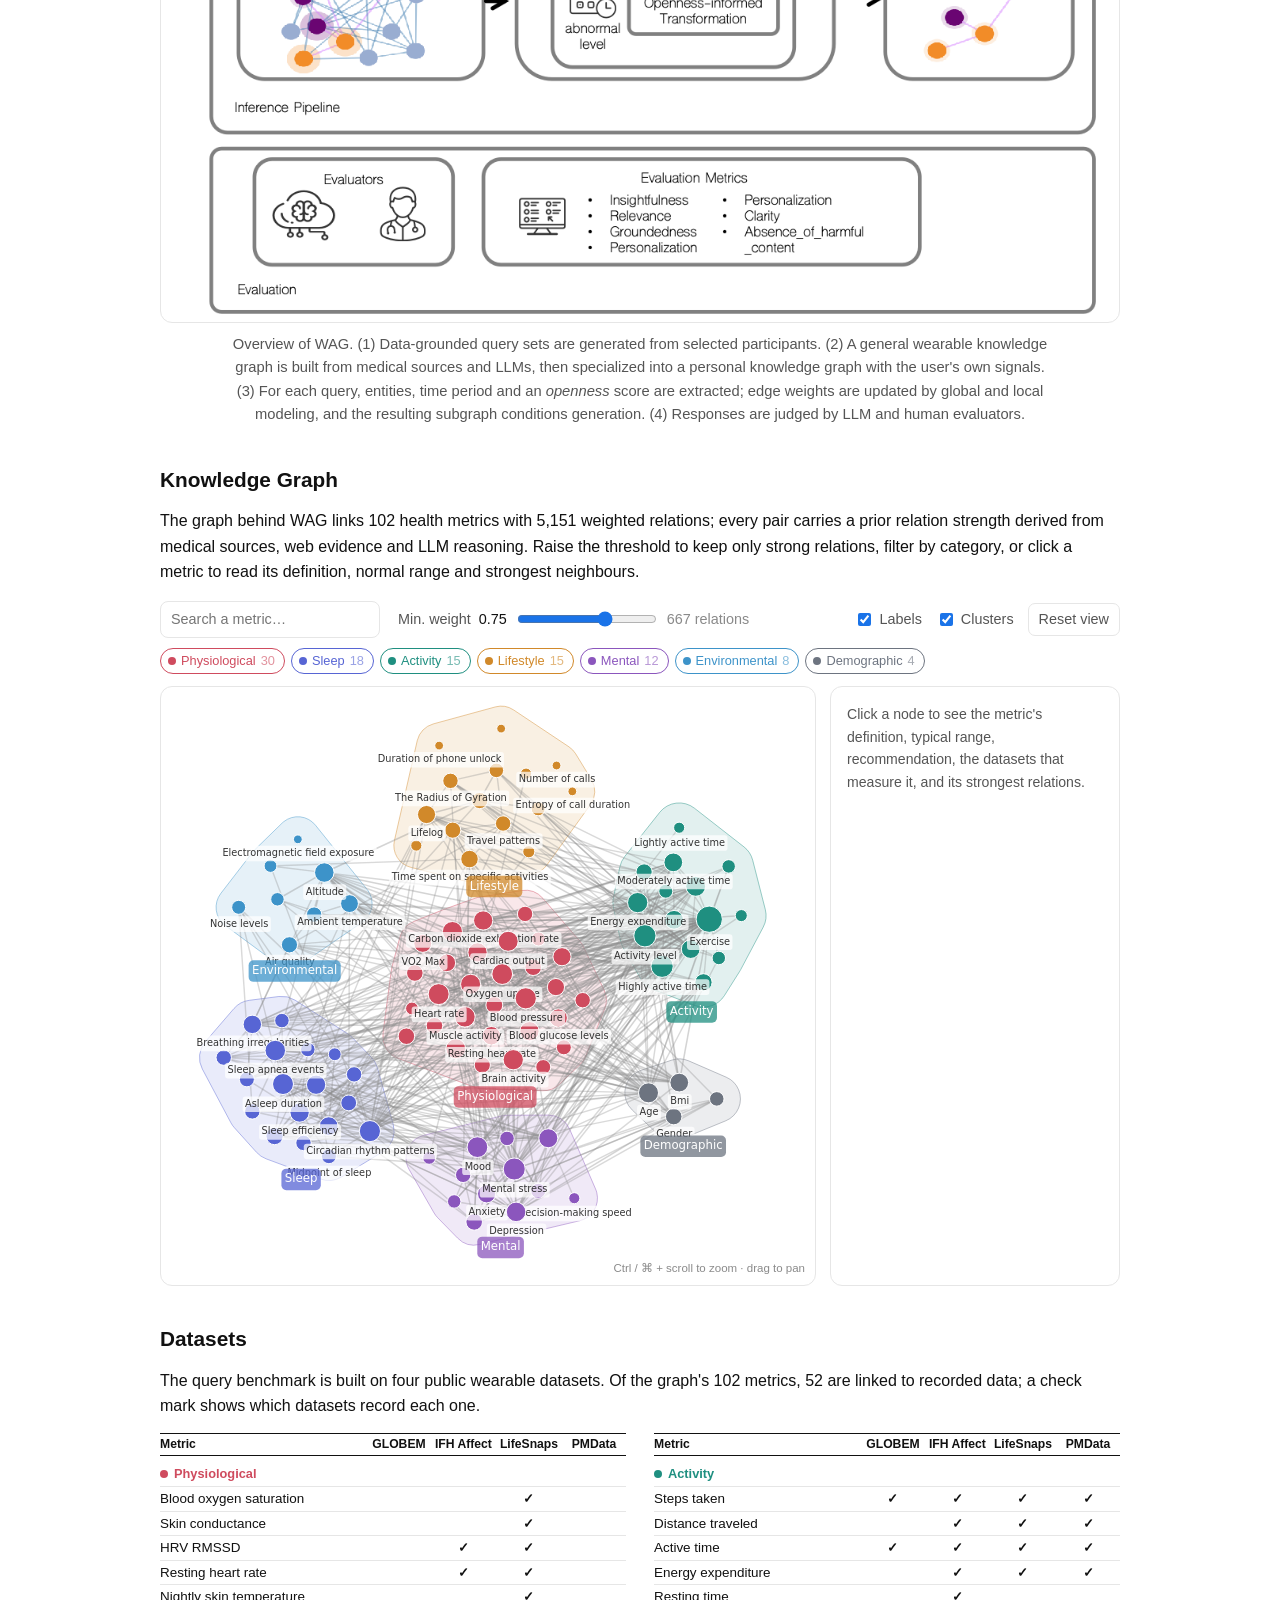
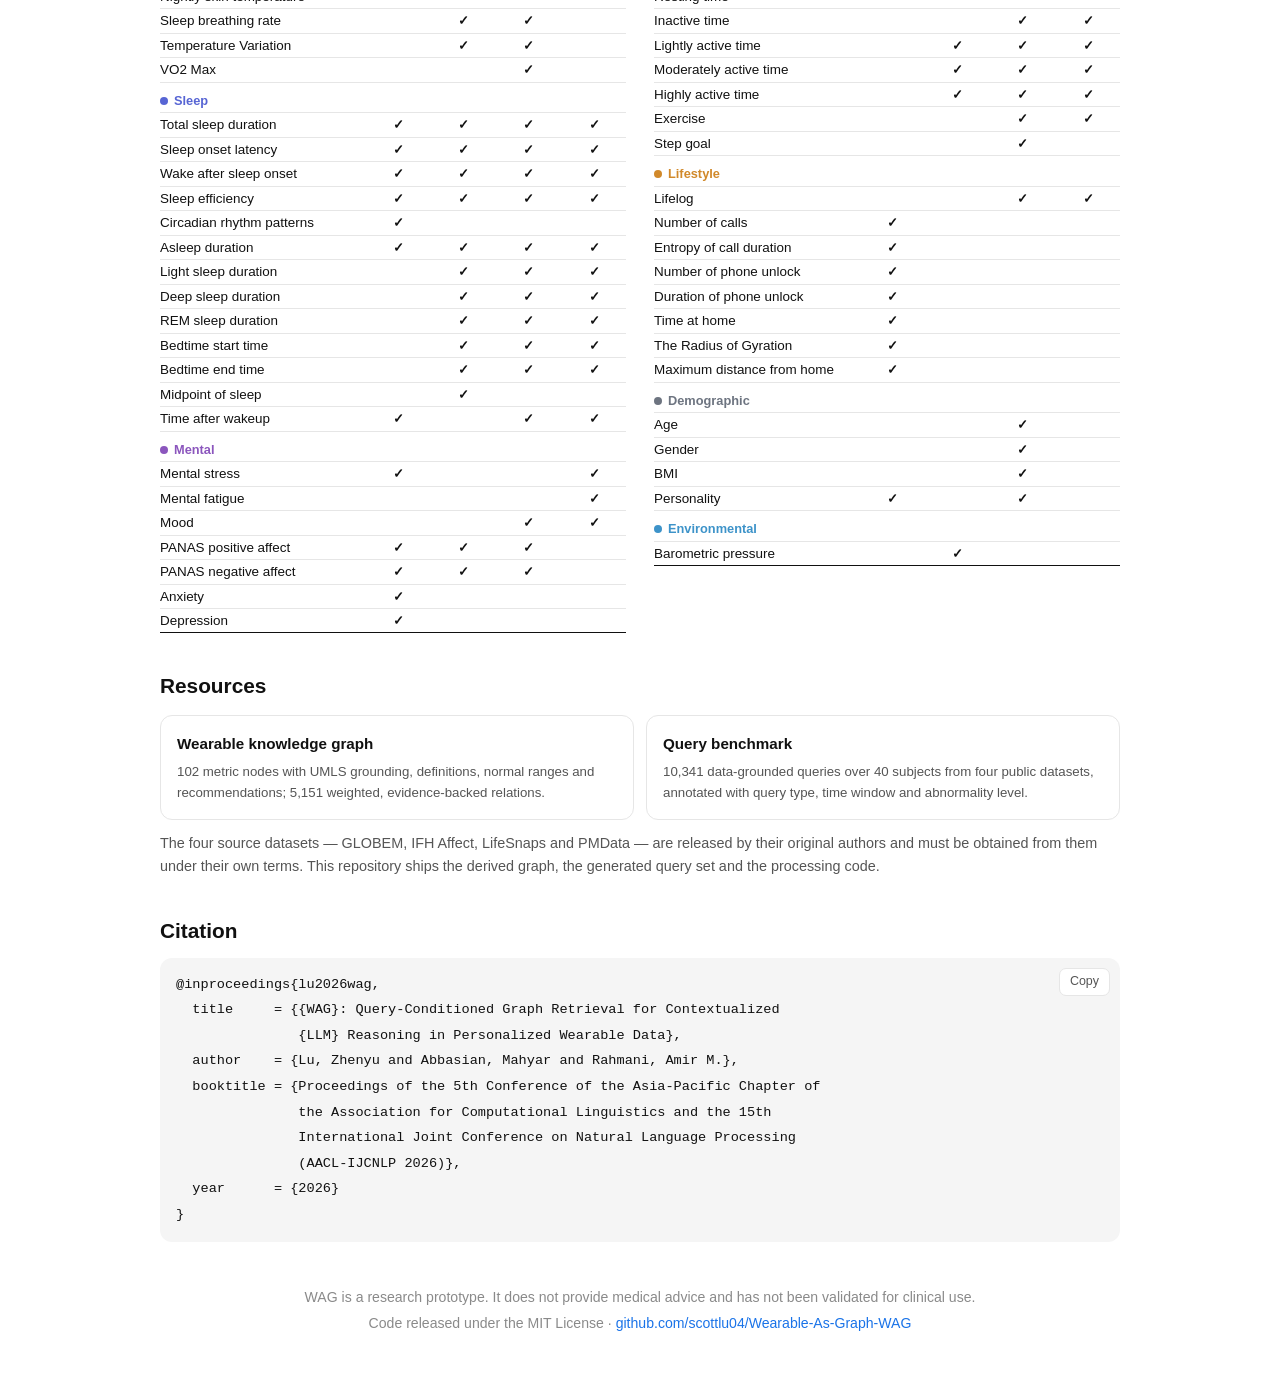
==== commit a382f774: "Add the WAG acronym to the title on the project page The paper title now reads "WAG: Query-Condition" ====
--- a/docs/index.html
+++ b/docs/index.html
@@ -6,7 +6,7 @@
 <title>WAG: Query-Conditioned Graph Retrieval for Contextualized LLM Reasoning in Personalized Wearable Data</title>
 <meta name="description" content="WAG (Wearable As Graph) builds a personalized wearable knowledge graph and retrieves a query-conditioned subgraph as context for LLM reasoning over longitudinal health data. AACL-IJCNLP 2026.">
 <meta property="og:title" content="WAG — Wearable As Graph">
-<meta property="og:description" content="Query-Conditioned Graph Retrieval for Contextualized LLM Reasoning in Personalized Wearable Data. AACL-IJCNLP 2026.">
+<meta property="og:description" content="WAG: Query-Conditioned Graph Retrieval for Contextualized LLM Reasoning in Personalized Wearable Data. AACL-IJCNLP 2026.">
 <meta property="og:type" content="website">
 <meta property="og:image" content="assets/framework.png">
 <link rel="icon" href="data:image/svg+xml,<svg xmlns='http://www.w3.org/2000/svg' viewBox='0 0 32 32'><circle cx='8' cy='9' r='4' fill='%23d1495b'/><circle cx='24' cy='13' r='3' fill='%232a9d8f'/><circle cx='14' cy='24' r='3.5' fill='%235b6cd8'/><g stroke='%23888' stroke-width='1.5'><line x1='8' y1='9' x2='24' y2='13'/><line x1='8' y1='9' x2='14' y2='24'/><line x1='24' y1='13' x2='14' y2='24'/></g></svg>">
@@ -16,7 +16,7 @@
 <div class="container">
 
 <header class="hero">
-  <h1>Query-Conditioned Graph Retrieval for Contextualized LLM Reasoning in Personalized Wearable Data</h1>
+  <h1>WAG: Query-Conditioned Graph Retrieval for Contextualized LLM Reasoning in Personalized Wearable Data</h1>
   <p class="venue">AACL&ndash;IJCNLP 2026</p>
   <p class="authors">
     <a href="https://github.com/scottlu04">Zhenyu Lu</a><sup>1</sup>,&ensp;
@@ -1043,8 +1043,8 @@
   <div class="bibtex">
     <button class="copy" id="copy-bib">Copy</button>
 <pre><code>@inproceedings{lu2026wag,
-  title     = {Query-Conditioned Graph Retrieval for Contextualized {LLM}
-               Reasoning in Personalized Wearable Data},
+  title     = {{WAG}: Query-Conditioned Graph Retrieval for Contextualized
+               {LLM} Reasoning in Personalized Wearable Data},
   author    = {Lu, Zhenyu and Abbasian, Mahyar and Rahmani, Amir M.},
   booktitle = {Proceedings of the 5th Conference of the Asia-Pacific Chapter of
                the Association for Computational Linguistics and the 15th
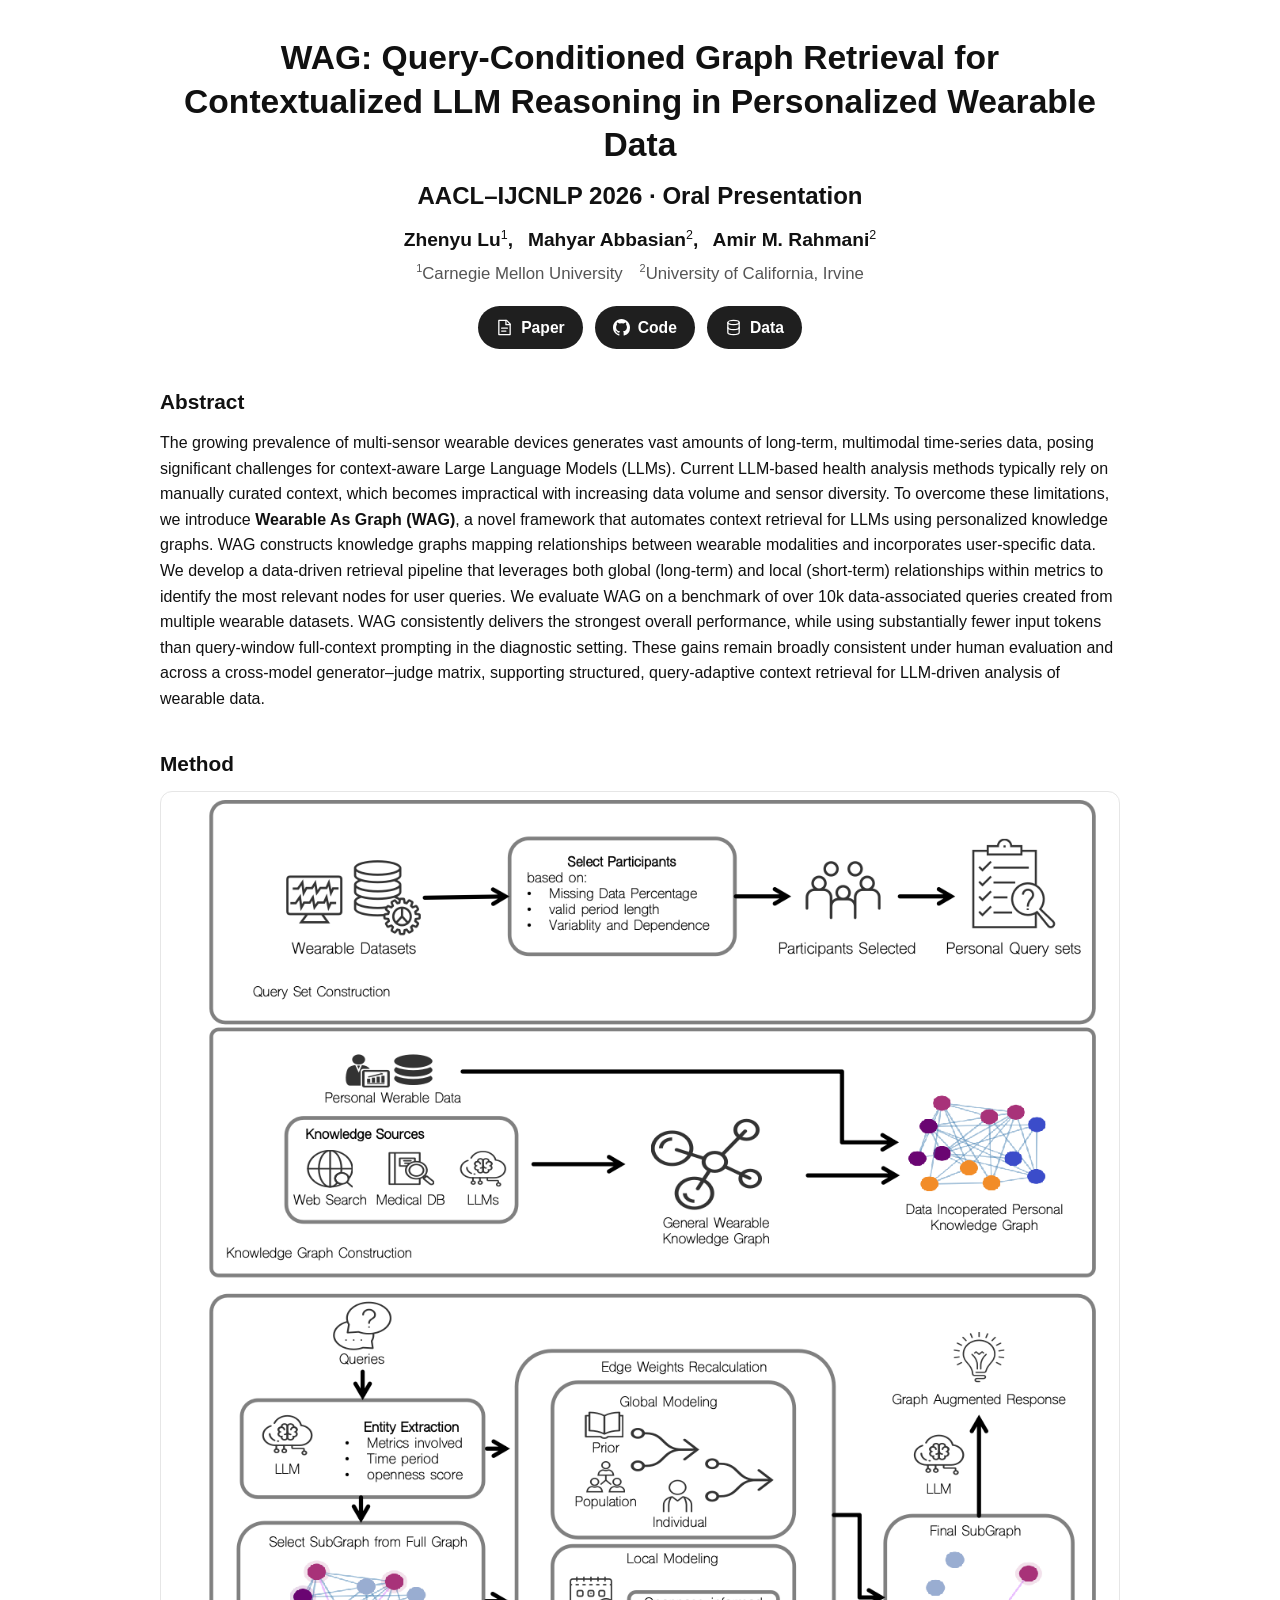
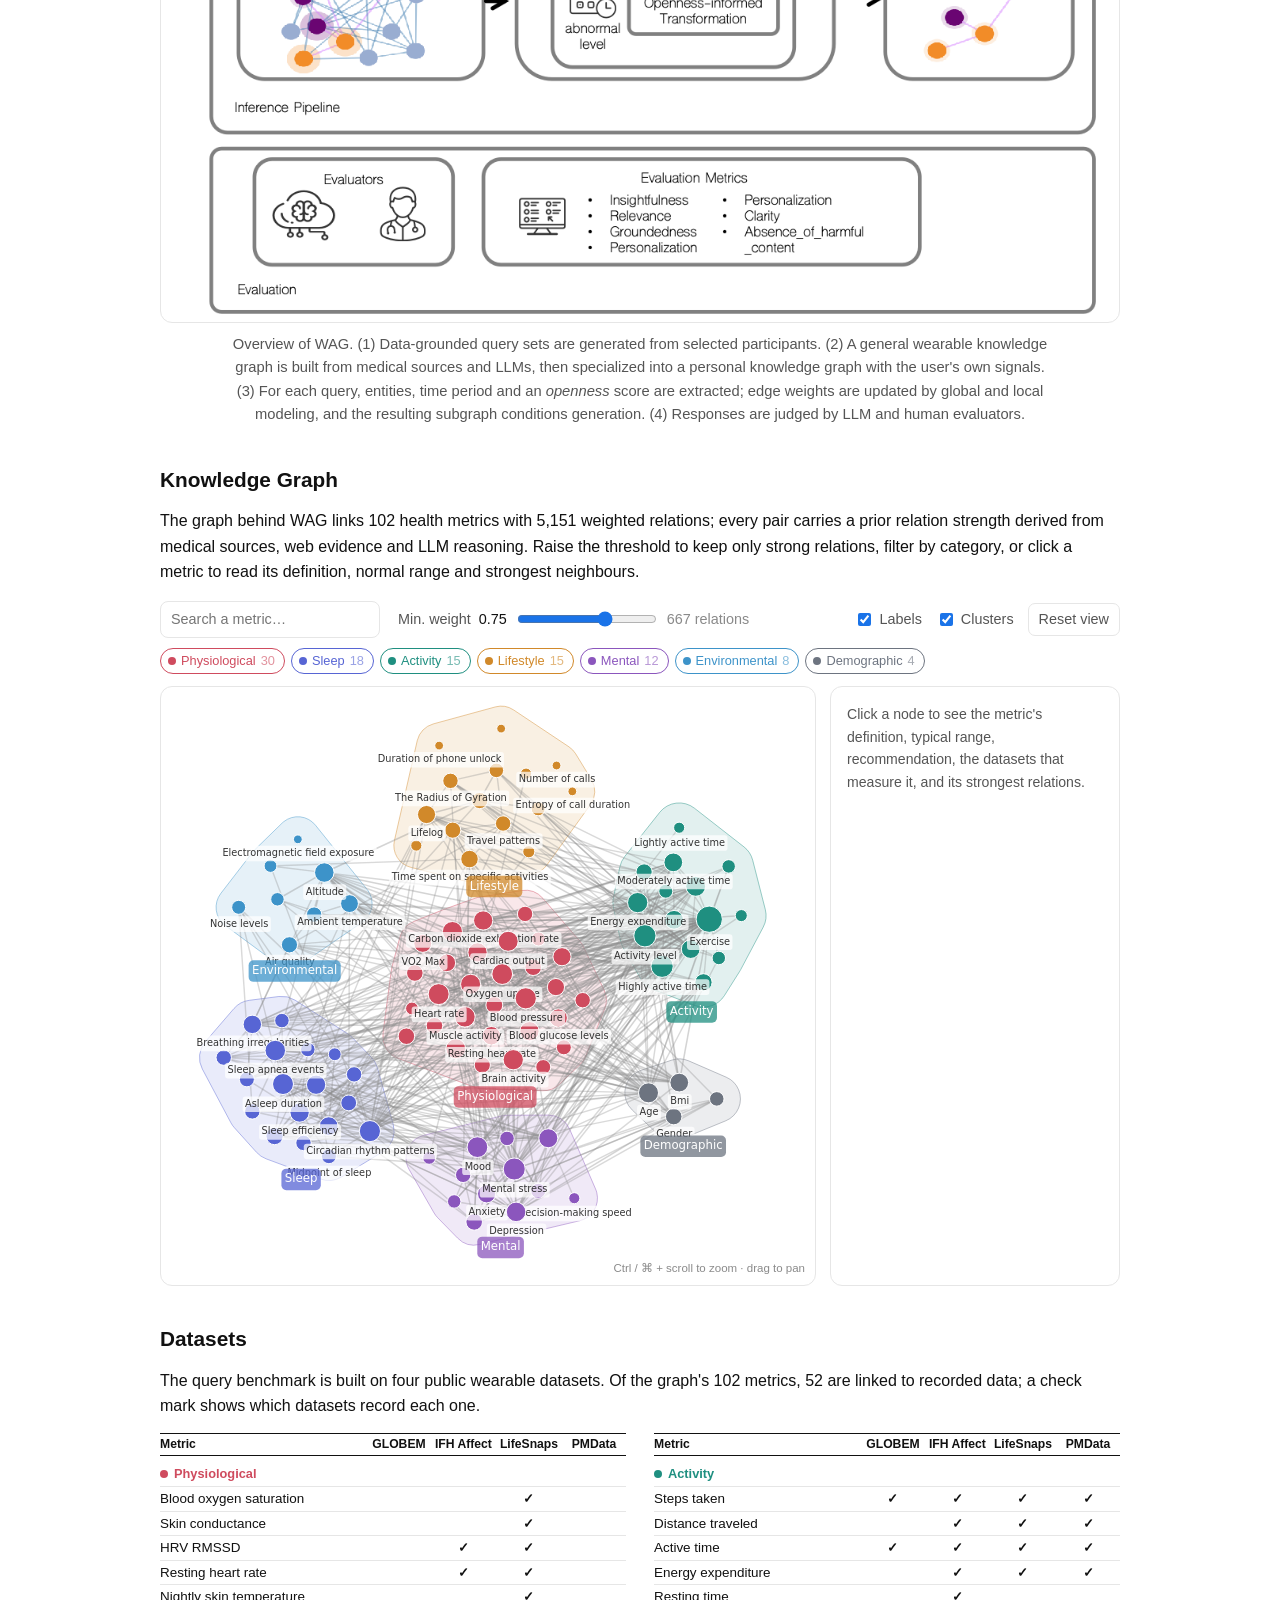
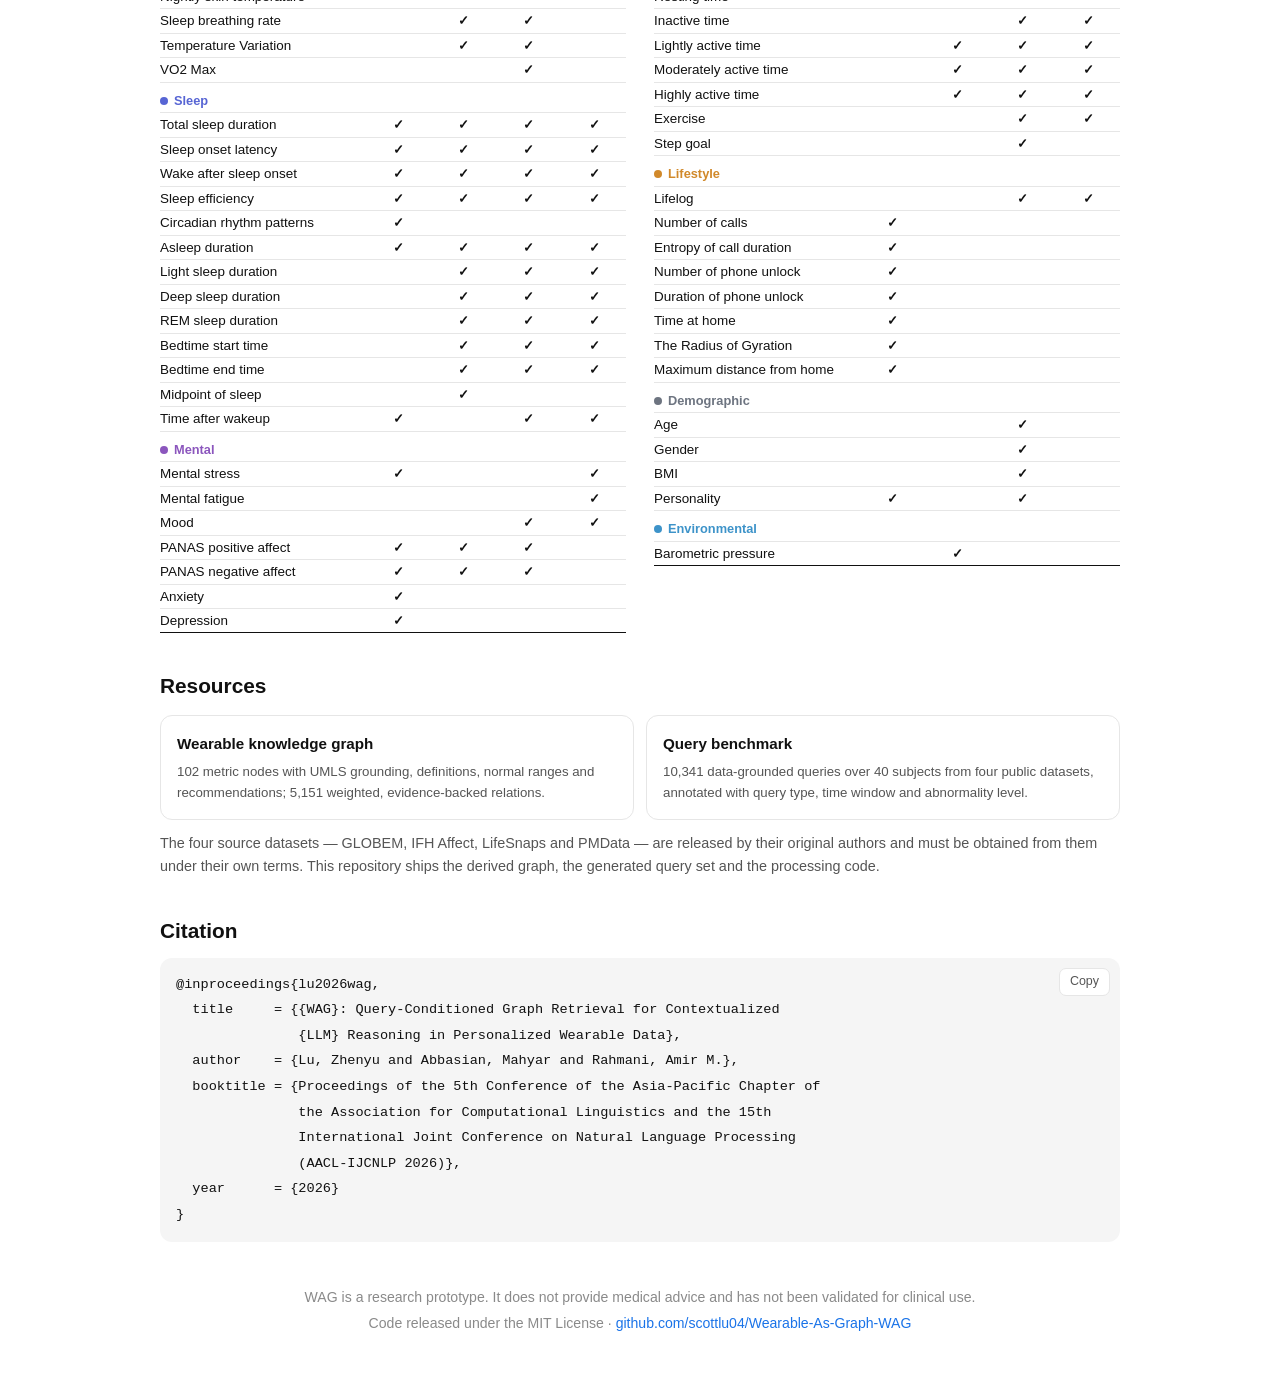
==== commit 8296be53: "docs: link WAG paper and mark AACL oral presentation" ====
--- a/docs/index.html
+++ b/docs/index.html
@@ -4,9 +4,9 @@
 <meta charset="utf-8">
 <meta name="viewport" content="width=device-width, initial-scale=1">
 <title>WAG: Query-Conditioned Graph Retrieval for Contextualized LLM Reasoning in Personalized Wearable Data</title>
-<meta name="description" content="WAG (Wearable As Graph) builds a personalized wearable knowledge graph and retrieves a query-conditioned subgraph as context for LLM reasoning over longitudinal health data. AACL-IJCNLP 2026.">
+<meta name="description" content="WAG (Wearable As Graph) builds a personalized wearable knowledge graph and retrieves a query-conditioned subgraph as context for LLM reasoning over longitudinal health data. AACL-IJCNLP 2026 · Oral Presentation.">
 <meta property="og:title" content="WAG — Wearable As Graph">
-<meta property="og:description" content="WAG: Query-Conditioned Graph Retrieval for Contextualized LLM Reasoning in Personalized Wearable Data. AACL-IJCNLP 2026.">
+<meta property="og:description" content="WAG: Query-Conditioned Graph Retrieval for Contextualized LLM Reasoning in Personalized Wearable Data. AACL-IJCNLP 2026 · Oral Presentation.">
 <meta property="og:type" content="website">
 <meta property="og:image" content="assets/framework.png">
 <link rel="icon" href="data:image/svg+xml,<svg xmlns='http://www.w3.org/2000/svg' viewBox='0 0 32 32'><circle cx='8' cy='9' r='4' fill='%23d1495b'/><circle cx='24' cy='13' r='3' fill='%232a9d8f'/><circle cx='14' cy='24' r='3.5' fill='%235b6cd8'/><g stroke='%23888' stroke-width='1.5'><line x1='8' y1='9' x2='24' y2='13'/><line x1='8' y1='9' x2='14' y2='24'/><line x1='24' y1='13' x2='14' y2='24'/></g></svg>">
@@ -17,7 +17,7 @@
 
 <header class="hero">
   <h1>WAG: Query-Conditioned Graph Retrieval for Contextualized LLM Reasoning in Personalized Wearable Data</h1>
-  <p class="venue">AACL&ndash;IJCNLP 2026</p>
+  <p class="venue">AACL&ndash;IJCNLP 2026 &middot; Oral Presentation</p>
   <p class="authors">
     <a href="https://github.com/scottlu04">Zhenyu Lu</a><sup>1</sup>,&ensp;
     <span>Mahyar Abbasian</span><sup>2</sup>,&ensp;
@@ -26,11 +26,10 @@
   <p class="affil"><sup>1</sup>Carnegie Mellon University&emsp;<sup>2</sup>University of California, Irvine</p>
 
   <nav class="linkrow" aria-label="Project links">
-    <!-- Turn this span into <a class="pill" href="…"> once the arXiv / ACL Anthology link exists. -->
-    <span class="pill disabled" title="Link coming soon">
+    <a class="pill" href="https://arxiv.org/abs/2605.18763">
       <svg viewBox="0 0 24 24" aria-hidden="true"><path d="M6 2h9l5 5v15H4V2z"/><path d="M14 2v6h6M8 13h8M8 17h6"/></svg>
-      Paper (soon)
-    </span>
+      Paper
+    </a>
     <a class="pill" href="https://github.com/scottlu04/Wearable-As-Graph-WAG">
       <svg viewBox="0 0 16 16" aria-hidden="true" class="solid"><path d="M8 0C3.58 0 0 3.58 0 8c0 3.54 2.29 6.53 5.47 7.59.4.07.55-.17.55-.38v-1.34c-2.23.48-2.7-1.07-2.7-1.07-.36-.92-.89-1.17-.89-1.17-.73-.5.06-.49.06-.49.8.06 1.23.83 1.23.83.72 1.22 1.87.87 2.33.66.07-.52.28-.87.51-1.07-1.78-.2-3.64-.89-3.64-3.95 0-.87.31-1.59.82-2.15-.08-.2-.36-1.02.08-2.12 0 0 .67-.21 2.2.82a7.6 7.6 0 0 1 4 0c1.53-1.04 2.2-.82 2.2-.82.44 1.1.16 1.92.08 2.12.51.56.82 1.27.82 2.15 0 3.07-1.87 3.75-3.65 3.95.29.25.54.73.54 1.48v2.2c0 .21.15.46.55.38A8 8 0 0 0 16 8c0-4.42-3.58-8-8-8Z"/></svg>
       Code
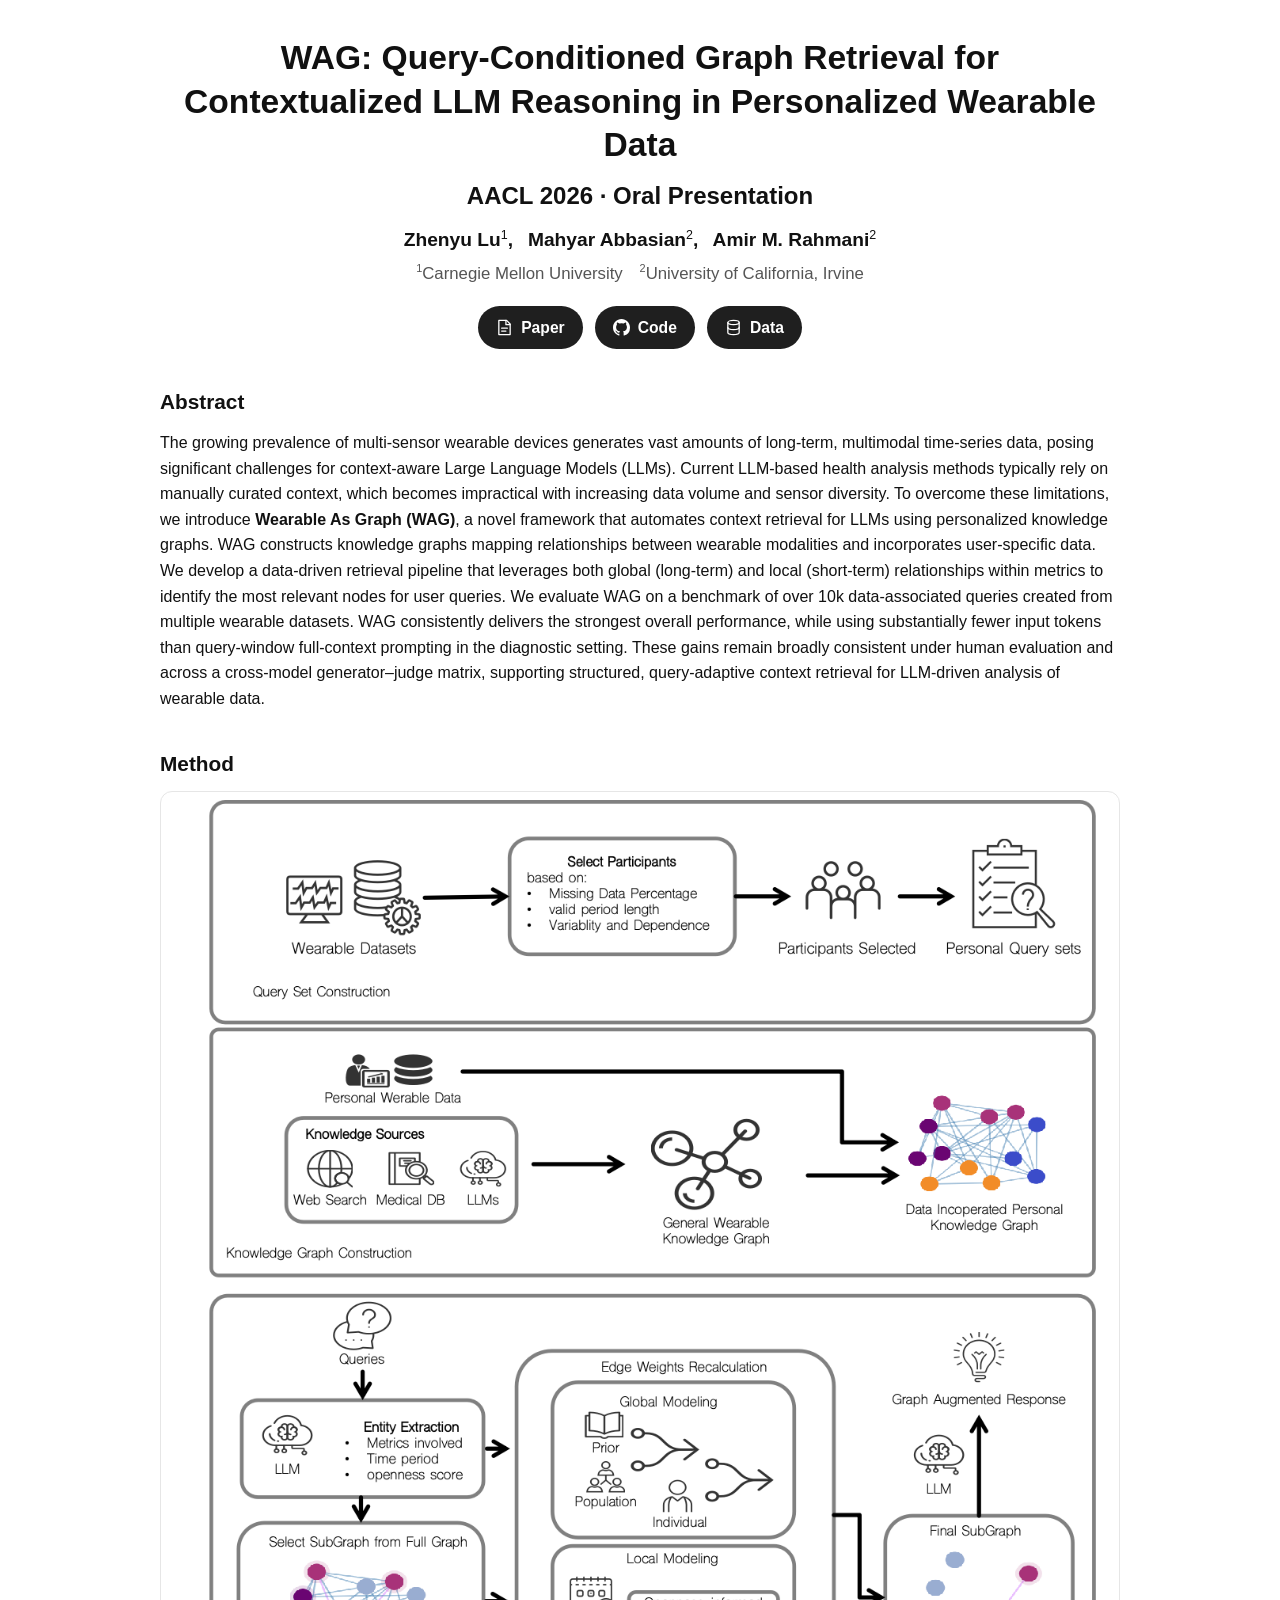
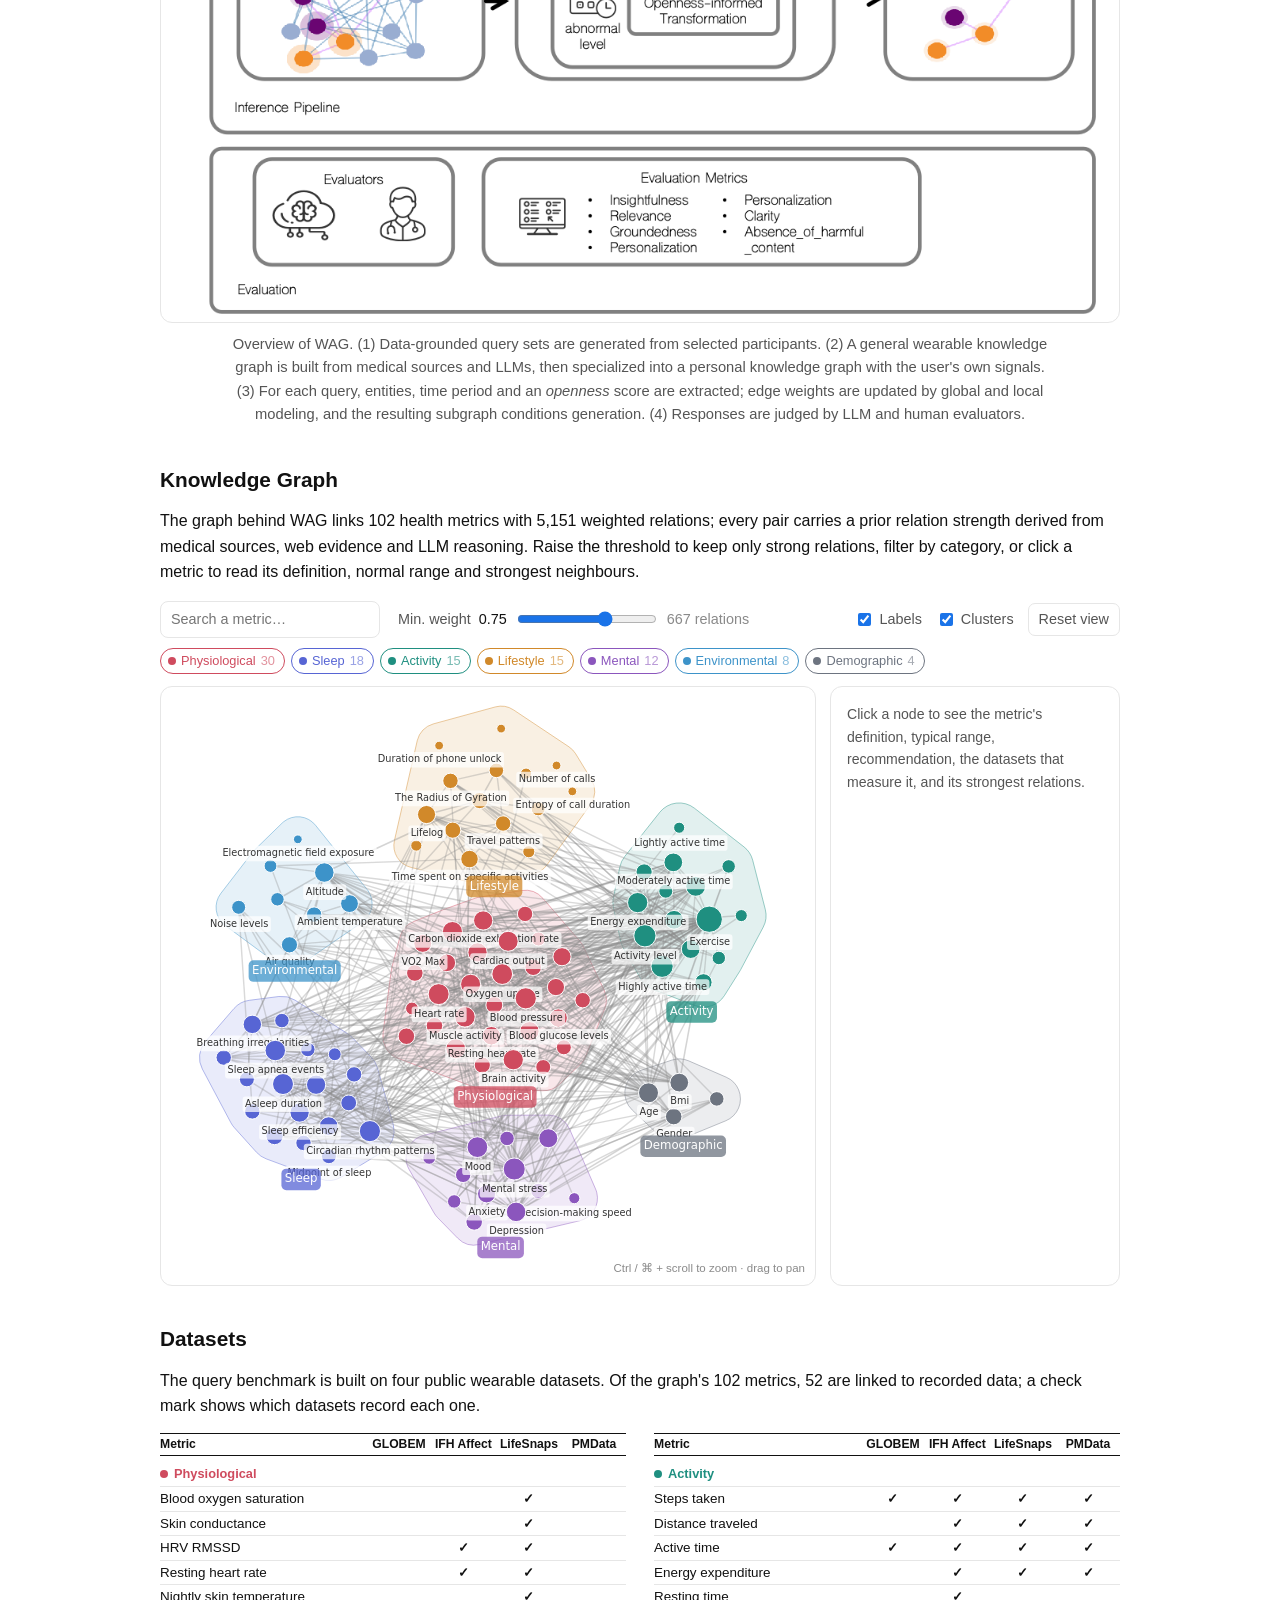
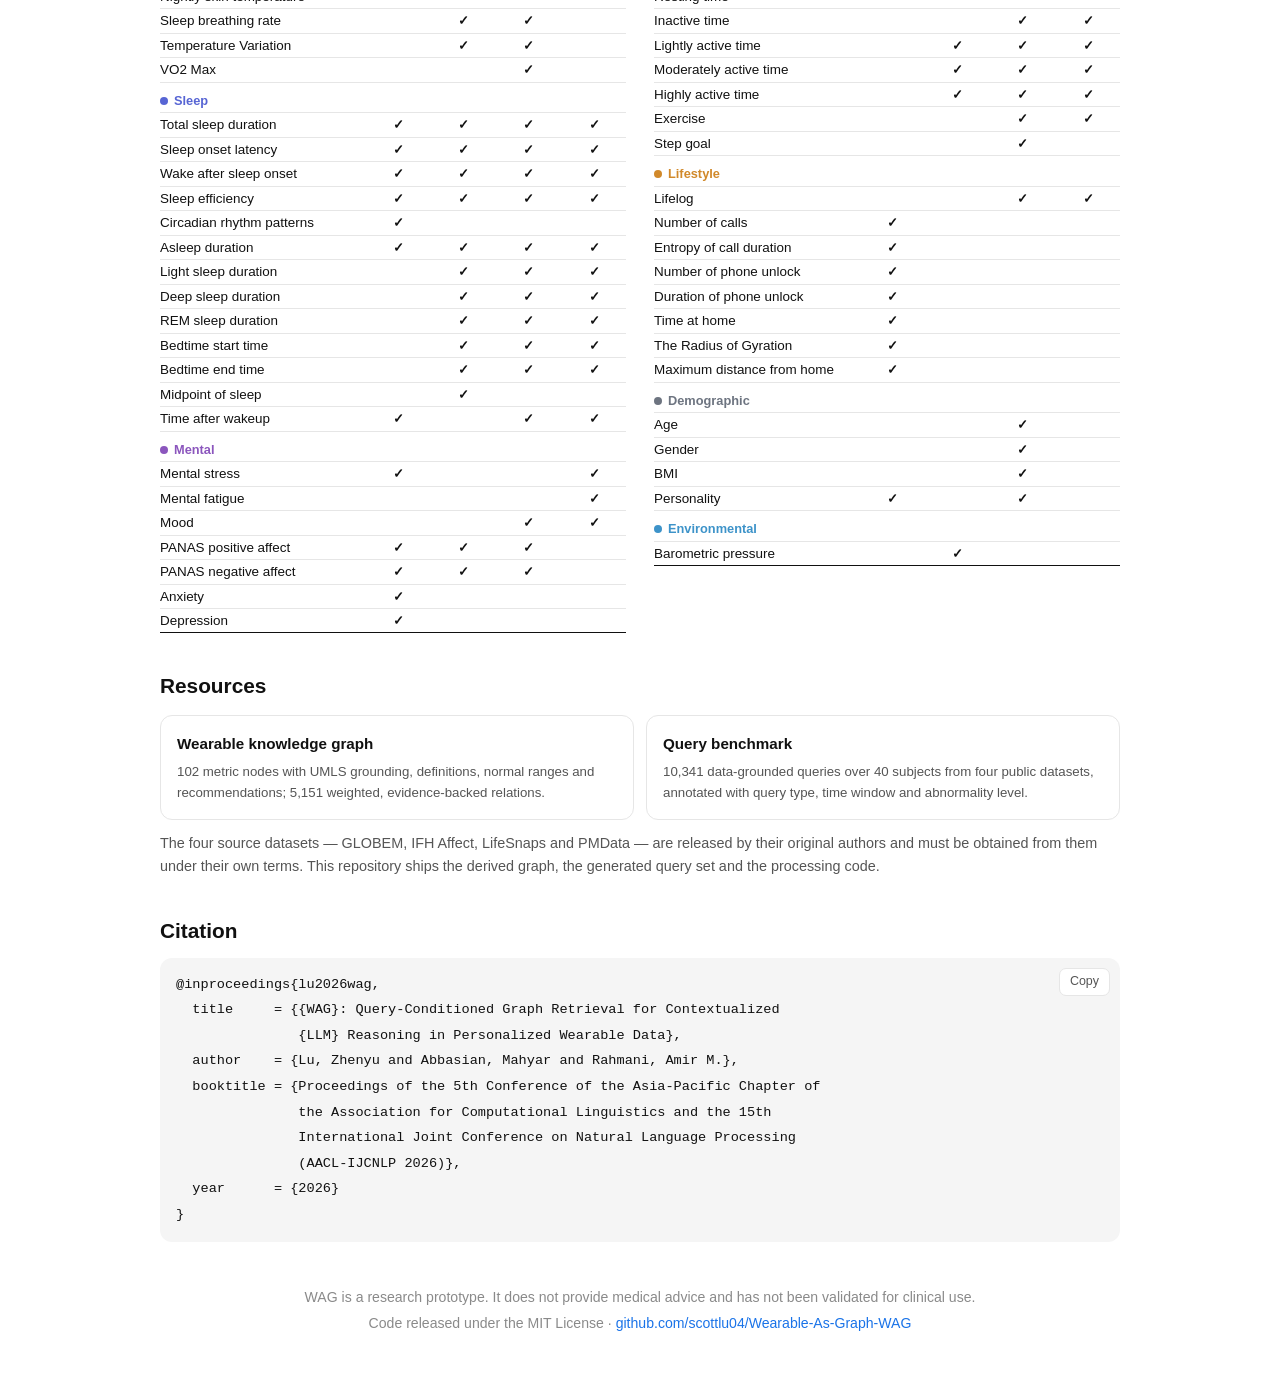
==== commit edf478fc: "docs: simplify conference label to AACL oral" ====
--- a/docs/index.html
+++ b/docs/index.html
@@ -4,9 +4,9 @@
 <meta charset="utf-8">
 <meta name="viewport" content="width=device-width, initial-scale=1">
 <title>WAG: Query-Conditioned Graph Retrieval for Contextualized LLM Reasoning in Personalized Wearable Data</title>
-<meta name="description" content="WAG (Wearable As Graph) builds a personalized wearable knowledge graph and retrieves a query-conditioned subgraph as context for LLM reasoning over longitudinal health data. AACL-IJCNLP 2026 · Oral Presentation.">
+<meta name="description" content="WAG (Wearable As Graph) builds a personalized wearable knowledge graph and retrieves a query-conditioned subgraph as context for LLM reasoning over longitudinal health data. AACL 2026 · Oral Presentation.">
 <meta property="og:title" content="WAG — Wearable As Graph">
-<meta property="og:description" content="WAG: Query-Conditioned Graph Retrieval for Contextualized LLM Reasoning in Personalized Wearable Data. AACL-IJCNLP 2026 · Oral Presentation.">
+<meta property="og:description" content="WAG: Query-Conditioned Graph Retrieval for Contextualized LLM Reasoning in Personalized Wearable Data. AACL 2026 · Oral Presentation.">
 <meta property="og:type" content="website">
 <meta property="og:image" content="assets/framework.png">
 <link rel="icon" href="data:image/svg+xml,<svg xmlns='http://www.w3.org/2000/svg' viewBox='0 0 32 32'><circle cx='8' cy='9' r='4' fill='%23d1495b'/><circle cx='24' cy='13' r='3' fill='%232a9d8f'/><circle cx='14' cy='24' r='3.5' fill='%235b6cd8'/><g stroke='%23888' stroke-width='1.5'><line x1='8' y1='9' x2='24' y2='13'/><line x1='8' y1='9' x2='14' y2='24'/><line x1='24' y1='13' x2='14' y2='24'/></g></svg>">
@@ -17,7 +17,7 @@
 
 <header class="hero">
   <h1>WAG: Query-Conditioned Graph Retrieval for Contextualized LLM Reasoning in Personalized Wearable Data</h1>
-  <p class="venue">AACL&ndash;IJCNLP 2026 &middot; Oral Presentation</p>
+  <p class="venue">AACL 2026 &middot; Oral Presentation</p>
   <p class="authors">
     <a href="https://github.com/scottlu04">Zhenyu Lu</a><sup>1</sup>,&ensp;
     <span>Mahyar Abbasian</span><sup>2</sup>,&ensp;
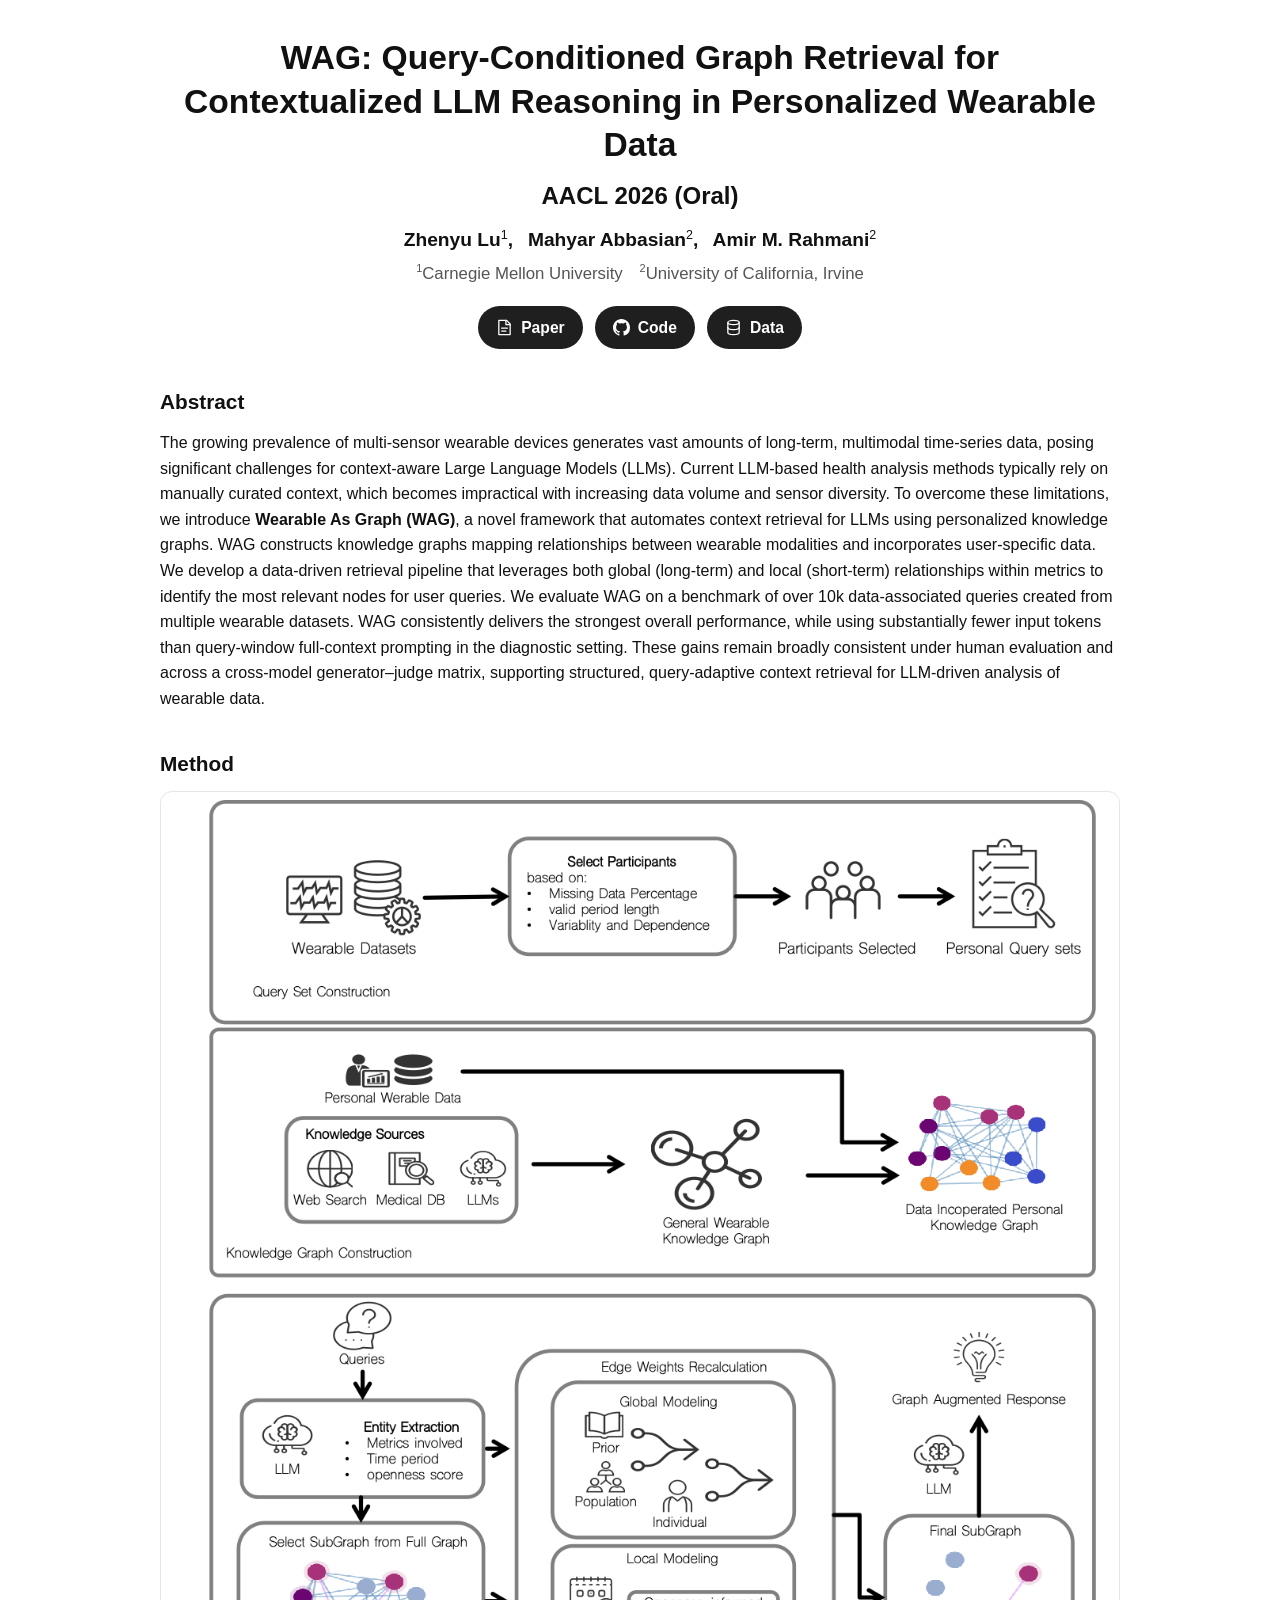
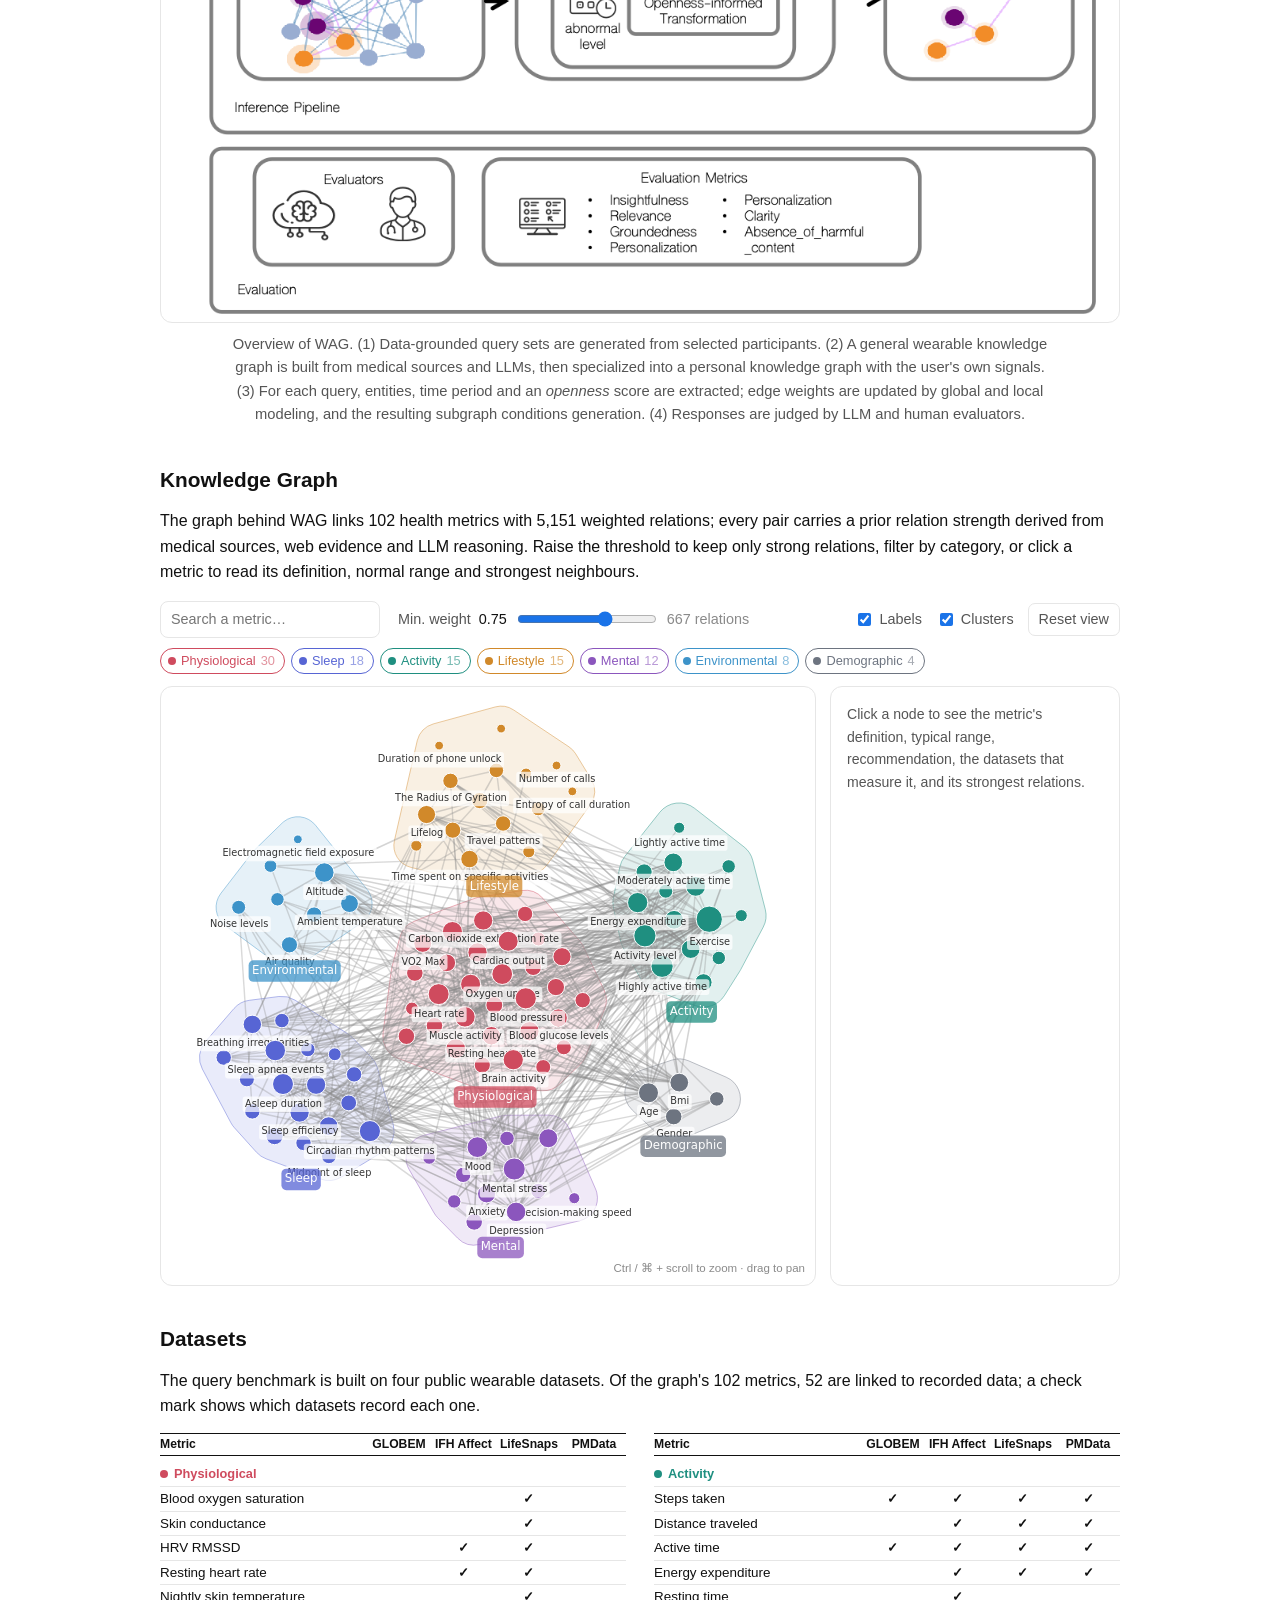
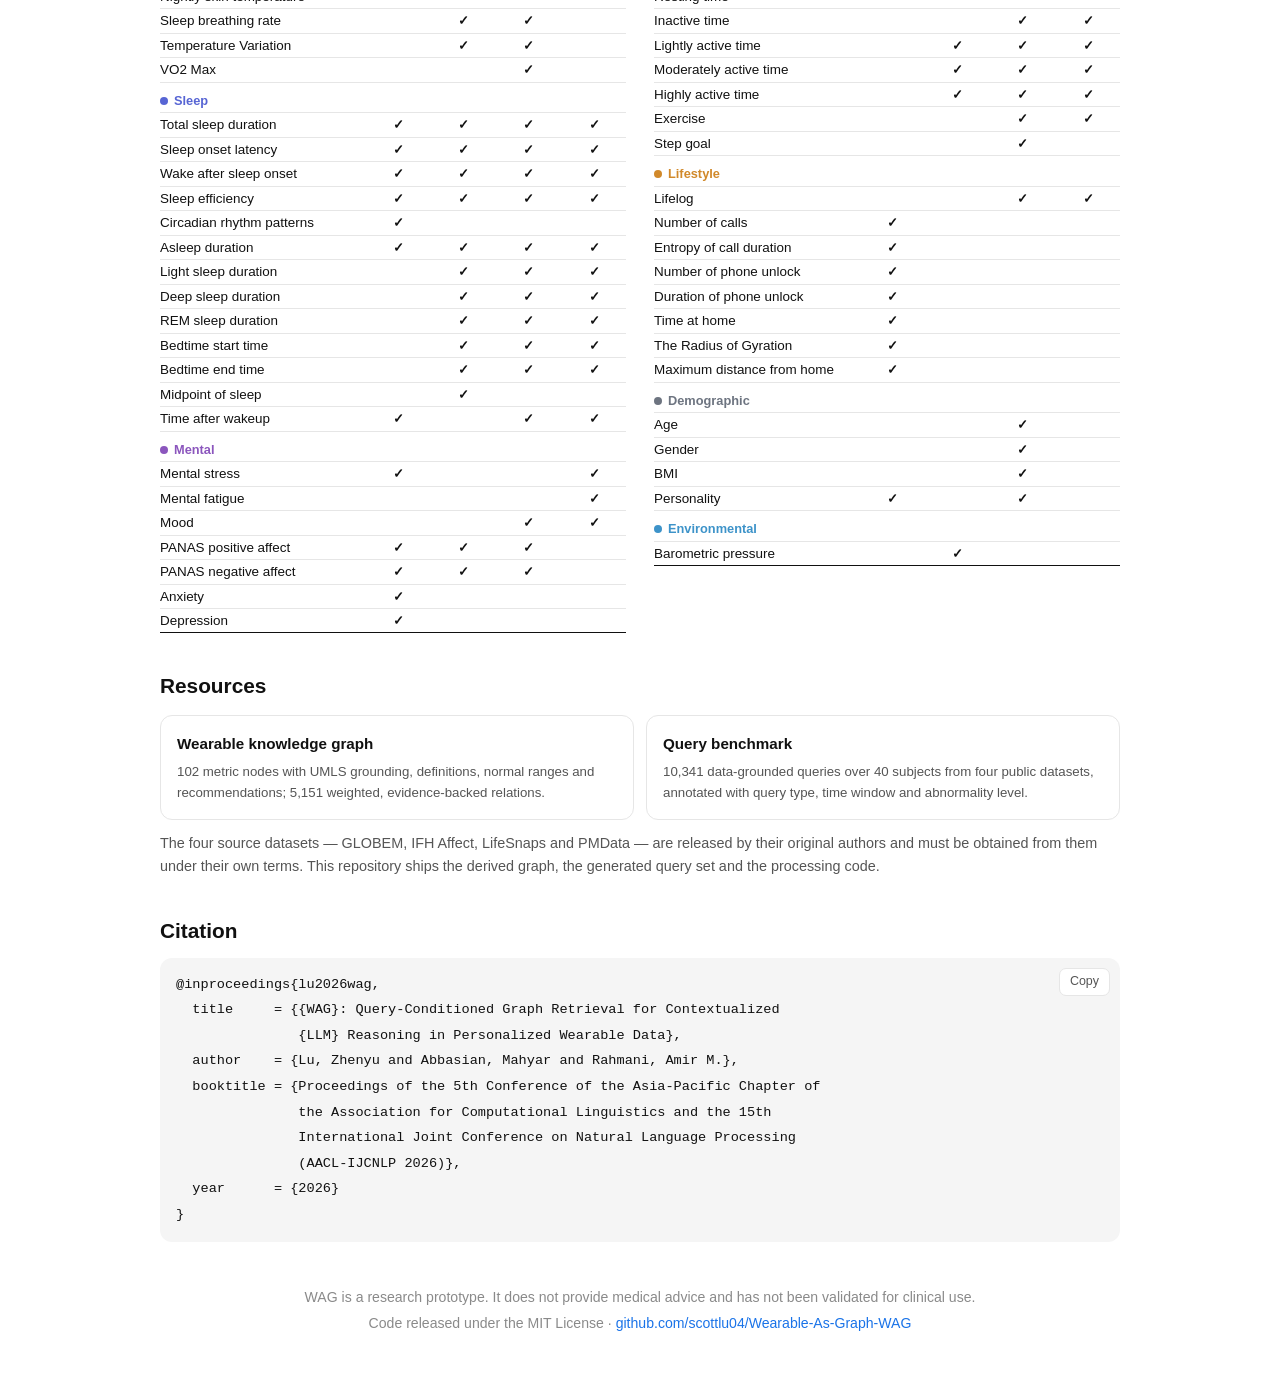
==== commit 865982d4: "docs: use concise AACL 2026 (Oral) label" ====
--- a/docs/index.html
+++ b/docs/index.html
@@ -4,9 +4,9 @@
 <meta charset="utf-8">
 <meta name="viewport" content="width=device-width, initial-scale=1">
 <title>WAG: Query-Conditioned Graph Retrieval for Contextualized LLM Reasoning in Personalized Wearable Data</title>
-<meta name="description" content="WAG (Wearable As Graph) builds a personalized wearable knowledge graph and retrieves a query-conditioned subgraph as context for LLM reasoning over longitudinal health data. AACL 2026 · Oral Presentation.">
+<meta name="description" content="WAG (Wearable As Graph) builds a personalized wearable knowledge graph and retrieves a query-conditioned subgraph as context for LLM reasoning over longitudinal health data. AACL 2026 (Oral).">
 <meta property="og:title" content="WAG — Wearable As Graph">
-<meta property="og:description" content="WAG: Query-Conditioned Graph Retrieval for Contextualized LLM Reasoning in Personalized Wearable Data. AACL 2026 · Oral Presentation.">
+<meta property="og:description" content="WAG: Query-Conditioned Graph Retrieval for Contextualized LLM Reasoning in Personalized Wearable Data. AACL 2026 (Oral).">
 <meta property="og:type" content="website">
 <meta property="og:image" content="assets/framework.png">
 <link rel="icon" href="data:image/svg+xml,<svg xmlns='http://www.w3.org/2000/svg' viewBox='0 0 32 32'><circle cx='8' cy='9' r='4' fill='%23d1495b'/><circle cx='24' cy='13' r='3' fill='%232a9d8f'/><circle cx='14' cy='24' r='3.5' fill='%235b6cd8'/><g stroke='%23888' stroke-width='1.5'><line x1='8' y1='9' x2='24' y2='13'/><line x1='8' y1='9' x2='14' y2='24'/><line x1='24' y1='13' x2='14' y2='24'/></g></svg>">
@@ -17,7 +17,7 @@
 
 <header class="hero">
   <h1>WAG: Query-Conditioned Graph Retrieval for Contextualized LLM Reasoning in Personalized Wearable Data</h1>
-  <p class="venue">AACL 2026 &middot; Oral Presentation</p>
+  <p class="venue">AACL 2026 (Oral)</p>
   <p class="authors">
     <a href="https://github.com/scottlu04">Zhenyu Lu</a><sup>1</sup>,&ensp;
     <span>Mahyar Abbasian</span><sup>2</sup>,&ensp;
